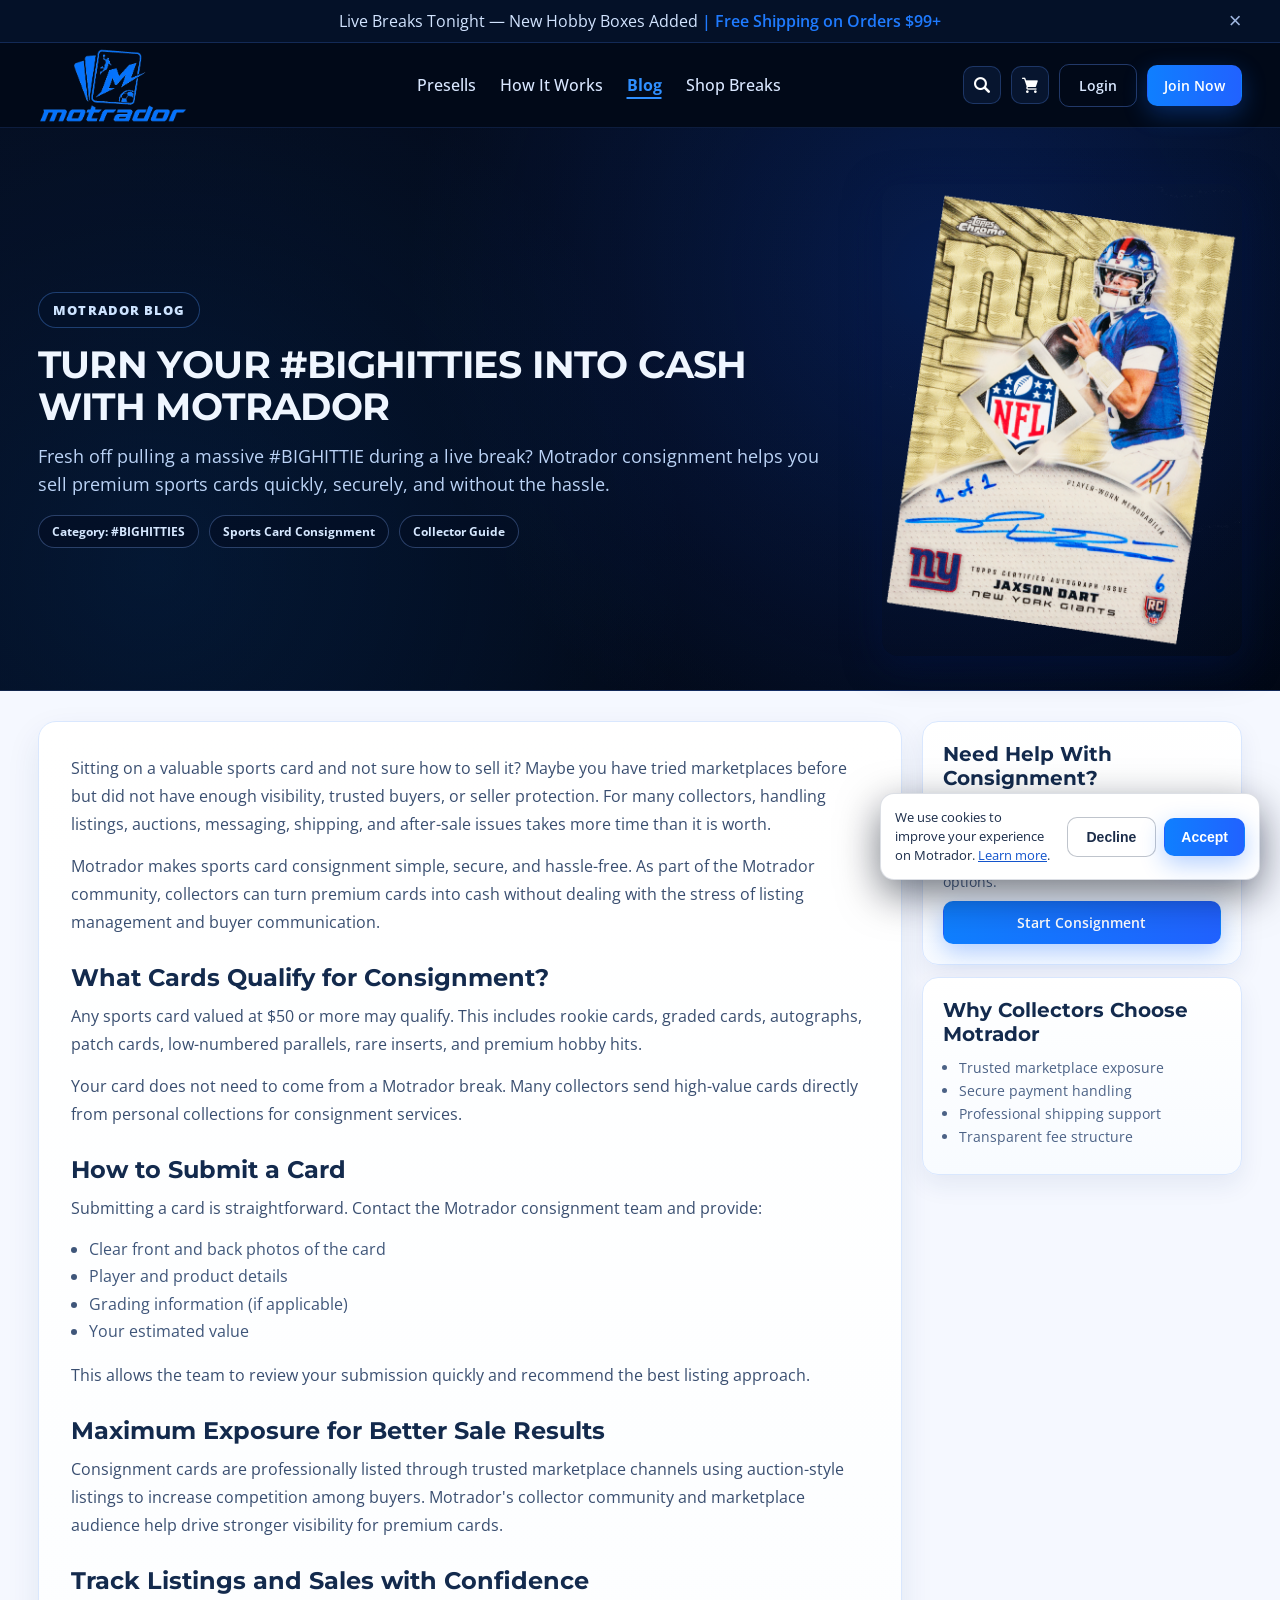
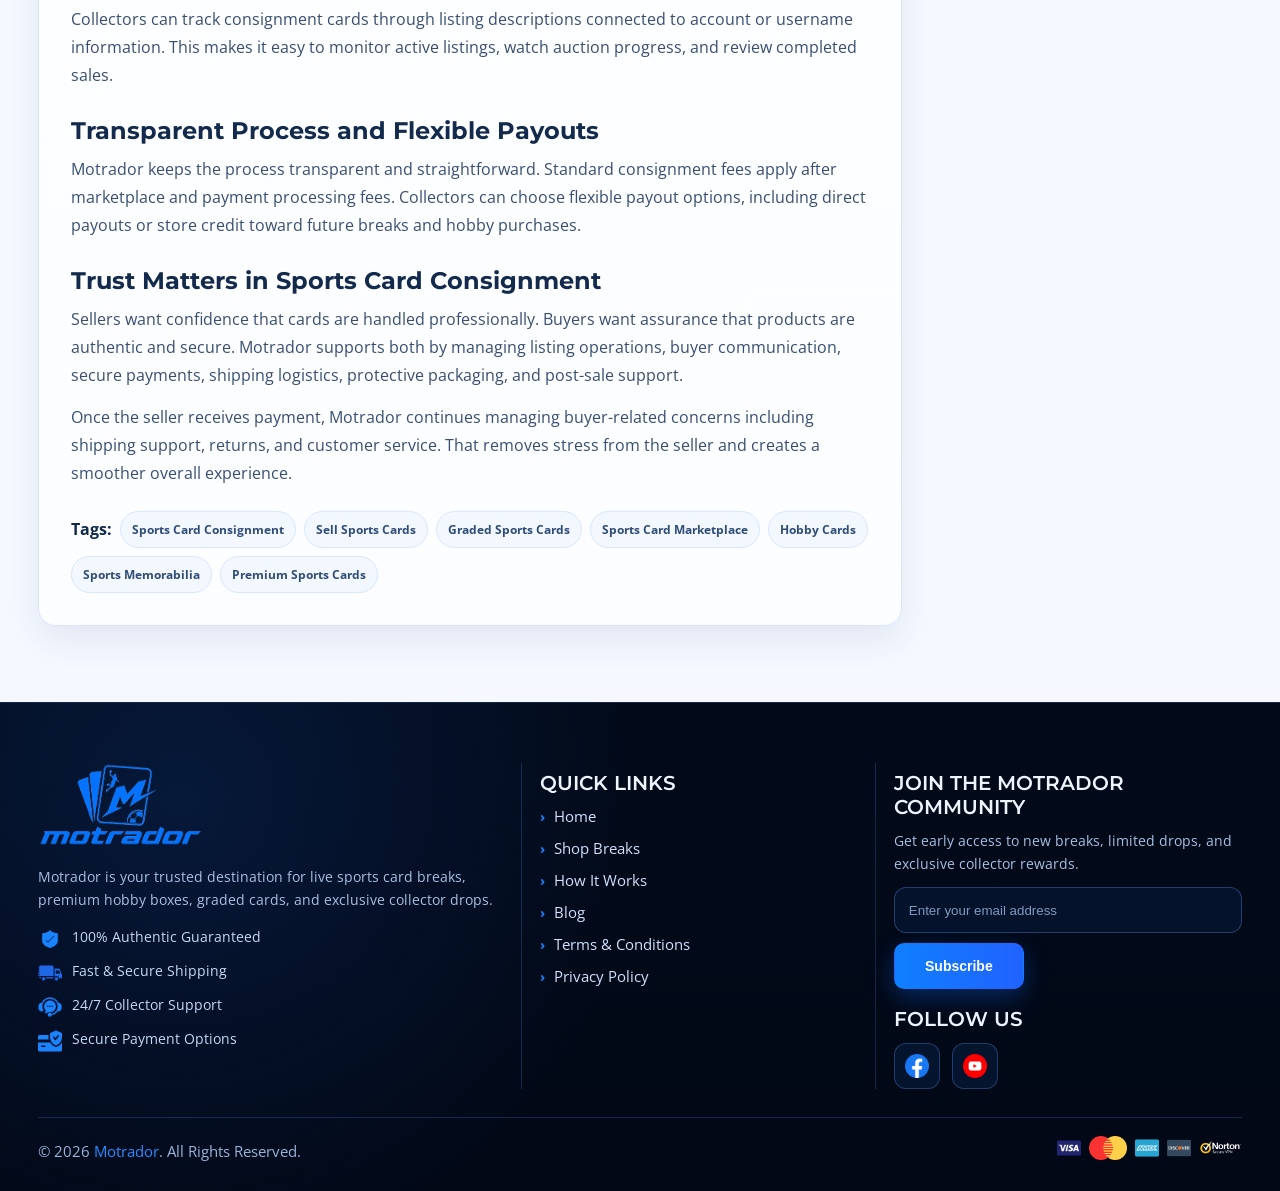
==== blog1.html @ dfcf74f1 "3rd commit" ====
<!DOCTYPE html>
<html lang="en">

<head>
    <meta charset="UTF-8">
    <meta name="viewport" content="width=device-width, initial-scale=1.0">
    <link rel="stylesheet" href="https://unpkg.com/aos@2.3.1/dist/aos.css">
    <link rel="preconnect" href="https://fonts.googleapis.com">
    <link rel="preconnect" href="https://fonts.gstatic.com" crossorigin>
    <link href="https://fonts.googleapis.com/css2?family=Montserrat:ital,wght@0,100..900;1,100..900&display=swap"
        rel="stylesheet">
    <link rel="preconnect" href="https://fonts.googleapis.com">
    <link rel="preconnect" href="https://fonts.gstatic.com" crossorigin>
    <link href="https://fonts.googleapis.com/css2?family=Open+Sans:ital,wght@0,300..800;1,300..800&display=swap"
        rel="stylesheet">
    <link rel="stylesheet" href="./assets/css/styles.css">
    <link rel="stylesheet" href="./assets/css/responsive.css">
    <link rel="shortcut icon" href="./assets/images/favicon.ico" type="image/x-icon">
    <title>TURN YOUR #BIGHITTIES INTO CASH WITH MOTRADOR</title>
</head>

<body>
    <div class="topbar">
        <div class="container topbar-inner">
            <p>
                Live Breaks Tonight — New Hobby Boxes Added
                <span>| Free Shipping on Orders $99+</span>
            </p>
            <button class="topbar-close" aria-label="Close top announcement">&times;</button>
        </div>
    </div>

    <header class="site-header">
        <div class="container header-inner">
            <a class="brand" href="./index.html">
                <img src="./assets/images/logo.png" alt="Motrador logo">
            </a>

            <button class="menu-toggle" aria-label="Toggle menu" aria-expanded="false" aria-controls="headerMenu">
                <img src="./assets/images/menu.png" alt="Menu" class="menu-toggle-icon">
            </button>

            <div class="header-menu" id="headerMenu">
                <nav class="main-nav" id="mainNav">
                    <a href="./presells.html">Presells</a>
                    <a href="./how-it-works.html">How It Works</a>
                   
                    <a href="./blogs.html" class="active">Blog</a>
                    <a href="./shop-breaks.html">Shop Breaks</a>
                </nav>

                <div class="header-actions">
                    <button class="icon-btn header-search-trigger" aria-label="Open search" type="button">
                        <img src="./assets/images/magnifying-glass.png" alt="Search icon" class="search-btn-icon">
                    </button>
                    <button class="icon-btn cart" aria-label="Cart">
                        <img src="./assets/images/grocery-store.png" alt="Cart icon" class="search-btn-icon">
                    </button>
                    <a class="btn btn-outline" href="./login.html">Login</a>
                    <a class="btn btn-primary small" href="./join.html">Join Now</a>
                </div>
            </div>
        </div>
    </header>

    <div class="search-modal" id="searchModal" aria-hidden="true">
        <div class="search-modal-backdrop" data-search-modal-close></div>
        <div class="search-modal-dialog" role="dialog" aria-modal="true" aria-labelledby="searchModalTitle">
            <button class="search-modal-close" type="button" aria-label="Close search" data-search-modal-close>&times;</button>
            <p class="search-modal-kicker">Quick Search</p>
            <h2 id="searchModalTitle">Search Motrador</h2>
            <form class="search-modal-form" id="searchModalForm" role="search">
                <input type="search" id="searchModalInput" class="search-modal-input"
                    placeholder="Search pages, breaks, blogs..." autocomplete="off">
                <button type="submit" class="btn btn-primary">Search</button>
            </form>
            <p class="search-modal-helper">Try: "football", "shop", "blog", "login"</p>
            <div class="search-modal-results-wrap">
                <p class="search-modal-status" id="searchModalStatus">Start typing to see matching results.</p>
                <div class="search-modal-results" id="searchModalResults" aria-live="polite"></div>
            </div>
        </div>
    </div>

    <main class="blog-single-main">
        <section class="blog-single-hero">
            <div class="container">
                <div class="blog-single-hero-card" data-aos="fade-up">
                    <div class="blog-single-hero-text">
                        <p class="blog-single-kicker">Motrador Blog</p>
                        <h1>TURN YOUR #BIGHITTIES INTO CASH WITH MOTRADOR</h1>
                        <p class="blog-single-lead">
                            Fresh off pulling a massive #BIGHITTIE during a live break? Motrador consignment helps you
                            sell premium sports cards quickly, securely, and without the hassle.
                        </p>
                        <div class="blog-single-meta">
                            <span>Category: #BIGHITTIES</span>
                            <span>Sports Card Consignment</span>
                            <span>Collector Guide</span>
                        </div>
                    </div>
                    <div class="blog-single-hero-image">
                        <img src="./assets/images/prix-card-2.png" alt="Turn your #BIGHITTIES into cash with Motrador" loading="lazy">
                    </div>
                </div>
            </div>
        </section>

        <section class="blog-single-content-wrap">
            <div class="container">
                <div class="blog-single-layout">
                    <article class="blog-single-article" data-aos="fade-up" data-aos-delay="60">
                        <p>
                            Sitting on a valuable sports card and not sure how to sell it? Maybe you have tried
                            marketplaces before but did not have enough visibility, trusted buyers, or seller
                            protection. For many collectors, handling listings, auctions, messaging, shipping, and
                            after-sale issues takes more time than it is worth.
                        </p>
                        <p>
                            Motrador makes sports card consignment simple, secure, and hassle-free. As part of the
                            Motrador community, collectors can turn premium cards into cash without dealing with the
                            stress of listing management and buyer communication.
                        </p>

                        <h2>What Cards Qualify for Consignment?</h2>
                        <p>
                            Any sports card valued at $50 or more may qualify. This includes rookie cards, graded
                            cards, autographs, patch cards, low-numbered parallels, rare inserts, and premium hobby
                            hits.
                        </p>
                        <p>
                            Your card does not need to come from a Motrador break. Many collectors send high-value
                            cards directly from personal collections for consignment services.
                        </p>

                        <h2>How to Submit a Card</h2>
                        <p>
                            Submitting a card is straightforward. Contact the Motrador consignment team and provide:
                        </p>
                        <ul>
                            <li>Clear front and back photos of the card</li>
                            <li>Player and product details</li>
                            <li>Grading information (if applicable)</li>
                            <li>Your estimated value</li>
                        </ul>
                        <p>
                            This allows the team to review your submission quickly and recommend the best listing
                            approach.
                        </p>

                        <h2>Maximum Exposure for Better Sale Results</h2>
                        <p>
                            Consignment cards are professionally listed through trusted marketplace channels using
                            auction-style listings to increase competition among buyers. Motrador's collector community
                            and marketplace audience help drive stronger visibility for premium cards.
                        </p>

                        <h2>Track Listings and Sales with Confidence</h2>
                        <p>
                            Collectors can track consignment cards through listing descriptions connected to account or
                            username information. This makes it easy to monitor active listings, watch auction
                            progress, and review completed sales.
                        </p>

                        <h2>Transparent Process and Flexible Payouts</h2>
                        <p>
                            Motrador keeps the process transparent and straightforward. Standard consignment fees apply
                            after marketplace and payment processing fees. Collectors can choose flexible payout
                            options, including direct payouts or store credit toward future breaks and hobby purchases.
                        </p>

                        <h2>Trust Matters in Sports Card Consignment</h2>
                        <p>
                            Sellers want confidence that cards are handled professionally. Buyers want assurance that
                            products are authentic and secure. Motrador supports both by managing listing operations,
                            buyer communication, secure payments, shipping logistics, protective packaging, and
                            post-sale support.
                        </p>
                        <p>
                            Once the seller receives payment, Motrador continues managing buyer-related concerns
                            including shipping support, returns, and customer service. That removes stress from the
                            seller and creates a smoother overall experience.
                        </p>

                        <div class="blog-single-tags">
                            <strong>Tags:</strong>
                            <p>Sports Card Consignment</p>
                            <p>Sell Sports Cards</p>
                            <p>Graded Sports Cards</p>
                            <p>Sports Card Marketplace</p>
                            <p>Hobby Cards</p>
                            <p>Sports Memorabilia</p>
                            <p>Premium Sports Cards</p>
                        </div>
                    </article>

                    <aside class="blog-single-aside" data-aos="fade-up" data-aos-delay="120">
                        <div class="blog-aside-card">
                            <h3>Need Help With Consignment?</h3>
                            <p>
                                Send your card details to the Motrador team and get quick guidance on eligibility,
                                listing strategy, and payout options.
                            </p>
                            <a href="#" class="btn btn-primary">Start Consignment</a>
                        </div>
                        <div class="blog-aside-card">
                            <h3>Why Collectors Choose Motrador</h3>
                            <ul>
                                <li>Trusted marketplace exposure</li>
                                <li>Secure payment handling</li>
                                <li>Professional shipping support</li>
                                <li>Transparent fee structure</li>
                            </ul>
                        </div>
                    </aside>
                </div>
            </div>
        </section>
    </main>

   <footer class="site-footer">
        <div class="container">
            <div class="footer-grid">
                <section class="footer-brand">
                    <img src="./assets/images/logo.png" alt="Motrador logo">

                    <p class="footer-desc">
                        Motrador is your trusted destination for live sports card breaks, premium hobby boxes, graded
                        cards, and exclusive collector drops.
                    </p>
                    <ul class="footer-brand-points">
                        <li><span>🛡️</span>100% Authentic Guaranteed</li>
                        <li><span>🚚</span>Fast &amp; Secure Shipping</li>
                        <li><span>🎧</span>24/7 Collector Support</li>
                        <li><span>🔒</span>Secure Payment Options</li>
                    </ul>
                </section>

                <section class="footer-links">
                    <h4>Quick Links</h4>
                    <ul>
                        <li><a href="./index.html">Home</a></li>
                        <li><a href="./shop-breaks.html">Shop Breaks</a></li>
                        
                        <li><a href="./how-it-works.html">How It Works</a></li>
                        
                        <li><a href="./blogs.html">Blog</a></li>
                        
                        <li><a href="./terms-condition.html">Terms &amp; Conditions</a></li>
                        <li><a href="./privacy-policy.html">Privacy Policy</a></li>
                    </ul>
                </section>

                <section class="footer-newsletter">
                    <h4>JOIN THE MOTRADOR COMMUNITY</h4>
                    <p>Get early access to new breaks, limited drops, and exclusive collector rewards.</p>
                    <form action="./join.html" method="post">
                        <input type="email" placeholder="Enter your email address" aria-label="Email address">
                        <button type="submit" class="btn btn-primary">Subscribe</button>
                    </form>
                    <h4 class="footer-social-title">Follow Us</h4>
                    <div class="footer-logo-list">
                        <a href="#" aria-label="Facebook">
                            <img src="./assets/images/facebook-logo.png" alt="Facebook">
                        </a>
                        <a href="#" aria-label="YouTube">
                            <img src="./assets/images/youtube.png" alt="YouTube">
                        </a>
                    </div>
                </section>
            </div>

            <div class="footer-bottom">
                <p class="footer-copy">&copy; 2026 <a href="./index.html">Motrador</a>. All Rights Reserved.</p>
                <!-- <ul class="footer-bottom-links">
                    <li><a href="#">Authentic Sports Cards</a></li>
                    <li><a href="#">Live Breaks</a></li>
                    <li><a href="#">Hobby Boxes</a></li>
                    <li><a href="#">Collector Community</a></li>
                </ul> -->
                <div class="footer-payments">
                    <a href="#"><img src="./assets/images/visa.png" alt="Visa"></a>
                    <a href="#"><img src="./assets/images/card.png" alt="Mastercard"></a>
                    <a href="#"><img src="./assets/images/amex.png" alt="American Express"></a>
                    <a href="#"><img src="./assets/images/discover.png" alt="Discover"></a>
                    <a href="#"><img src="./assets/images/nortan.png" alt="Norton Secured"></a>
                </div>
            </div>
        </div>
    </footer>

    <script src="https://unpkg.com/aos@2.3.1/dist/aos.js"></script>
    <script src="./assets/js/index.js"></script>
</body>

</html>
---- assets/css/styles.css ----
/* Login page */
.login-page-main {
    background:
        radial-gradient(circle at 18% 22%, rgba(32, 115, 255, 0.14), transparent 42%),
        radial-gradient(circle at 86% 80%, rgba(21, 101, 255, 0.12), transparent 40%),
        linear-gradient(180deg, #010714 0%, #010d20 100%);
}

.login-section {
    padding: 56px 0;
}

.login-card {
    width: min(100%, 520px);
    margin: 0 auto;
    background: linear-gradient(180deg, rgba(8, 24, 56, 0.9), rgba(4, 15, 37, 0.92));
    border: 1px solid rgba(82, 136, 235, 0.34);
    border-radius: 18px;
    padding: 28px;
    box-shadow: 0 18px 40px rgba(7, 26, 61, 0.42);
}

.login-kicker {
    display: inline-flex;
    align-items: center;
    border-radius: 999px;
    border: 1px solid rgba(84, 149, 255, 0.34);
    background: rgba(4, 18, 42, 0.9);
    color: #cde3ff;
    font-size: 12px;
    font-weight: 800;
    letter-spacing: 0.08em;
    text-transform: uppercase;
    padding: 7px 12px;
    margin-bottom: 12px;
}
.login-card h1 {
    font-size: clamp(28px, 3vw, 40px);
    line-height: 1.08;
    margin-bottom: 8px;
}

.login-subtitle {
    color: #afc9f2;
    font-size: 15px;
    line-height: 1.55;
    margin-bottom: 22px;
}

.login-form {
    display: grid;
    gap: 10px;
}

.login-form label {
    font-size: 14px;
    font-weight: 700;
    color: #dbe9ff;
}

.login-form input {
    width: 100%;
    height: 46px;
    border-radius: 10px;
    border: 1px solid rgba(96, 145, 236, 0.35);
    background: rgba(7, 22, 49, 0.8);
    color: #eaf3ff;
    padding: 0 13px;
    outline: none;
    transition: border-color 0.2s ease, box-shadow 0.2s ease;
}

.login-form input::placeholder {
    color: #7f9ac0;
}

.login-form input:focus {
    border-color: #2f8fff;
    box-shadow: 0 0 0 3px rgba(47, 143, 255, 0.18);
}

.field-error {
    min-height: 18px;
    color: #ff7f93;
    font-size: 13px;
    line-height: 1.35;
}

.login-form input.is-invalid {
    border-color: #ff506e;
}

.login-submit {
    width: 100%;
    margin-top: 4px;
}

.join-link-text {
    margin-top: 18px;
    text-align: center;
    color: #b8cff1;
    font-size: 14px;
}

.join-link-text a {
    color: #4aa0ff;
    font-weight: 700;
}

.join-link-text a:hover {
    color: #7abcff;
}

.cookie-banner {
    position: fixed;
    right: 20px;
    bottom: 20px;
    z-index: 1200;
    max-width: 380px;
    width: calc(100% - 24px);
    background: #ffffff;
    border: 1px solid rgba(12, 34, 71, 0.14);
    border-radius: 14px;
    box-shadow: 0 14px 40px rgba(2, 9, 23, 0.55);
    padding: 14px;
    display: flex;
    align-items: center;
    justify-content: space-between;
    gap: 12px;
    transition: opacity 0.2s ease, transform 0.2s ease;
}

.cookie-banner.is-hidden {
    opacity: 0;
    transform: translateY(12px);
    pointer-events: none;
}

.cookie-banner-text {
    margin: 0;
    color: #1b2c49;
    font-size: 13px;
    line-height: 1.45;
}

.cookie-banner-text a {
    color: #1455cc;
    text-decoration: underline;
}

.cookie-banner-text a:hover {
    color: #0d44a6;
}

.cookie-banner .cookie-banner-accept {
    flex-shrink: 0;
    white-space: nowrap;
    cursor: pointer;
    transform: translateY(0);
    transition: transform 0.22s ease, box-shadow 0.22s ease;
}

.cookie-banner-actions {
    display: flex;
    align-items: center;
    gap: 8px;
    flex-shrink: 0;
}

.cookie-banner .cookie-banner-decline {
    border-color: rgba(27, 44, 73, 0.28);
    background: #ffffff;
    color: #1b2c49;
    cursor: pointer;
    transform: translateY(0);
    transition: transform 0.22s ease, box-shadow 0.22s ease, background-color 0.22s ease, border-color 0.22s ease, color 0.22s ease;
}

.cookie-banner .cookie-banner-decline:hover {
    border-color: #1455cc;
    background: #eef4ff;
    color: #103f98;
    transform: translateY(-2px);
    box-shadow: 0 16px 30px rgba(20, 60, 130, 0.16);
}

.cookie-banner .cookie-banner-accept:hover {
    transform: translateY(-2px);
    box-shadow: 0 16px 30px rgba(20, 60, 130, 0.16);
}

.cookie-banner .cookie-banner-accept:active,
.cookie-banner .cookie-banner-decline:active {
    transform: translateY(0);
    box-shadow: 0 10px 18px rgba(20, 60, 130, 0.14);
}

@media (max-width: 640px) {
    .cookie-banner {
        left: 12px;
        right: 12px;
        bottom: 12px;
        max-width: none;
        width: auto;
        flex-direction: column;
        align-items: stretch;
    }

    .cookie-banner-actions {
        width: 100%;
    }

    .cookie-banner .cookie-banner-accept,
    .cookie-banner .cookie-banner-decline {
        width: 100%;
    }
}

/* Join page */
.join-page-main {
    background:
        radial-gradient(circle at 14% 24%, rgba(35, 120, 255, 0.16), transparent 42%),
        radial-gradient(circle at 88% 84%, rgba(21, 101, 255, 0.14), transparent 40%),
        linear-gradient(180deg, #010714 0%, #010d20 100%);
}

.join-section {
    padding: 56px 0;
}

.join-card {
    width: min(100%, 560px);
    margin: 0 auto;
    background: linear-gradient(180deg, rgba(8, 24, 56, 0.9), rgba(4, 15, 37, 0.92));
    border: 1px solid rgba(82, 136, 235, 0.34);
    border-radius: 18px;
    padding: 28px;
    box-shadow: 0 18px 40px rgba(7, 26, 61, 0.42);
}

.join-kicker {
    display: inline-flex;
    align-items: center;
    border-radius: 999px;
    border: 1px solid rgba(84, 149, 255, 0.34);
    background: rgba(4, 18, 42, 0.9);
    color: #cde3ff;
    font-size: 12px;
    font-weight: 800;
    letter-spacing: 0.08em;
    text-transform: uppercase;
    padding: 7px 12px;
    margin-bottom: 12px;
}

.join-card h1 {
    font-size: clamp(28px, 3vw, 40px);
    line-height: 1.08;
    margin-bottom: 8px;
}

.join-subtitle {
    color: #afc9f2;
    font-size: 15px;
    line-height: 1.55;
    margin-bottom: 22px;
}

.join-form {
    display: grid;
    gap: 10px;
}

.join-form label {
    font-size: 14px;
    font-weight: 700;
    color: #dbe9ff;
}

.join-form input {
    width: 100%;
    height: 46px;
    border-radius: 10px;
    border: 1px solid rgba(96, 145, 236, 0.35);
    background: rgba(7, 22, 49, 0.8);
    color: #eaf3ff;
    padding: 0 13px;
    outline: none;
    transition: border-color 0.2s ease, box-shadow 0.2s ease;
}

.join-form input::placeholder {
    color: #7f9ac0;
}

.join-form input:focus {
    border-color: #2f8fff;
    box-shadow: 0 0 0 3px rgba(47, 143, 255, 0.18);
}

.join-form input.is-invalid {
    border-color: #ff506e;
}

.join-submit {
    width: 100%;
    margin-top: 4px;
}

.login-link-text {
    margin-top: 18px;
    text-align: center;
    color: #b8cff1;
    font-size: 14px;
}

.login-link-text a {
    color: #4aa0ff;
    font-weight: 700;
}

.login-link-text a:hover {
    color: #7abcff;
}

* {
    margin: 0;
    padding: 0;
    box-sizing: border-box;
}

body {
    font-family: "Open Sans", sans-serif;
    background: #020917;
    color: #f4f8ff;
}
h1, h2, h3, h4, h5, h6 {
    font-family: "Montserrat", sans-serif;
}
/* Global scrollbar theme */
* {
    scrollbar-width: thin;
    scrollbar-color: #157bff rgba(10, 24, 52, 0.65);
}

*::-webkit-scrollbar {
    width: 8px;
    height: 8px;
}

*::-webkit-scrollbar-track {
    background: rgba(10, 24, 52, 0.65);
}

*::-webkit-scrollbar-thumb {
    background: #157bff;
    border-radius: 999px;
}

*::-webkit-scrollbar-thumb:hover {
    background: #2b8bff;
}

img {
    max-width: 100%;
    height: auto;
}

a {
    color: inherit;
    text-decoration: none;
}

.container {
    width: min(1360px, 94%);
    margin: 0 auto;
}

.topbar {
    background: #041128;
    border-bottom: 1px solid rgba(70, 122, 233, 0.24);
    color: #d2e4ff;
    font-size: 14px;
}

.topbar-inner {
    min-height: 42px;
    display: flex;
    align-items: center;
    justify-content: center;
    position: relative;
    padding: 8px 32px;
}

.topbar p span {
    color: #1f7bff;
    font-weight: 600;
}

.topbar-close {
    position: absolute;
    right: 0;
    top: 50%;
    transform: translateY(-50%);
    border: 0;
    background: transparent;
    color: #9fb6df;
    font-size: 22px;
    cursor: pointer;
}

.site-header {
    position: sticky;
    top: 0;
    z-index: 40;
    background: rgba(2, 10, 26, 0.96);
    backdrop-filter: blur(10px);
    border-bottom: 1px solid rgba(70, 122, 233, 0.18);
}

.header-inner {
    min-height: 84px;
    display: flex;
    align-items: center;
    gap: 28px;
}

.brand {
    display: flex;
    align-items: center;
    min-width: 180px;
}

.brand img {
    height: 75px;
    width: auto;
    display: block;
}

.main-nav {
    display: flex;
    align-items: center;
    gap: 24px;
    flex: 1;
    justify-content: center;
}

.header-menu {
    display: flex;
    align-items: center;
    flex: 1;
    gap: 12px;
}

.main-nav a {
    color: #d9e7ff;
    font-weight: 500;
    font-size: 16px;
    transition: color 0.2s ease;
}

.main-nav a:hover {
    color: #2f8fff;
}

.main-nav a.active {
    color: #2f8fff;
    font-weight: 700;
    text-decoration: underline;
    text-decoration-thickness: 2px;
    text-underline-offset: 6px;
}

.header-actions {
    display: flex;
    align-items: center;
    gap: 10px;
}

.icon-btn {
    width: 38px;
    height: 38px;
    border-radius: 10px;
    border: 1px solid rgba(79, 131, 227, 0.3);
    background: rgba(8, 23, 50, 0.92);
    color: #e7f0ff;
    cursor: pointer;
}

.search-btn-icon {
    width: 16px;
    height: 16px;
    object-fit: contain;
    display: block;
    margin: 0 auto;
}

/* Header search modal */
.search-modal {
    position: fixed;
    inset: 0;
    z-index: 120;
    display: none;
}

.search-modal.is-open {
    display: block;
}

.search-modal-backdrop {
    position: absolute;
    inset: 0;
    background: rgba(1, 9, 22, 0.72);
    backdrop-filter: blur(2px);
}

.search-modal-dialog {
    position: relative;
    z-index: 1;
    width: min(740px, 92%);
    margin: 78px auto 0;
    border: 1px solid rgba(78, 133, 235, 0.34);
    border-radius: 16px;
    padding: 24px;
    background: linear-gradient(180deg, rgba(7, 20, 49, 0.97), rgba(4, 13, 31, 0.97));
    box-shadow: 0 24px 46px rgba(5, 19, 46, 0.6);
}

.search-modal-close {
    position: absolute;
    top: 10px;
    right: 10px;
    width: 34px;
    height: 34px;
    border-radius: 10px;
    border: 1px solid rgba(96, 145, 236, 0.35);
    background: rgba(7, 22, 49, 0.8);
    color: #d3e7ff;
    font-size: 24px;
    line-height: 1;
    cursor: pointer;
}

.search-modal-kicker {
    color: #77b2ff;
    font-size: 12px;
    font-weight: 700;
    letter-spacing: 0.08em;
    text-transform: uppercase;
    margin-bottom: 8px;
}

.search-modal h2 {
    font-size: clamp(24px, 2.3vw, 34px);
    line-height: 1.1;
    margin-bottom: 14px;
}

.search-modal-form {
    display: grid;
    grid-template-columns: 1fr auto;
    gap: 10px;
}

.search-modal-input {
    width: 100%;
    min-height: 46px;
    border-radius: 10px;
    border: 1px solid rgba(96, 145, 236, 0.35);
    background: rgba(7, 22, 49, 0.8);
    color: #eaf3ff;
    padding: 0 14px;
    font-size: 15px;
    outline: none;
}

.search-modal-input:focus {
    border-color: #2f8fff;
    box-shadow: 0 0 0 3px rgba(47, 143, 255, 0.18);
}

.search-modal-input::placeholder {
    color: #88a9d4;
}

.search-modal-helper {
    margin-top: 10px;
    color: #9fbde4;
    font-size: 13px;
}

.search-modal-results-wrap {
    margin-top: 14px;
    border: 1px solid rgba(82, 136, 235, 0.26);
    border-radius: 12px;
    background: rgba(4, 16, 40, 0.68);
    padding: 10px;
}

.search-modal-status {
    color: #b7d1f1;
    font-size: 13px;
    margin-bottom: 8px;
}

.search-modal-results {
    max-height: 320px;
    overflow-y: auto;
    display: grid;
    gap: 8px;
}

.search-result-item {
    display: block;
    border: 1px solid rgba(82, 136, 235, 0.22);
    border-radius: 10px;
    background: rgba(8, 23, 52, 0.75);
    padding: 11px;
    transition: border-color 0.2s ease, transform 0.2s ease, background-color 0.2s ease;
}

.search-result-item:hover {
    border-color: rgba(96, 155, 255, 0.65);
    background: rgba(12, 31, 67, 0.88);
    transform: translateY(-1px);
}

.search-result-title {
    display: block;
    color: #e9f3ff;
    font-size: 14px;
    font-weight: 700;
}

.search-result-meta {
    display: block;
    color: #8fb0db;
    font-size: 12px;
    margin-top: 2px;
}

body.search-modal-open {
    overflow: hidden;
}

.icon-btn.cart {
    position: relative;
}

.icon-btn.cart span {
    position: absolute;
    top: -5px;
    right: -5px;
    width: 18px;
    height: 18px;
    border-radius: 50%;
    display: grid;
    place-items: center;
    background: #0f7fff;
    font-size: 13px;
    font-weight: 700;
}

.btn {
    display: inline-flex;
    align-items: center;
    justify-content: center;
    border-radius: 10px;
    padding: 11px 19px;
    font-size: 14px;
    font-weight: 600;
    border: 1px solid transparent;
    transition: 0.2s ease;
}

.btn-outline {
    border-color: rgba(94, 146, 255, 0.35);
    background: transparent;
    color: #d9e8ff;
}

.btn-outline:hover {
    border-color: #2f8fff;
    color: #ffffff;
}

.btn-primary {
    color: #ffffff;
    background: linear-gradient(90deg, #0f7fff 0%, #2162ff 100%);
    box-shadow: 0 8px 24px rgba(21, 109, 255, 0.32);
}

.btn-primary:hover {
    transform: translateY(-1px);
}

.btn-primary.small {
    padding: 10px 16px;
}

.menu-toggle {
    display: none;
    border: 1px solid rgba(101, 157, 255, 0.34);
    background: rgba(9, 25, 57, 0.9);
    color: #e9f2ff;
    border-radius: 8px;
    padding: 9px 12px;
    font-size: 13px;
}

.menu-toggle-icon {
    width: 18px;
    height: 18px;
    object-fit: contain;
    display: block;
}

.hero {
    position: relative;
    padding: 54px 0 28px;
    background:
        radial-gradient(circle at 74% 36%, rgba(20, 90, 255, 0.23), transparent 55%),
        radial-gradient(circle at 10% 75%, rgba(0, 132, 255, 0.16), transparent 42%),
        linear-gradient(180deg, #020a1a 0%, #010714 100%);
}

.hero::after {
    content: "";
    position: absolute;
    inset: 20px 0 auto;
    height: 420px;
    background: linear-gradient(90deg, rgba(7, 17, 40, 0.62), rgba(3, 9, 22, 0));
    pointer-events: none;
}

.hero-inner {
    position: relative;
    z-index: 1;
    display: grid;
    grid-template-columns: 1.1fr 1fr;
    align-items: center;
    gap: 24px;
}

.live-label {
    display: inline-block;
    padding: 8px 14px;
    border-radius: 999px;
    border: 1px solid rgba(84, 149, 255, 0.34);
    background: rgba(4, 18, 42, 0.9);
    font-size: 13px;
    font-weight: 700;
    letter-spacing: 0.7px;
    color: #cde3ff;
    margin-bottom: 20px;
}

.hero h1 {
    font-size: clamp(34px, 5vw, 70px);
    line-height: 1.02;
    letter-spacing: -0.8px;
    margin-bottom: 20px;
    text-transform: uppercase;
    max-width: 680px;
}

.hero h1 span {
    display: block;
    color: #157bff;
}

.hero-subtitle {
    max-width: 560px;
    color: #bbd3f6;
    font-size: 20px;
    line-height: 1.5;
}

.hero-cta {
    margin-top: 30px;
    display: flex;
    gap: 14px;
}

.btn-dark {
    border-color: rgba(95, 142, 230, 0.38);
    color: #e4efff;
    background: rgba(6, 20, 48, 0.88);
}

.btn-dark:hover {
    border-color: #2c8cff;
}

.trust-features {
    margin-top: 28px;
    display: grid;
    grid-template-columns: repeat(3, minmax(0, 1fr));
    gap: 12px;
    max-width: 760px;
}

.trust-item {
    display: flex;
    align-items: center;
    gap: 10px;
    padding: 12px 14px;
    border: 1px solid rgba(78, 133, 235, 0.26);
    border-radius: 12px;
    background: linear-gradient(180deg, rgba(9, 27, 62, 0.82), rgba(4, 16, 40, 0.82));
}

.trust-icon {
    flex-shrink: 0;
    width: 28px;
    height: 28px;
    border-radius: 50%;
    display: grid;
    place-items: center;
    color: #eaf3ff;
    font-size: 13px;
    font-weight: 700;
    border: 1px solid rgba(89, 150, 255, 0.5);
    background: radial-gradient(circle at 30% 20%, #1b86ff, #0a3e8d);
}

.trust-item h4 {
    font-size: 14px;
    line-height: 1.2;
    color: #ecf4ff;
    font-weight: 700;
    text-align: left;
}

.trust-item p {
    font-size: 13px;
    line-height: 1.2;
    color: #9eb9df;
    margin-top: 2px;
    text-align: left;
}

.hero-media { 
    position: relative;
}

.hero-media::before {
    content: "";
    position: absolute;
    inset: 14% 10% auto;
    height: 70%;
    background: radial-gradient(circle, rgba(21, 112, 255, 0.2), transparent 68%);
    filter: blur(14px);
    z-index: -1;
}

.hero-media img {
    width: 100%;
    max-width: 490px;
    margin-left: auto;
    display: block;
    filter: drop-shadow(0 16px 36px rgba(0, 0, 0, 0.5));
}

.stats {
    padding: 20px 0 42px;
}

.stats-inner {
    border: 1px solid rgba(64, 118, 220, 0.28);
    border-radius: 18px;
    background: linear-gradient(180deg, rgba(7, 20, 49, 0.92), rgba(3, 11, 29, 0.92));
    display: grid;
    grid-template-columns: repeat(4, 1fr);
    overflow: hidden;
}

.stat-card {
    text-align: center;
    padding: 26px 16px;
    border-right: 1px solid rgba(76, 130, 230, 0.22);
}

.stat-card:last-child {
    border-right: 0;
}

.stat-card h3 {
    font-size: clamp(26px, 2.6vw, 42px);
    color: #eff6ff;
    margin-bottom: 6px;
}

.stat-card p {
    color: #8aa3c7;
    font-size: 15px;
}

.trending-breaks {
    background: #f5f8ff;
    color: #0d1627;
    padding: 64px 0 72px;
}

/* Presells page */
.presells-hero {
    background: #f5f8ff;
    color: #0d1627;
    padding: 46px 0 20px;
}

.presells-hero-inner {
    text-align: center;
}

.presells-kicker {
    display: inline-flex;
    align-items: center;
    gap: 8px;
    font-size: 13px;
    font-weight: 800;
    letter-spacing: 0.8px;
    color: #1f67e5;
    text-transform: uppercase;
    margin-bottom: 10px;
}

.presells-kicker-icon {
    width: 18px;
    height: 18px;
    border-radius: 50%;
    display: grid;
    place-items: center;
    border: 1px solid rgba(31, 103, 229, 0.35);
    background: rgba(31, 103, 229, 0.08);
    font-size: 13px;
}

.presells-title {
    font-size: clamp(36px, 5vw, 62px);
    line-height: 1.02;
    letter-spacing: -1px;
    margin-bottom: 10px;
    text-transform: uppercase;
    color: #0d1627;
}

.presells-subtitle {
    max-width: 760px;
    margin: 0 auto;
    color: #4a5a75;
    font-size: 16px;
    line-height: 1.55;
}

.presells-toolbar {
    margin-top: 18px;
    display: grid;
    grid-template-columns: 260px 1fr;
    gap: 12px;
    align-items: center;
}

.presells-field {
    display: flex;
    align-items: center;
    gap: 10px;
    background: #ffffff;
    border: 1px solid #dbe7fb;
    border-radius: 12px;
    padding: 10px 12px;
    box-shadow: 0 10px 22px rgba(21, 52, 102, 0.06);
}

.presells-field-label {
    color: #5a6f91;
    font-weight: 700;
    font-size: 13px;
    white-space: nowrap;
}

.presells-select {
    width: 100%;
    border: 0;
    outline: none;
    background: transparent;
    font-weight: 700;
    color: #1a2a43;
    font-size: 13px;
}

.presells-search {
    display: flex;
    align-items: center;
    gap: 10px;
    background: #ffffff;
    border: 1px solid #dbe7fb;
    border-radius: 12px;
    padding: 10px 12px;
    box-shadow: 0 10px 22px rgba(21, 52, 102, 0.06);
}

.presells-search-icon {
    width: 24px;
    height: 24px;
    display: block;
    border-radius: 10px;
    display: grid;
    place-items: center;
    /* background: #edf3ff; */
    color: #1f67e5;
    font-size: 13px;
    flex-shrink: 0;
}

.presells-search-input {
    width: 100%;
    border: 0;
    outline: none;
    background: transparent;
    font-size: 13px;
    color: #1a2a43;
    font-weight: 600;
}

.presells-search-input::placeholder {
    color: #7b90b2;
    font-weight: 600;
}

.presells-products {
    background: #f5f8ff;
    padding: 16px 0 28px;
    color: #0d1627;
}

.presells-grid {
    display: grid;
    grid-template-columns: repeat(3, minmax(0, 1fr));
    gap: 14px;
}

.presell-card {
    background: #ffffff;
    border: 1px solid #dbe7fb;
    border-radius: 14px;
    overflow: hidden;
    box-shadow: 0 10px 26px rgba(21, 52, 102, 0.08);
    display: flex;
    flex-direction: column;
    min-height: 100%;
    transition: transform 0.22s ease, box-shadow 0.22s ease, border-color 0.22s ease;
}

.presell-card:hover {
    transform: translateY(-2px);
    border-color: rgba(47, 143, 255, 0.35);
    box-shadow: 0 16px 30px rgba(20, 60, 130, 0.12);
}

.presell-media {
    position: relative;
    height: 190px;
    background: #071a3e;
}

.presell-media img {
    width: 100%;
    height: 100%;
    object-fit: cover;
    display: block;
}

.presell-badge {
    position: absolute;
    left: 10px;
    top: 10px;
    z-index: 2;
    border-radius: 999px;
    padding: 6px 10px;
    font-size: 13px;
    font-weight: 800;
    letter-spacing: 0.4px;
    color: #ffffff;
    text-transform: uppercase;
}

.presell-badge.limited {
    background: #1e67eb;
}

.presell-badge.live {
    background: #f23043;
}

.presell-badge.hot {
    background: #0ea95d;
}

.presell-body {
    padding: 14px;
    display: flex;
    flex-direction: column;
    flex: 1;
}

.presell-title {
    font-size: 18px;
    line-height: 1.2;
    margin-bottom: 8px;
    color: #132542;
}

.presell-desc {
    color: #526885;
    font-size: 13px;
    line-height: 1.5;
    margin-bottom: 12px;
    min-height: 60px;
}

.presell-details {
    display: grid;
    gap: 8px;
    margin-bottom: 12px;
}

.presell-detail {
    display: flex;
    align-items: center;
    gap: 10px;
    background: #f4f8ff;
    border: 1px solid #dce7fa;
    border-radius: 10px;
    padding: 9px 10px;
}

.presell-detail-icon {
    width: 26px;
    height: 26px;
    border-radius: 8px;
    display: grid;
    place-items: center;
    background: #e5efff;
    color: #1968e7;
    font-weight: 900;
    font-size: 13px;
    flex-shrink: 0;
}

/* When used as an image element, render icon cleanly */
img.presell-detail-icon {
    display: block;
    object-fit: contain;
    padding: 3px;
}

.presell-detail-text {
    color: #1a2a43;
    font-weight: 700;
    font-size: 13px;
}

.presell-actions {
    display: grid;
    grid-template-columns: 1fr;
    gap: 10px;
    margin-top: auto;
}

.presell-btn {
    width: 100%;
    min-height: 42px;
    padding: 10px 14px;
    border-radius: 10px;
    font-weight: 700;
    letter-spacing: 0.02em;
}

.presell-card.is-hidden {
    display: none !important;
}

.presells-empty {
    grid-column: 1 / -1;
    text-align: center;
    padding: 48px 0;
    color: #6b7280;
    font-size: 1rem;
}

/* Make Presells outline buttons look dark (View Details) */
.presell-card .btn.btn-outline.presell-btn {
    color: #0d1627;
    border-color: rgba(13, 22, 39, 0.55);
    background: rgba(255, 255, 255, 0.55);
}

.presell-card .btn.btn-outline.presell-btn:hover {
    color: #0d1627;
    border-color: rgba(13, 22, 39, 0.75);
    background: rgba(255, 255, 255, 0.75);
    box-shadow: 0 10px 22px rgba(7, 31, 84, 0.12);
}

/* Modern hover effects for Presells buttons (cards + bottom CTA) */
.presell-card .btn,
.presells-cta-card .btn,
.shop-break-card .btn {
    position: relative;
    overflow: hidden;
    isolation: isolate;
    transform: translateY(0);
    transition:
        transform 0.22s ease,
        box-shadow 0.22s ease,
        filter 0.22s ease,
        background-color 0.22s ease,
        border-color 0.22s ease,
        color 0.22s ease;
}

.presell-card .btn::before,
.presells-cta-card .btn::before,
.shop-break-card .btn::before {
    content: "";
    position: absolute;
    inset: -2px;
    background: linear-gradient(
        120deg,
        rgba(255, 255, 255, 0) 30%,
        rgba(255, 255, 255, 0.38) 48%,
        rgba(255, 255, 255, 0) 66%
    );
    transform: translateX(-120%);
    transition: transform 0.55s ease;
    z-index: -1;
}

.presell-card .btn:hover,
.presells-cta-card .btn:hover,
.shop-break-card .btn:hover {
    transform: translateY(-2px);
    box-shadow: 0 16px 30px rgba(20, 60, 130, 0.16);
    filter: saturate(1.08);
}

.presell-card .btn:hover::before,
.presells-cta-card .btn:hover::before,
.shop-break-card .btn:hover::before {
    transform: translateX(120%);
}

.presell-card .btn:active,
.presells-cta-card .btn:active,
.shop-break-card .btn:active {
    transform: translateY(0);
    box-shadow: 0 10px 18px rgba(20, 60, 130, 0.14);
}

.presell-card .btn:focus-visible,
.presells-cta-card .btn:focus-visible,
.shop-break-card .btn:focus-visible {
    outline: 2px solid rgba(21, 123, 255, 0.85);
    outline-offset: 3px;
}

/* Slightly stronger glow for primary buttons */
.presell-card .btn.btn-primary.presell-btn:hover,
.presells-cta-actions .btn.btn-primary:hover {
    box-shadow: 0 18px 36px rgba(15, 127, 255, 0.28);
}

/* Slightly stronger hover for dark outline buttons */
.presells-cta-card .btn.btn-dark:hover {
    box-shadow: 0 18px 36px rgba(7, 31, 84, 0.34);
}

.presells-why {
    background: #f5f8ff;
    padding: 8px 0 28px;
    color: #0d1627;
}

.presells-why-title {
    text-align: center;
    font-size: 20px;
    letter-spacing: 0.5px;
    color: #132542;
    margin-bottom: 12px;
    text-transform: uppercase;
    margin-top: 10px;
    margin-bottom: 15px;
}

.presells-why-grid {
    display: grid;
    grid-template-columns: repeat(5, minmax(0, 1fr));
    gap: 10px;
    background: #ffffff;
    border: 1px solid #dbe7fb;
    border-radius: 14px;
    padding: 12px;
    box-shadow: 0 10px 22px rgba(21, 52, 102, 0.06);
}

.presells-why-item {
    display: flex;
    flex-direction: column;
    gap: 8px;
    align-items: center;
    justify-content: center;
    text-align: center;
    padding: 10px 8px;
    border-radius: 12px;
    background: #f7fbff;
    border: 1px solid #e3eeff;
    color: #203a61;
    font-weight: 700;
    font-size: 13px;
    line-height: 1.3;
}

.presells-why-icon {
    width: 50px;
    height: 50px;
    border-radius: 12px;
    display: block;
    object-fit: contain;
    padding: 6px;
    /* background: linear-gradient(180deg, #1e76ff, #0d59d5); */
    /* box-shadow: 0 10px 18px rgba(30, 118, 255, 0.22); */
}

.presells-cta {
    background: #f5f8ff;
    padding: 0 0 56px;
    color: #0d1627;
}

.presells-cta-card {
    border-radius: 18px;
    border: 1px solid rgba(80, 133, 229, 0.34);
    background:
        radial-gradient(circle at 18% 30%, rgba(41, 126, 255, 0.28), transparent 55%),
        linear-gradient(120deg, #031126 0%, #061b44 52%, #041330 100%);
    color: #f2f6ff;
    overflow: hidden;
    display: grid;
    grid-template-columns: 1.05fr 0.95fr;
    align-items: center;
    min-height: 240px;
    box-shadow: 0 14px 30px rgba(8, 22, 58, 0.35);
}

.presells-cta-content {
    padding: 28px 28px;
}

.presells-cta-content h2 {
    font-size: clamp(22px, 2.3vw, 34px);
    line-height: 1.08;
    letter-spacing: -0.4px;
    margin-bottom: 10px;
    text-transform: uppercase;
}

.presells-cta-content p {
    color: #c4daf9;
    font-size: 16px;
    line-height: 1.45;
    max-width: 520px;
    margin-bottom: 18px;
}

.presells-cta-actions {
    display: flex;
    gap: 10px;
    flex-wrap: wrap;
}

.presells-cta-media {
    padding: 10px 18px 0 0;
    height: 100%;
    display: flex;
    align-items: flex-end;
    justify-content: flex-end;
}

.presells-cta-media img {
    width: 100%;
    max-width: 520px;
    height: 100%;
    object-fit: contain;
    object-position: right bottom;
    opacity: 0.98;
    filter: drop-shadow(0 18px 26px rgba(4, 12, 30, 0.65));
}

/* How it works (how-it-works.html) */
.visually-hidden {
    position: absolute;
    width: 1px;
    height: 1px;
    padding: 0;
    margin: -1px;
    overflow: hidden;
    clip: rect(0, 0, 0, 0);
    white-space: nowrap;
    border: 0;
}

.hiw-main {
    background: #f5f8ff;
    color: #0d1627;
    overflow-x: clip;
    width: 100%;
}

.hiw-main p,
.hiw-main li,
.hiw-main .hiw-lead,
.hiw-main .hiw-join-lead,
.hiw-main .hiw-type-desc,
.hiw-main .hiw-panel-copy,
.hiw-main .hiw-trust-label,
.hiw-main .hiw-card-body {
    overflow-wrap: break-word;
}

.hiw-main .hiw-ship-head h3 {
    min-width: 0;
}

.hiw-hero {
    padding: clamp(32px, 5vw, 56px) 0 clamp(24px, 4vw, 40px);
    background: #ffffff;
    border-bottom: 1px solid #e3eeff;
}

.hiw-hero-inner {
    text-align: center;
    max-width: 900px;
    margin: 0 auto;
}

.hiw-kicker {
    font-size: clamp(11px, 1.8vw, 13px);
    font-weight: 800;
    letter-spacing: 0.12em;
    text-transform: uppercase;
    color: #1f67e5;
    margin-bottom: clamp(8px, 1.5vw, 14px);
}

.hiw-title {
    font-family: "Montserrat", sans-serif;
    font-size: clamp(28px, 4.2vw, 48px);
    line-height: 1.05;
    font-weight: 800;
    text-transform: uppercase;
    letter-spacing: -0.02em;
    color: #0d1627;
    margin-bottom: clamp(10px, 2vw, 16px);
}

.hiw-lead {
    font-size: clamp(15px, 1.9vw, 18px);
    line-height: 1.6;
    color: #4a5a75;
    max-width: 640px;
    margin: 0 auto;
}

.hiw-fundamentals {
    padding: clamp(28px, 4vw, 48px) 0 clamp(20px, 3vw, 36px);
}

.hiw-card-grid,
.hiw-types-grid,
.hiw-split-grid,
.hiw-ship-grid,
.hiw-trust-grid {
    min-width: 0;
}

.hiw-card,
.hiw-type,
.hiw-panel,
.hiw-ship-col {
    min-width: 0;
}

.hiw-card-grid {
    display: grid;
    grid-template-columns: repeat(4, minmax(0, 1fr));
    gap: clamp(14px, 2vw, 22px);
}

.hiw-card {
    background: #ffffff;
    border: 1px solid #dbe7fb;
    border-radius: 14px;
    padding: clamp(16px, 2.2vw, 22px);
    box-shadow: 0 10px 26px rgba(21, 52, 102, 0.06);
    display: flex;
    flex-direction: column;
    gap: 12px;
    min-height: 100%;
}

.hiw-card-icon-wrap {
    width: 52px;
    height: 52px;
    border-radius: 12px;
    background: rgba(31, 103, 229, 0.08);
    border: 1px solid rgba(31, 103, 229, 0.2);
    display: grid;
    place-items: center;
    flex-shrink: 0;
}

.hiw-card-icon {
    width: 28px;
    height: 28px;
    object-fit: contain;
    display: block;
}

.hiw-card-title {
    font-family: "Montserrat", sans-serif;
    font-size: clamp(14px, 1.5vw, 17px);
    font-weight: 800;
    text-transform: uppercase;
    letter-spacing: 0.04em;
    color: #1f67e5;
    line-height: 1.25;
}

.hiw-card-body {
    font-size: clamp(13px, 1.35vw, 15px);
    line-height: 1.55;
    color: #2c3a52;
}

.hiw-card-body p + p,
.hiw-card-body p + ul,
.hiw-card-body ul + p {
    margin-top: 10px;
}

.hiw-checklist {
    list-style: none;
    margin: 8px 0 0;
    padding: 0;
}

.hiw-checklist li {
    position: relative;
    padding-left: 22px;
    margin-bottom: 6px;
    font-weight: 600;
    color: #1a2a43;
    line-height: 20px;
}

.hiw-checklist li::before {
    content: "";
    position: absolute;
    left: 0;
    top: 0.45em;
    width: 7px;
    height: 7px;
    border-radius: 50%;
    background: #1f67e5;
    box-shadow: 0 0 0 2px rgba(31, 103, 229, 0.2);
}

.hiw-checklist--two {
    display: grid;
    grid-template-columns: repeat(2, minmax(0, 1fr));
    gap: 4px 16px;
}

.hiw-numlist {
    list-style: none;
    counter-reset: hiwstep;
    margin: 10px 0 0;
    padding: 0;
}

.hiw-numlist > li {
    counter-increment: hiwstep;
    position: relative;
    padding-left: 36px;
    margin-bottom: 10px;
    min-height: 28px;
    display: flex;
    align-items: center;
    font-weight: 600;
    color: #1a2a43;
}

.hiw-numlist > li::before {
    content: counter(hiwstep);
    position: absolute;
    left: 0;
    top: 50%;
    transform: translateY(-50%);
    width: 22px;
    height: 22px;
    border-radius: 50%;
    background: #1f67e5;
    color: #fff;
    font-size: 12px;
    font-weight: 800;
    display: grid;
    place-items: center;
    font-family: "Montserrat", sans-serif;
}

.hiw-numlist-label {
    font-size: clamp(13px, 1.35vw, 15px);
    line-height: normal;
}

.hiw-types {
    padding: clamp(24px, 3.5vw, 44px) 0 clamp(32px, 4vw, 52px);
}

.hiw-section-title {
    font-family: "Montserrat", sans-serif;
    text-align: center;
    font-size: clamp(22px, 2.8vw, 34px);
    font-weight: 800;
    text-transform: uppercase;
    letter-spacing: 0.06em;
    color: #0d1627;
    margin-bottom: clamp(20px, 3vw, 32px);
}

.hiw-types-grid {
    display: grid;
    grid-template-columns: repeat(6, minmax(0, 1fr));
    gap: clamp(12px, 1.8vw, 18px);
}

.hiw-type {
    background: #ffffff;
    border: 1px solid #dbe7fb;
    border-radius: 14px;
    padding: clamp(14px, 2vw, 20px);
    text-align: center;
    box-shadow: 0 8px 22px rgba(21, 52, 102, 0.05);
    display: flex;
    flex-direction: column;
    align-items: center;
    gap: 10px;
    min-height: 100%;
}

.hiw-type-icon {
    width: 56px;
    height: 56px;
    border-radius: 14px;
    /* background: rgba(31, 103, 229, 0.1); */
    /* border: 1px solid rgba(31, 103, 229, 0.22); */
    display: grid;
    place-items: center;
    overflow: hidden;
    margin-bottom: 10px;
}

.hiw-type-icon img {
    width: 100%;
    height: 100%;
    object-fit: contain;
    display: block;
    padding: 6px;
}

.hiw-type-title {
    font-family: "Montserrat", sans-serif;
    font-size: clamp(13px, 1.35vw, 15px);
    font-weight: 800;
    color: #0d1627;
    line-height: 1.25;
}

.hiw-type-desc {
    font-size: clamp(12px, 1.25vw, 14px);
    line-height: 1.5;
    color: #4a5a75;
    flex: 1;
}

.hiw-example {
    margin-top: auto;
    width: 100%;
    text-align: left;
    padding: 10px 12px;
    border-radius: 10px;
    background: #e8f2ff;
    border: 1px solid #c8dcf8;
    font-size: clamp(12px, 1.2vw, 13px);
    color: #203a61;
}

.hiw-example strong {
    display: block;
    font-size: 11px;
    text-transform: uppercase;
    letter-spacing: 0.08em;
    color: #1f67e5;
    margin-bottom: 4px;
}

.hiw-example p {
    margin: 0;
    line-height: 1.45;
}

.hiw-split {
    padding: 0 0 clamp(28px, 4vw, 48px);
}

.hiw-split-grid {
    display: grid;
    grid-template-columns: repeat(2, minmax(0, 1fr));
    gap: clamp(16px, 2.2vw, 24px);
}

.hiw-panel {
    background: #ffffff;
    border: 1px solid #dbe7fb;
    border-radius: 16px;
    overflow: hidden;
    display: grid;
    grid-template-columns: minmax(0, 1fr) minmax(0, 1.15fr);
    align-items: stretch;
    min-height: 0;
    box-shadow: 0 12px 28px rgba(21, 52, 102, 0.07);
}

.hiw-panel-media {
    background: #071a3e;
    min-height: 200px;
    display: flex;
    align-items: center;
    justify-content: center;
    padding: 16px;
}

.hiw-panel-media img {
    max-width: 100%;
    max-height: 220px;
    width: auto;
    height: auto;
    object-fit: contain;
    filter: drop-shadow(0 12px 20px rgba(0, 0, 0, 0.35));
}

.hiw-panel-media--icon {
    background: linear-gradient(160deg, #0a1f4a 0%, #06132f 100%);
}

.hiw-panel-media--icon img {
    max-height: 140px;
    opacity: 0.95;
}

.hiw-panel-copy {
    padding: clamp(18px, 2.5vw, 26px);
    font-size: clamp(13px, 1.4vw, 15px);
    line-height: 1.55;
    color: #2c3a52;
}

.hiw-panel-title {
    font-family: "Montserrat", sans-serif;
    font-size: clamp(16px, 1.8vw, 20px);
    font-weight: 800;
    text-transform: uppercase;
    letter-spacing: 0.04em;
    color: #0d1627;
    margin-bottom: 12px;
}

.hiw-panel-copy p {
    margin-bottom: 10px;
}

.hiw-shipping {
    padding: clamp(8px, 2vw, 20px) 0 clamp(36px, 5vw, 56px);
}

.hiw-ship-grid {
    display: grid;
    grid-template-columns: repeat(3, minmax(0, 1fr));
    gap: clamp(16px, 2.2vw, 24px);
}

.hiw-ship-col {
    background: #ffffff;
    border: 1px solid #dbe7fb;
    border-radius: 14px;
    padding: clamp(18px, 2.4vw, 24px);
    box-shadow: 0 10px 24px rgba(21, 52, 102, 0.06);
}

.hiw-ship-head {
    display: flex;
    align-items: center;
    gap: 12px;
    margin-bottom: 14px;
}

.hiw-ship-head h3 {
    font-family: "Montserrat", sans-serif;
    font-size: clamp(15px, 1.6vw, 18px);
    font-weight: 800;
    text-transform: uppercase;
    letter-spacing: 0.03em;
    color: #0d1627;
}

.hiw-ship-iconimg {
    width: 40px;
    height: 40px;
    /* border-radius: 12px; */
    object-fit: cover;
    /* border: 1px solid #dbe7fb; */
    flex-shrink: 0;
}

.hiw-ship-col > p,
.hiw-ship-foot {
    font-size: clamp(13px, 1.35vw, 15px);
    line-height: 1.55;
    color: #2c3a52;
}

.hiw-ship-intro {
    font-weight: 600;
    margin-bottom: 8px;
}

.hiw-ship-photo {
    margin-top: 14px;
    border-radius: 12px;
    overflow: hidden;
    border: 1px solid #e3eeff;
    background: #f7fbff;
    padding: clamp(12px, 2.2vw, 25px);
}

.hiw-ship-photo img {
    display: block;
    width: 100%;
    height: auto;
    max-height: 160px;
    object-fit: contain;
    margin: 0 auto;
}

.hiw-ship-foot {
    margin-top: 12px;
    margin-bottom: 0;
}

.hiw-content-wrap {
    display: grid;
    grid-template-columns: minmax(0, 1fr) minmax(100px, min(40%, 200px));
    gap: clamp(14px, 2.4vw, 22px);
    align-items: start;
}

.hiw-content-wrap .hiw-ship-photo {
    margin-top: 0;
}

.hiw-trust {
    background: #f5f8ff;
    color: #0d1627;
    padding: clamp(28px, 4vw, 52px) 0 clamp(36px, 5vw, 64px);
    border-top: 1px solid rgba(31, 103, 229, 0.1);
}

.hiw-trust-heading {
    font-family: "Montserrat", sans-serif;
    text-align: center;
    font-size: clamp(20px, 2.4vw, 30px);
    font-weight: 800;
    letter-spacing: -0.02em;
    text-transform: uppercase;
    color: #0d1627;
    margin: 0 0 clamp(18px, 2.5vw, 26px);
}

.hiw-trust-panel {
    background: #ffffff;
    border: 1px solid #dbe7fb;
    border-radius: 18px;
    padding: clamp(16px, 2.2vw, 22px);
    box-shadow: 0 14px 36px rgba(21, 52, 102, 0.07);
}

.hiw-trust-grid {
    list-style: none;
    margin: 0;
    padding: 0;
    display: grid;
    grid-template-columns: repeat(3, minmax(0, 1fr));
    gap: clamp(10px, 1.4vw, 14px);
}

.hiw-trust-item {
    display: flex;
    flex-direction: row;
    align-items: center;
    gap: 14px;
    padding: clamp(12px, 1.6vw, 16px) clamp(14px, 1.8vw, 18px);
    text-align: left;
    background: linear-gradient(180deg, #fbfdff 0%, #f4f9ff 100%);
    border: 1px solid #e3eeff;
    border-radius: 14px;
    transition:
        border-color 0.2s ease,
        box-shadow 0.2s ease,
        transform 0.2s ease;
}

.hiw-trust-item:hover {
    border-color: rgba(31, 103, 229, 0.35);
    box-shadow: 0 8px 20px rgba(31, 103, 229, 0.1);
    transform: translateY(-1px);
}

.hiw-trust-icon-wrap {
    flex-shrink: 0;
    width: 48px;
    height: 48px;
    border-radius: 12px;
    display: grid;
    place-items: center;
    background: linear-gradient(145deg, rgba(31, 103, 229, 0.12) 0%, rgba(31, 103, 229, 0.06) 100%);
    border: 1px solid rgba(31, 103, 229, 0.18);
}

.hiw-trust-icon {
    width: 26px;
    height: 26px;
    object-fit: contain;
    display: block;
}

.hiw-trust-icon--photo {
    width: 28px;
    height: 28px;
    object-fit: contain;
    padding: 0;
}

.hiw-trust-label {
    font-size: clamp(13px, 1.25vw, 15px);
    font-weight: 700;
    line-height: 1.35;
    color: #1a2a43;
    letter-spacing: 0.01em;
    min-width: 0;
    flex: 1;
}

.hiw-cta {
    background: #f5f8ff;
    padding: clamp(20px, 3.5vw, 48px) 0 clamp(40px, 5vw, 64px);
}

/* Join CTA — light card, matches HIW page (replaces old presells-style block) */
.hiw-join-wrap {
    background: linear-gradient(180deg, #e8f0ff 0%, #f5f8ff 45%, #f5f8ff 100%);
    border-top: 1px solid rgba(31, 103, 229, 0.12);
}

.hiw-join-card {
    display: grid;
    grid-template-columns: minmax(0, 1.12fr) minmax(220px, 0.78fr);
    align-items: stretch;
    gap: 0;
    min-width: 0;
    background: #ffffff;
    border: 1px solid #dbe7fb;
    border-radius: 20px;
    overflow: hidden;
    box-shadow:
        0 4px 0 rgba(255, 255, 255, 0.75) inset,
        0 24px 48px rgba(21, 52, 102, 0.1);
}

.hiw-join-body {
    padding: clamp(26px, 4vw, 44px) clamp(22px, 3vw, 40px);
    display: flex;
    flex-direction: column;
    justify-content: center;
    gap: clamp(12px, 2vw, 16px);
    min-width: 0;
}

.hiw-join-body h2 {
    font-family: "Montserrat", sans-serif;
    font-size: clamp(22px, 2.8vw, 34px);
    font-weight: 800;
    line-height: 1.12;
    letter-spacing: -0.02em;
    text-transform: uppercase;
    color: #0d1627;
    margin: 0;
}

.hiw-join-lead {
    margin: 0;
    font-size: clamp(14px, 1.45vw, 17px);
    line-height: 1.55;
    color: #4a5a75;
    max-width: 34em;
}

.hiw-join-actions {
    display: flex;
    flex-wrap: wrap;
    align-items: center;
    gap: 12px;
    margin-top: 6px;
}

.hiw-join-btn-primary {
    display: inline-flex;
    align-items: center;
    justify-content: center;
    gap: 10px;
}

.hiw-join-arrow {
    font-size: 1.1em;
    line-height: 1;
}

.hiw-join-btn-secondary {
    display: inline-flex;
    align-items: center;
    justify-content: center;
    text-decoration: none;
    border: 1px solid rgba(19, 37, 66, 0.22);
    background: #f7fbff;
    color: #132542;
    border-radius: 10px;
    padding: 11px 19px;
    font-size: 14px;
    font-weight: 600;
    transition:
        border-color 0.2s ease,
        background-color 0.2s ease,
        color 0.2s ease,
        transform 0.2s ease;
}

.hiw-join-btn-secondary:hover {
    border-color: #1f67e5;
    background: #ffffff;
    color: #0f4ec4;
    transform: translateY(-1px);
}

.hiw-join-visual {
    position: relative;
    min-height: 220px;
    background:
        radial-gradient(ellipse 90% 80% at 70% 40%, rgba(31, 103, 229, 0.14), transparent 65%),
        linear-gradient(145deg, #f0f6ff 0%, #e4edff 100%);
    border-left: 1px solid #e3eeff;
    display: flex;
    align-items: center;
    justify-content: center;
    padding: clamp(20px, 3vw, 32px);
}

.hiw-join-visual img {
    width: auto;
    max-width: min(100%, 280px);
    height: auto;
    max-height: min(320px, 52vw);
    object-fit: contain;
    border-radius: 14px;
    box-shadow:
        0 20px 40px rgba(13, 34, 78, 0.18),
        0 0 0 1px rgba(255, 255, 255, 0.65) inset;
}

.section-label {
    position: relative;
    width: fit-content;
    margin: 0 auto 10px;
    padding: 0 56px;
    color: #1f67e5;
    font-size: 13px;
    font-weight: 700;
    letter-spacing: 0.8px;
    text-align: center;
}

.section-label::before,
.section-label::after {
    content: "";
    position: absolute;
    top: 50%;
    width: 42px;
    height: 1px;
    background: linear-gradient(90deg, rgba(31, 103, 229, 0.15), rgba(31, 103, 229, 0.8));
    transform: translateY(-50%);
}

.section-label::before {
    left: 0;
}

.section-label::after {
    right: 0;
    transform: translateY(-50%) scaleX(-1);
}

.section-title {
    text-align: center;
    font-size: clamp(26px, 2.7vw, 42px);
    line-height: 1.1;
    margin-bottom: 12px;
}

.section-subtitle {
    text-align: center;
    max-width: 740px;
    margin: 0 auto;
    color: #4a5a75;
    font-size: 18px;
    line-height: 1.5;
}

.category-filters {
    margin-top: 30px;
    display: flex;
    justify-content: center;
    flex-wrap: wrap;
    gap: 10px;
}

.filter-pill {
    display: inline-flex;
    align-items: center;
    gap: 7px;
    border: 1px solid #d7e3fb;
    background: #edf3ff;
    color: #344867;
    font-weight: 600;
    border-radius: 999px;
    padding: 10px 16px;
    cursor: pointer;
    transition:
        color 0.2s ease,
        background-color 0.2s ease,
        border-color 0.2s ease,
        box-shadow 0.2s ease,
        transform 0.2s ease;
}

.filter-pill:hover {
    transform: translateY(-2px);
    box-shadow: 0 6px 18px rgba(15, 102, 232, 0.14);
}

.filter-pill:hover:not(.active) {
    color: #0f66e8;
    border-color: #b7d1ff;
    background: #e3eeff;
}

.filter-pill.active {
    color: #0f66e8;
    border-color: #b7d1ff;
    background: #e3eeff;
}

.filter-pill.active:hover {
    background: #d6e6ff;
    border-color: #9bbfff;
    box-shadow: 0 8px 22px rgba(15, 102, 232, 0.2);
}

.filter-pill:focus-visible {
    outline: 2px solid #0f66e8;
    outline-offset: 3px;
}

.filter-pill:active {
    transform: translateY(0);
    box-shadow: 0 2px 8px rgba(15, 102, 232, 0.12);
}

.pill-icon {
    font-size: 14px;
    line-height: 1;
}

.breaks-grid {
    margin-top: 28px;
    display: grid;
    grid-template-columns: repeat(3, minmax(0, 1fr));
    gap: 16px;
}

.break-card {
    background: #ffffff;
    border: 1px solid #dfe8f8;
    border-radius: 14px;
    overflow: hidden;
    box-shadow: 0 8px 28px rgba(16, 37, 75, 0.08);
    display: flex;
    flex-direction: column;
}

.break-card.is-hidden {
    display: none !important;
}

.card-media {
    position: relative;
    height: 230px;
    background: #061127;
}

.card-media img {
    width: 100%;
    height: 100%;
    object-fit: cover;
    opacity: 0.78;
}

.status-badge,
.sport-badge {
    position: absolute;
    z-index: 1;
    border-radius: 999px;
    font-size: 13px;
    font-weight: 700;
    letter-spacing: 0.3px;
    padding: 6px 10px;
}

.status-badge {
    left: 10px;
    top: 10px;
    color: #ffffff;
}

.status-badge.featured {
    background: #1e67eb;
}

.status-badge.live {
    background: #f23043;
}

.status-badge.soon {
    background: #0ea95d;
}

.sport-badge {
    right: 10px;
    top: 10px;
    color: #e7efff;
    background: rgba(4, 15, 36, 0.75);
    border: 1px solid rgba(117, 156, 228, 0.35);
}

.card-body {
    padding: 14px;
    display: flex;
    flex-direction: column;
    flex: 1;
}

.card-body h3 {
    font-size: 19px;
    line-height: 1.2;
    margin-bottom: 10px;
}

.card-meta {
    display: grid;
    grid-template-columns: repeat(3, minmax(0, 1fr));
    gap: 8px;
    margin-bottom: 14px;
}

.meta-item {
    display: flex;
    align-items: center;
    gap: 8px;
    background: #f4f8ff;
    border: 1px solid #dce7fa;
    border-radius: 10px;
    padding: 9px 8px;
}

.meta-icon {
    width: 24px;
    height: 24px;
    border-radius: 7px;
    display: grid;
    place-items: center;
    background: #e5efff;
    color: #1968e7;
    font-size: 13px;
    font-weight: 700;
    flex-shrink: 0;
}

.meta-text small {
    display: block;
    color: #6b7e9d;
    font-size: 13px;
    line-height: 1.1;
}

.meta-text strong {
    display: block;
    color: #1a2a43;
    font-size: 13px;
    line-height: 1.2;
    margin-top: 2px;
}

.btn.wide {
    position: relative;
    overflow: hidden;
    width: 100%;
    text-align: center;
    margin-top: auto;
    transform: translateY(0);
    transition: transform 0.28s ease, box-shadow 0.28s ease, filter 0.28s ease;
}

.btn.wide::before {
    content: "";
    position: absolute;
    top: 0;
    left: -130%;
    width: 120%;
    height: 100%;
    background: linear-gradient(
        110deg,
        rgba(255, 255, 255, 0) 15%,
        rgba(255, 255, 255, 0.32) 48%,
        rgba(255, 255, 255, 0) 85%
    );
    transform: skewX(-20deg);
    transition: left 0.5s ease;
}

.break-card .btn.wide:hover {
    transform: translateY(-2px);
    box-shadow: 0 12px 24px rgba(18, 88, 214, 0.34);
    filter: saturate(1.08);
}

.break-card .btn.wide:hover::before {
    left: 120%;
}

.break-card .btn.wide:active {
    transform: translateY(0);
    box-shadow: 0 5px 12px rgba(18, 88, 214, 0.28);
}

.feature-strip {
    margin-top: 14px;
    padding: 6px;
    border-radius: 16px;
    background: linear-gradient(180deg, #e7efff, #edf4ff);
    display: grid;
    grid-template-columns: repeat(4, minmax(0, 1fr));
    gap: 8px;
}

.feature-item {
    display: flex;
    align-items: flex-start;
    gap: 12px;
    padding: 16px 14px;
    background: #ffffff;
    border: 1px solid #d9e6fb;
    border-radius: 12px;
    box-shadow: 0 6px 16px rgba(21, 52, 102, 0.07);
}

.feature-icon {
    width: 34px;
    height: 34px;
    border-radius: 10px;
    display: grid;
    place-items: center;
    flex-shrink: 0;
    background: linear-gradient(180deg, #1e76ff, #0d59d5);
    color: #eef4ff;
    font-size: 15px;
    font-weight: 700;
    box-shadow: 0 8px 16px rgba(30, 118, 255, 0.28);
}

.feature-item h4 {
    font-size: 14px;
    line-height: 1.2;
    color: #1c2d4a;
    margin-bottom: 5px;
}

.feature-item p {
    color: #627492;
    font-size: 13px;
    line-height: 1.4;
}

.breaks-cta {
    margin-top: 20px;
    position: relative;
    border-radius: 18px;
    overflow: hidden;
    border: 1px solid rgba(80, 133, 229, 0.34);
    background:
        radial-gradient(circle at 18% 20%, rgba(41, 126, 255, 0.3), transparent 55%),
        linear-gradient(120deg, #031126 0%, #061b44 52%, #041330 100%);
    color: #f2f6ff;
    display: grid;
    grid-template-columns: 1.05fr 0.95fr;
    align-items: center;
    min-height: 220px;
    box-shadow: 0 14px 30px rgba(8, 22, 58, 0.35);
}

.breaks-cta::after {
    content: "";
    position: absolute;
    right: 48%;
    top: 14%;
    width: 1px;
    height: 72%;
    background: linear-gradient(180deg, transparent, rgba(131, 174, 255, 0.5), transparent);
}

.breaks-cta-content {
    position: relative;
    z-index: 1;
    padding: 32px;
}
.breaks-cta {
    padding: 50px 0;
}

.breaks-cta-content h3 {
    font-size: clamp(22px, 2.1vw, 34px);
    line-height: 1.08;
    letter-spacing: -0.4px;
    margin-bottom: 12px;
    max-width: 560px;
}

.breaks-cta-content p {
    color: #c4daf9;
    font-size: 16px;
    line-height: 1.45;
    max-width: 500px;
    margin-bottom: 20px;
}

.breaks-cta-content .btn {
    position: relative;
    isolation: isolate;
    padding-inline: 22px;
    background-size: 170% 170%;
    background-position: 0% 50%;
    box-shadow: 0 10px 20px rgba(22, 108, 255, 0.3);
    transition: transform 0.25s ease, box-shadow 0.25s ease, background-position 0.35s ease;
}

.breaks-cta-content .btn::after {
    content: "";
    position: absolute;
    inset: -3px;
    border-radius: inherit;
    border: 1px solid rgba(131, 183, 255, 0.58);
    opacity: 0;
    transform: scale(0.96);
    transition: opacity 0.28s ease, transform 0.28s ease;
    z-index: -1;
}

.breaks-cta-content .btn:hover {
    background-position: 100% 50%;
    transform: translateY(-2px) scale(1.02);
    box-shadow:
        0 12px 24px rgba(22, 108, 255, 0.36),
        0 0 0 6px rgba(38, 132, 255, 0.14);
}

.breaks-cta-content .btn:hover::after {
    opacity: 1;
    transform: scale(1);
}

.breaks-cta-content .btn:active {
    transform: translateY(0) scale(0.99);
}

.breaks-cta img {
    position: relative;
    z-index: 1;
    width: 100%;
    height: 100%;
    object-fit: contain;
    object-position: right center;
    padding: 0;
    opacity: 0.97;
    filter: drop-shadow(0 18px 26px rgba(4, 12, 30, 0.65));
    max-width: 500px;
    width: 100%;
    margin: 0 auto;
}

.why-collect {
    padding: 64px 0 80px;
    background:
        radial-gradient(circle at 15% 18%, rgba(32, 115, 255, 0.18), transparent 38%),
        radial-gradient(circle at 82% 84%, rgba(21, 101, 255, 0.16), transparent 36%),
        linear-gradient(180deg, #010714 0%, #010d20 100%);
}

.why-collect .section-label {
    color: #2d86ff;
}

.why-collect .section-label::before,
.why-collect .section-label::after {
    background: linear-gradient(90deg, rgba(45, 134, 255, 0.15), rgba(45, 134, 255, 0.95));
}

.why-title {
    text-align: center;
    font-size: clamp(28px, 3vw, 50px);
    line-height: 1.08;
    text-transform: uppercase;
    margin-bottom: 12px;
}

.why-subtitle {
    text-align: center;
    max-width: 840px;
    margin: 0 auto;
    color: #afc9f2;
    font-size: 18px;
    line-height: 1.55;
}

.why-grid {
    margin-top: 28px;
    display: grid;
    grid-template-columns: repeat(3, minmax(0, 1fr));
    gap: 10px;
}

.why-card {
    border: 1px solid rgba(82, 136, 235, 0.28);
    border-radius: 14px;
    padding: 20px 16px;
    background: linear-gradient(180deg, rgba(9, 25, 56, 0.75), rgba(4, 15, 37, 0.75));
    min-height: 205px;
    transition: transform 0.22s ease, border-color 0.22s ease, box-shadow 0.22s ease;
}

.why-card:hover {
    transform: translateY(-2px);
    border-color: rgba(80, 148, 255, 0.48);
    box-shadow: 0 10px 24px rgba(8, 30, 74, 0.35);
}

.why-icon {
    width: 46px;
    height: 46px;
    border-radius: 12px;
    display: grid;
    place-items: center;
    margin-bottom: 12px;
    font-size: 20px;
    background: linear-gradient(180deg, rgba(22, 114, 255, 0.25), rgba(8, 44, 109, 0.32));
    border: 1px solid rgba(101, 158, 255, 0.48);
}

.why-card h3 {
    font-size: 22px;
    letter-spacing: 0.2px;
    margin-bottom: 8px;
}

.why-card p {
    color: #9eb9e1;
    line-height: 1.45;
    font-size: 14px;
}

.why-cta {
    margin-top: 16px;
    border: 1px solid rgba(82, 136, 235, 0.35);
    border-radius: 16px;
    overflow: hidden;
    background: linear-gradient(90deg, rgba(3, 18, 45, 0.95), rgba(4, 30, 75, 0.95));
    display: grid;
    grid-template-columns: 1fr 0.95fr;
    align-items: center;
}

.why-cta-content {
    padding: 24px;
}

.why-cta-content h3 {
    font-size: clamp(24px, 2.4vw, 38px);
    line-height: 1.06;
    margin-bottom: 10px;
    text-transform: uppercase;
}

.why-cta-content h3 span {
    color: #1a84ff;
}

.why-cta-content p {
    color: #b8d0f3;
    max-width: 580px;
    margin-bottom: 18px;
}

.why-cta-actions {
    display: flex;
    gap: 10px;
    flex-wrap: wrap;
}

.why-cta-actions .btn {
    position: relative;
    overflow: hidden;
    transform: translateY(0);
    transition: transform 0.25s ease, box-shadow 0.25s ease, border-color 0.25s ease;
}

.why-cta-actions .btn::before {
    content: "";
    position: absolute;
    inset: 0;
    background: radial-gradient(circle at 10% 50%, rgba(255, 255, 255, 0.25), transparent 55%);
    opacity: 0;
    transition: opacity 0.28s ease;
}

.why-cta-actions .btn:hover {
    transform: translateY(-2px);
}

.why-cta-actions .btn-primary:hover {
    box-shadow: 0 12px 24px rgba(18, 102, 255, 0.38);
}

.why-cta-actions .btn-dark:hover {
    border-color: rgba(88, 148, 255, 0.7);
    box-shadow: 0 10px 20px rgba(5, 27, 69, 0.48);
}

.why-cta-actions .btn:hover::before {
    opacity: 1;
}

.why-cta-actions .btn:active {
    transform: translateY(0);
}

.why-cta img {
    width: 100%;
    height: 100%;
    object-fit: cover;
    object-position: center;
}

.trusted-collectors {
    background: #f5f8ff;
    color: #101a2f;
    padding: 66px 0 74px;
}

.trusted-collectors .section-label {
    margin-bottom: 24px;
}

.trusted-row {
    display: grid;
    grid-template-columns: 1fr 1fr;
    gap: 20px;
    align-items: center;
    margin-bottom: 18px;
}

.trusted-row.second {
    margin-top: 8px;
}

.trusted-content h2 {
    font-size: clamp(28px, 3vw, 46px);
    line-height: 1.04;
    margin-bottom: 12px;
    max-width: 560px;
}

.trusted-content p {
    color: #4f607d;
    font-size: 17px;
    line-height: 1.5;
    max-width: 600px;
    margin-bottom: 16px;
}

.trusted-features {
    display: grid;
    grid-template-columns: repeat(2, minmax(0, 1fr));
    gap: 10px;
    margin-bottom: 18px;
}

.trusted-feature {
    display: flex;
    align-items: center;
    gap: 8px;
    padding: 10px 11px;
    border-radius: 10px;
    background: #edf3ff;
    border: 1px solid #d9e6fb;
    font-weight: 600;
    color: #223858;
    font-size: 14px;
}

.trusted-feature span {
    color: #1474ff;
    font-weight: 800;
}

.trusted-media {
    border-radius: 16px;
    border: 1px solid #dbe7fb;
    background: #f0f5ff;
    overflow: hidden;
}

.trusted-media.logos {
    padding: 16px;
}

.trusted-logo-grid {
    display: grid;
    grid-template-columns: repeat(4, minmax(0, 1fr));
    align-items: center;
    gap: 14px;
    margin-bottom: 16px;
}

.trusted-logo-grid img {
    max-height: 30px;
    width: auto;
    margin: 0 auto;
    display: block;
}

.trusted-card-showcase {
    display: grid;
    grid-template-columns: 1fr 1fr;
    gap: 10px;
}

.trusted-card-showcase img {
    width: 100%;
    height: 200px;
    object-fit: contain;
    background: #ffffff;
    border: 1px solid #dce8fb;
    border-radius: 12px;
    padding: 8px;
}

.trusted-media.cards {
    padding: 14px;
    display: grid;
    grid-template-columns: 1fr 1fr;
    gap: 10px;
}

.trusted-media.cards img {
    width: 100%;
    height: 280px;
    object-fit: contain;
    border-radius: 12px;
    border: 1px solid #dce8fb;
}

.trusted-stats {
    margin-top: 14px;
    border-radius: 14px;
    overflow: hidden;
    border: 1px solid rgba(72, 126, 224, 0.26);
    background: linear-gradient(180deg, #061736, #041124);
    display: grid;
    grid-template-columns: repeat(4, minmax(0, 1fr));
}

.trusted-stats article {
    text-align: center;
    padding: 20px 12px;
    border-right: 1px solid rgba(103, 150, 235, 0.2);
}

.trusted-stats article:last-child {
    border-right: 0;
}

.trusted-stats h3 {
    color: #f3f8ff;
    font-size: clamp(22px, 2vw, 32px);
    margin-bottom: 4px;
}

.trusted-stats p {
    color: #95afd6;
    font-size: 14px;
}

.trusted-bottom-cta {
    margin-top: 14px;
    border-radius: 14px;
    border: 1px solid rgba(73, 127, 225, 0.26);
    background: linear-gradient(90deg, #041738, #061a3f);
    color: #f1f7ff;
    display: flex;
    align-items: center;
    justify-content: space-between;
    gap: 16px;
    padding: 18px 20px;
}

.trusted-bottom-cta h3 {
    font-size: clamp(22px, 2vw, 30px);
    margin-bottom: 7px;
}

.trusted-bottom-cta p {
    color: #b7cff0;
    max-width: 660px;
}

.trusted-bottom-actions {
    display: flex;
    align-items: center;
    gap: 10px;
    flex-shrink: 0;
}

/* Trusted collectors redesign overrides */
.trusted-collectors {
    padding: 76px 0 84px;
    background:
        radial-gradient(circle at 12% 20%, rgba(35, 112, 255, 0.12), transparent 38%),
        radial-gradient(circle at 90% 82%, rgba(26, 132, 255, 0.1), transparent 34%),
        linear-gradient(180deg, #f7faff 0%, #eef4ff 100%);
}

.trusted-collectors .section-label {
    margin-bottom: 18px;
}

.trusted-row {
    margin-bottom: 22px;
    gap: 24px;
}

.trusted-content {
    background: rgba(255, 255, 255, 0.68);
    border: 1px solid rgba(146, 184, 244, 0.42);
    border-radius: 18px;
    padding: 24px;
    box-shadow: 0 12px 28px rgba(30, 60, 120, 0.08);
}

.trusted-content h2 {
    font-size: clamp(26px, 2.8vw, 32px);
    line-height: 1.06;
    margin-bottom: 10px;
}

.trusted-content p {
    font-size: 16px;
    line-height: 1.55;
    color: #4c6184;
}

.trusted-features {
    gap: 12px;
}

.trusted-feature {
    padding: 11px 12px;
    border-radius: 11px;
    background: #ffffff;
    border: 1px solid #d8e7ff;
    transition: transform 0.2s ease, box-shadow 0.2s ease;
}

.trusted-feature:hover {
    transform: translateY(-1px);
    box-shadow: 0 8px 16px rgba(26, 86, 188, 0.1);
}

.trusted-media {
    border-radius: 18px;
    border: 1px solid #d7e6ff;
    background: linear-gradient(180deg, #f5f9ff, #edf3ff);
    box-shadow: 0 12px 28px rgba(28, 56, 112, 0.1);
}

.trusted-logo-grid {
    gap: 12px;
}

.trusted-logo-grid img {
    max-height: 27px;
    filter: saturate(1.02) contrast(1.05);
}

.trusted-card-showcase img {
    height: 230px;
    border-radius: 14px;
}

.trusted-media.cards {
    gap: 12px;
}

.trusted-media.cards img {
    height: 300px;
    border-radius: 14px;
    object-fit: contain;
}

.trusted-stats {
    margin-top: 18px;
    border-radius: 16px;
    border: 1px solid rgba(72, 126, 224, 0.22);
    background: linear-gradient(180deg, #061a3d, #041230);
    box-shadow: 0 14px 26px rgba(9, 23, 55, 0.32);
}

.trusted-stats article {
    padding: 22px 12px;
}

.trusted-stats h3 {
    font-size: clamp(22px, 2.1vw, 31px);
}

.trusted-bottom-cta {
    margin-top: 18px;
    border-radius: 16px;
    border: 1px solid rgba(73, 127, 225, 0.32);
    background:
        radial-gradient(circle at 84% 18%, rgba(38, 132, 255, 0.2), transparent 34%),
        linear-gradient(92deg, #041735, #06224f);
    box-shadow: 0 12px 24px rgba(9, 23, 56, 0.3);
    padding: 22px 24px;
}

.trusted-bottom-cta h3 {
    font-size: clamp(21px, 1.8vw, 28px);
}

.trusted-bottom-cta p {
    font-size: 15px;
}

.trusted-bottom-actions .btn {
    min-width: 150px;
}

/* Grouped layout: buy section + community section */
.trusted-buy-section,
.trusted-community-section {
    border-radius: 18px;
    padding: 18px;
    margin-bottom: 16px;
    border: 1px solid rgba(142, 178, 238, 0.42);
}

.trusted-buy-section {
    background: linear-gradient(140deg, rgba(255, 255, 255, 0.82), rgba(240, 247, 255, 0.9));
}

.trusted-community-section {
    background: linear-gradient(135deg, rgba(236, 245, 255, 0.88), rgba(227, 239, 255, 0.9));
}

.trusted-buy-section .trusted-row,
.trusted-community-section .trusted-row {
    margin-bottom: 0;
    align-items: stretch;
}

.trusted-community-section .trusted-stats {
    margin-top: 14px;
}

.trusted-community-section .trusted-row > .trusted-media.cards,
.trusted-community-section .trusted-row > .trusted-content {
    height: 100%;
}

/* Fresh redesign: trusted-buy-section */
.trusted-buy-section {
    padding: 24px;
    border-radius: 20px;
    border: 1px solid #d8e7ff;
    background: linear-gradient(180deg, #ffffff 0%, #f3f8ff 100%);
    box-shadow: 0 14px 30px rgba(21, 53, 109, 0.1);
}

.buy-intro {
    margin-bottom: 14px;
}

.buy-intro h2 {
    font-size: clamp(26px, 2.8vw, 40px);
    line-height: 1.06;
    color: #11284b;
    margin-bottom: 10px;
}

.buy-intro p {
    max-width: 860px;
    color: #526885;
    font-size: 16px;
    line-height: 1.52;
}

.buy-platform-layout {
    display: grid;
    grid-template-columns: 1.1fr 1fr 1fr;
    gap: 12px;
}

.platform-card {
    background: #ffffff;
    border: 1px solid #d5e4fb;
    border-radius: 14px;
    padding: 14px;
}

.platform-card h4 {
    color: #173157;
    font-size: 15px;
    margin-bottom: 10px;
}

.platform-card.primary {
    background: linear-gradient(180deg, #ffffff, #f5f9ff);
    border-color: #d7e7ff;
}

.platform-card.primary h4 {
    color: #173157;
}

.platform-logos {
    display: grid;
    grid-template-columns: repeat(2, minmax(0, 1fr));
    gap: 10px;
    margin-bottom: 12px;
}

.platform-logos a {
    display: grid;
    place-items: center;
    min-height: 58px;
    border-radius: 10px;
    border: 1px solid #d9e8ff;
    background: #f7fbff;
}

.platform-logos img {
    max-width: 82%;
    max-height: 24px;
    object-fit: contain;
}

.platform-card-image {
    border: 1px solid #dbe8fd;
    border-radius: 12px;
    background: linear-gradient(180deg, #f8fbff, #edf4ff);
    padding: 12px;
}

.platform-card-image img {
    width: 100%;
    height: 220px;
    object-fit: contain;
}

.platform-card.points ul {
    list-style: none;
    display: grid;
    gap: 9px;
}

.platform-card.points li {
    position: relative;
    padding-left: 16px;
    color: #4e6688;
    font-size: 14px;
    line-height: 1.4;
}

.platform-card.points li::before {
    content: "•";
    position: absolute;
    left: 0;
    color: #1a7fff;
    font-weight: 700;
}

.buy-trust-strip {
    margin-top: 12px;
    display: grid;
    grid-template-columns: repeat(4, minmax(0, 1fr));
    gap: 8px;
}

.buy-trust-strip div {
    text-align: center;
    padding: 9px 10px;
    border-radius: 999px;
    border: 1px solid #d8e7ff;
    background: #f7fbff;
    color: #2f4b70;
    font-size: 13px;
    font-weight: 600;
}

/* Review slider inside trusted-media cards */
.trusted-media.cards {
    display: block;
    padding: 16px;
}

.review-slider {
    width: 100%;
    overflow: hidden;
}

.review-track {
    display: flex;
    gap: 12px;
    transition: transform 0.45s ease;
    will-change: transform;
}

.review-card {
    flex: 0 0 calc(100% - 12px);
    background: #ffffff;
    border: 1px solid #dce8fb;
    border-radius: 14px;
    padding: 14px;
}

.review-head {
    display: flex;
    align-items: flex-start;
    justify-content: space-between;
    gap: 12px;
    margin-bottom: 10px;
}

.review-head h4 {
    font-size: 15px;
    color: #1b2f4f;
    margin-bottom: 2px;
}

.review-head p {
    font-size: 13px;
    color: #6d82a4;
}

.review-rating {
    color: #ffb628;
    font-size: 13px;
    letter-spacing: 1px;
    flex-shrink: 0;
}

.review-text {
    color: #4e6487;
    font-size: 14px;
    line-height: 1.45;
    min-height: 62px;
    margin-bottom: 12px;
}

.review-card-image {
    border: 1px solid #dce8fb;
    border-radius: 12px;
    background: #f4f8ff;
    padding: 10px;
}

.review-card-image img {
    width: 100%;
    height: 230px;
    object-fit: contain;
    display: block;
}

.review-dots {
    display: flex;
    justify-content: center;
    gap: 8px;
    margin-top: 10px;
}

.review-dot {
    width: 10px;
    height: 10px;
    border-radius: 50%;
    border: 0;
    background: #b9ccef;
    cursor: pointer;
    transition: transform 0.2s ease, background-color 0.2s ease;
}

.review-dot.active {
    background: #1a78ff;
    transform: scale(1.15);
}

/* Modern hover interactions for all trusted-collectors buttons */
.trusted-collectors .btn {
    position: relative;
    overflow: hidden;
    isolation: isolate;
    transform: translateY(0) scale(1);
    transition: transform 0.26s ease, box-shadow 0.26s ease, filter 0.26s ease;
}

.trusted-collectors .btn::before {
    content: "";
    position: absolute;
    top: 0;
    left: -140%;
    width: 120%;
    height: 100%;
    background: linear-gradient(
        110deg,
        rgba(255, 255, 255, 0) 15%,
        rgba(255, 255, 255, 0.32) 50%,
        rgba(255, 255, 255, 0) 85%
    );
    transform: skewX(-20deg);
    transition: left 0.52s ease;
    z-index: -1;
}

.trusted-collectors .btn::after {
    content: "";
    position: absolute;
    inset: -3px;
    border-radius: inherit;
    border: 1px solid rgba(124, 176, 255, 0.54);
    opacity: 0;
    transform: scale(0.96);
    transition: opacity 0.28s ease, transform 0.28s ease;
    z-index: -2;
}

.trusted-collectors .btn:hover {
    transform: translateY(-2px) scale(1.01);
    filter: saturate(1.08);
}

.trusted-collectors .btn:hover::before {
    left: 130%;
}

.trusted-collectors .btn:hover::after {
    opacity: 1;
    transform: scale(1);
}

.trusted-collectors .btn:active {
    transform: translateY(0) scale(0.99);
}

.trusted-collectors .btn-primary:hover {
    box-shadow: 0 12px 24px rgba(20, 103, 255, 0.36);
}

.trusted-collectors .btn-dark:hover {
    border-color: rgba(108, 164, 255, 0.72);
    box-shadow: 0 10px 22px rgba(6, 30, 79, 0.5);
}

/* Footer */
.site-footer {
    background:
        radial-gradient(circle at 14% 20%, rgba(30, 114, 255, 0.14), transparent 40%),
        linear-gradient(180deg, #020a19, #020816);
    border-top: 1px solid rgba(80, 132, 229, 0.25);
    padding: 60px 0 26px;
}

.footer-grid {
    display: grid;
    grid-template-columns: minmax(280px, 1.25fr) minmax(220px, 0.9fr) minmax(260px, 1fr);
    gap: 24px;
    align-items: stretch;
}

.site-footer h4 {
    color: #eef5ff;
    font-size: 18px;
    font-weight: 600;
    margin-bottom: 10px;
}

.footer-brand img {
    width: 164px;
    height: auto;
    margin-bottom: 14px;
}

.footer-brand h3 {
    font-size: 32px;
    letter-spacing: 1px;
    margin-bottom: 2px;
}
h4.footer-social-title {
    margin-top: 18px;
    font-size: 16px;
}
.footer-tag {
    color: #2d8cff;
    text-transform: uppercase;
    font-size: 13px;
    letter-spacing: 0.9px;
    margin-bottom: 10px;
}

.footer-desc,
.footer-social p,
.footer-newsletter p {
    color: #a8c0e2;
    line-height: 1.65;
    font-size: 14px;
    max-width: 58ch;
}

.footer-brand-points {
    list-style: none;
    margin-top: 16px;
    display: grid;
    gap: 10px;
}

.footer-brand-points li {
    display: flex;
    align-items: flex-start;
    gap: 10px;
    color: #c6d9f5;
    font-size: 14px;
    line-height: 1.4;
}

.footer-brand-points li span {
    width: 24px;
    height: 24px;
    border-radius: 0;
    display: grid;
    place-items: center;
    background: transparent center/contain no-repeat;
    border: 0;
    color: transparent;
    font-size: 0;
    flex-shrink: 0;
}

.footer-brand-points li:nth-child(1) span {
    background-image: url("../images/secure.png");
}

.footer-brand-points li:nth-child(2) span {
    background-image: url("../images/fast-delivery.png");
}

.footer-brand-points li:nth-child(3) span {
    background-image: url("../images/customer-service.png");
}

.footer-brand-points li:nth-child(4) span {
    background-image: url("../images/credit-card.png");
}

.footer-links h4,
.footer-social h4,
.footer-newsletter h4 {
    font-size: 20px;
    font-weight: 600;
    text-transform: uppercase;
}

.footer-links,
.footer-social,
.footer-newsletter,
.footer-social-logos {
    padding: 8px 0 0 18px;
    border-left: 1px solid rgba(84, 138, 231, 0.24);
}

.footer-social-logos h4 {
    font-size: 20px;
    font-weight: 600;
    text-transform: uppercase;
}

.footer-logo-list {
    margin-top: 12px;
    display: flex;
    align-items: center;
    gap: 12px;
    flex-wrap: wrap;
}

.footer-logo-list a {
    display: flex;
    align-items: center;
    justify-content: center;
    width: 46px;
    height: 46px;
    border-radius: 12px;
    border: 1px solid rgba(95, 146, 241, 0.32);
    background: rgba(7, 25, 54, 0.76);
    transition: transform 0.2s ease, border-color 0.2s ease, box-shadow 0.2s ease, background-color 0.2s ease;
}

.footer-logo-list a:hover {
    transform: translateY(-2px);
    border-color: rgba(112, 167, 255, 0.55);
    background: rgba(10, 36, 78, 0.9);
    box-shadow: 0 8px 16px rgba(7, 36, 91, 0.36);
}

.footer-logo-list a:focus-visible {
    outline: 2px solid #6db1ff;
    outline-offset: 2px;
}

.footer-logo-list img {
    width: 24px;
    height: 24px;
    object-fit: contain;
}

.footer-links ul {
    list-style: none;
    display: grid;
    gap: 10px;
}

.footer-links li {
    position: relative;
    padding-left: 14px;
    transition: transform 0.2s ease;
}

.footer-links li::before {
    content: "›";
    position: absolute;
    left: 0;
    top: 50%;
    transform: translateY(-50%);
    color: #1a84ff;
    font-size: 14px;
    font-weight: 700;
    transition: transform 0.2s ease, color 0.2s ease;
}

.footer-links a {
    color: #d2e2fc;
    font-size: 15px;
    line-height: 1.35;
    transition: color 0.2s ease;
}

.footer-links li:hover {
    transform: translateX(3px);
}

.footer-links li:hover::before {
    transform: translateY(-50%) translateX(2px);
    color: #54a6ff;
}

.footer-links a:hover {
    color: #2a8dff;
}

.footer-social .btn {
    margin-top: 12px;
    width: 100%;
}

.footer-newsletter form {
    margin-top: 12px;
    display: flex;
    flex-wrap: wrap;
    align-items: center;
    gap: 10px;
}

.newsletter-error {
    width: 100%;
    font-size: 12px;
    color: #ff6b6b;
    margin-top: -4px;
}

.footer-newsletter input.input-error {
    border-color: #ff6b6b;
    outline-color: #ff6b6b;
}

.footer-newsletter input {
    width: 100%;
    flex: 1 1 auto;
    min-width: 0;
    height: 46px;
    border-radius: 12px;
    border: 1px solid rgba(96, 145, 236, 0.35);
    background: rgba(7, 22, 49, 0.8);
    color: #eaf3ff;
    padding: 0 14px;
    outline: none;
    transition: border-color 0.2s ease, box-shadow 0.2s ease;
}

.footer-newsletter input:focus {
    border-color: rgba(118, 170, 255, 0.9);
    box-shadow: 0 0 0 3px rgba(76, 141, 255, 0.2);
}

.footer-newsletter input::placeholder {
    color: #7f9ac0;
}

.footer-newsletter button {
    width: auto;
    flex: 0 0 auto;
    min-width: 130px;
    min-height: 46px;
    padding-inline: 18px;
}

.footer-bottom {
    margin-top: 28px;
    padding-top: 18px;
    border-top: 1px solid rgba(82, 133, 229, 0.25);
    display: flex;
    align-items: center;
    justify-content: space-between;
    gap: 16px;
    flex-wrap: wrap;
}

.footer-bottom > * {
    min-width: 0;
}

.footer-copy {
    color: #9ab3d8;
    font-size: 15px;
    white-space: normal;
}

.footer-copy a {
    color: #2a8dff;
}

.footer-bottom-links {
    list-style: none;
    display: flex;
    align-items: center;
    justify-content: center;
    gap: 0;
    flex-wrap: wrap;
}

.footer-bottom-links li {
    position: relative;
    padding: 0 16px;
}

.footer-bottom-links li + li::before {
    content: "";
    position: absolute;
    left: 0;
    top: 50%;
    transform: translateY(-50%);
    width: 1px;
    height: 14px;
    background: rgba(120, 156, 212, 0.45);
}

.footer-bottom-links a {
    color: #b5c9e9;
    font-size: 15px;
}

.footer-payments {
    display: flex;
    align-items: center;
    gap: 8px;
    flex-shrink: 0;
    flex-wrap: wrap;
}

.footer-payments img {
    height: 24px;
    width: auto;
    object-fit: contain;
}

@media (max-width: 1100px) {
    .footer-grid {
        grid-template-columns: repeat(2, minmax(250px, 1fr));
        gap: 22px;
    }

    .footer-newsletter {
        grid-column: 1 / -1;
    }

    .footer-links,
    .footer-newsletter {
        border-left: 0;
        border-top: 1px solid rgba(84, 138, 231, 0.24);
        padding: 18px 0 0;
    }

    .footer-desc,
    .footer-newsletter p {
        max-width: 100%;
    }
}

@media (max-width: 900px) {
    .footer-grid {
        grid-template-columns: 1fr;
        gap: 18px;
    }

    .footer-links,
    .footer-newsletter {
        border-left: 0;
        border-top: 1px solid rgba(84, 138, 231, 0.24);
        padding: 16px 0 0;
    }

    .footer-bottom {
        justify-content: center;
        text-align: center;
    }

    .footer-copy {
        width: 100%;
    }

    .footer-payments {
        justify-content: center;
    }
}

@media (max-width: 767px) {
    .site-footer {
        padding: 48px 0 24px;
    }

    .footer-grid {
        grid-template-columns: 1fr;
        gap: 18px;
    }

    .footer-brand,
    .footer-links,
    .footer-newsletter {
        border: 1px solid rgba(84, 138, 231, 0.2);
        border-radius: 14px;
        background: rgba(6, 20, 45, 0.55);
        padding: 16px;
    }

    .footer-brand {
        border-left: 1px solid rgba(84, 138, 231, 0.2);
    }

    .footer-links,
    .footer-newsletter {
        border-left: 1px solid rgba(84, 138, 231, 0.2);
        border-top: 1px solid rgba(84, 138, 231, 0.2);
    }

    .footer-links ul {
        gap: 12px;
    }

    .footer-newsletter form {
        flex-wrap: wrap;
    }

    .footer-newsletter button {
        width: 100%;
    }
}

@media (max-width: 480px) {
    .footer-brand img {
        width: 150px;
    }

    .footer-brand-points li {
        font-size: 13px;
    }

    .footer-brand-points li span {
        width: 22px;
        height: 22px;
    }

    .footer-logo-list a {
        width: 42px;
        height: 42px;
    }

    .footer-links a {
        font-size: 14px;
    }

    .footer-copy {
        font-size: 14px;
    }
}

/* Premium hover system: header + banner + footer buttons */
.site-header .btn,
.hero .btn,
.site-footer .btn,
.terms-cta-actions .btn {
    position: relative;
    overflow: hidden;
    isolation: isolate;
    transform: translateY(0) scale(1);
    transition: transform 0.26s ease, box-shadow 0.26s ease, filter 0.26s ease, border-color 0.26s ease;
}

.site-header .btn::before,
.hero .btn::before,
.site-footer .btn::before,
.terms-cta-actions .btn::before {
    content: "";
    position: absolute;
    top: 0;
    left: -140%;
    width: 120%;
    height: 100%;
    background: linear-gradient(
        110deg,
        rgba(255, 255, 255, 0) 16%,
        rgba(255, 255, 255, 0.35) 50%,
        rgba(255, 255, 255, 0) 84%
    );
    transform: skewX(-20deg);
    transition: left 0.52s ease;
    z-index: -1;
}

.site-header .btn::after,
.hero .btn::after,
.site-footer .btn::after,
.terms-cta-actions .btn::after {
    content: "";
    position: absolute;
    inset: -3px;
    border-radius: inherit;
    border: 1px solid rgba(126, 181, 255, 0.54);
    opacity: 0;
    transform: scale(0.96);
    transition: opacity 0.28s ease, transform 0.28s ease;
    z-index: -2;
}

.site-header .btn:hover,
.hero .btn:hover,
.site-footer .btn:hover,
.terms-cta-actions .btn:hover {
    transform: translateY(-2px) scale(1.01);
    filter: saturate(1.08);
}

.site-header .btn:hover::before,
.hero .btn:hover::before,
.site-footer .btn:hover::before,
.terms-cta-actions .btn:hover::before {
    left: 130%;
}

.site-header .btn:hover::after,
.hero .btn:hover::after,
.site-footer .btn:hover::after,
.terms-cta-actions .btn:hover::after {
    opacity: 1;
    transform: scale(1);
}

.site-header .btn:active,
.hero .btn:active,
.site-footer .btn:active,
.terms-cta-actions .btn:active {
    transform: translateY(0) scale(0.99);
}

.site-header .btn-primary:hover,
.hero .btn-primary:hover,
.site-footer .btn-primary:hover,
.terms-cta-actions .btn-primary:hover {
    box-shadow: 0 12px 24px rgba(22, 107, 255, 0.38);
}

.site-header .btn-outline:hover,
.hero .btn-dark:hover,
.site-footer .btn-dark:hover,
.terms-cta-actions .btn-dark:hover,
.terms-cta-actions .btn-outline:hover {
    border-color: rgba(98, 156, 255, 0.72);
    box-shadow: 0 10px 22px rgba(7, 31, 84, 0.46);
}

.site-header .icon-btn {
    transition: transform 0.24s ease, box-shadow 0.24s ease, border-color 0.24s ease, background-color 0.24s ease;
}

.site-header .icon-btn:hover {
    transform: translateY(-2px);
    border-color: rgba(101, 157, 255, 0.65);
    background: rgba(13, 33, 72, 0.95);
    box-shadow: 0 10px 18px rgba(12, 42, 98, 0.4);
}

.site-header .icon-btn:active {
    transform: translateY(0);
}

/* Shop Breaks page */
.shop-breaks-page {
    padding: 72px 0 88px;
    background: linear-gradient(180deg, #f7f9ff 0%, #eef3ff 100%);
}

.shop-breaks-title {
    margin: 0 0 22px;
    text-align: center;
    font-family: "Montserrat", sans-serif;
    font-size: clamp(30px, 4.3vw, 50px);
    font-weight: 800;
    letter-spacing: 0.06em;
    color: #0f1d3a;
}

.shop-breaks-toolbar {
    display: flex;
    align-items: center;
    justify-content: space-between;
    gap: 18px;
    margin-bottom: 26px;
    flex-wrap: wrap;
    padding: 0 2px;
    background: transparent;
    border: 0;
    border-radius: 0;
    box-shadow: none;
}

.shop-breaks-field {
    display: flex;
    align-items: center;
    gap: 10px;
    color: #1f3768;
    font-size: 12px;
    font-weight: 700;
}

.shop-breaks-field select {
    min-width: 240px;
    height: 40px;
    border: 1px solid #cad9fb;
    border-radius: 10px;
    background: #ffffff;
    color: #183061;
    font-size: 12px;
    font-weight: 600;
    padding: 0 12px;
    outline: none;
    box-shadow: 0 4px 12px rgba(23, 62, 133, 0.08);
    transition: border-color 0.2s ease, box-shadow 0.2s ease;
}

.shop-breaks-field select:focus {
    border-color: #86adf6;
    box-shadow: 0 0 0 3px rgba(82, 133, 236, 0.18);
}

.shop-breaks-grid {
    display: grid;
    grid-template-columns: repeat(4, minmax(220px, 1fr));
    gap: 18px;
}

.shop-break-card.is-hidden {
    display: none !important;
}

.shop-breaks-empty {
    text-align: center;
    color: #445f95;
    font-size: 14px;
    font-weight: 600;
    margin: 24px 0;
}

.shop-break-card {
    background: #fff;
    border: 1px solid #dce6fb;
    border-radius: 16px;
    padding: 10px;
    display: flex;
    flex-direction: column;
    align-items: stretch;
    box-shadow: 0 14px 34px rgba(18, 53, 123, 0.08);
    transition: transform 0.24s ease, box-shadow 0.24s ease, border-color 0.24s ease;
}

.shop-break-card:hover {
    transform: translateY(-5px);
    border-color: #b8cdf8;
    box-shadow: 0 18px 36px rgba(15, 49, 116, 0.14);
}

.shop-break-card img {
    width: 100%;
    height: 168px;
    object-fit: cover;
    border-radius: 12px;
    border: 1px solid #e3ebf9;
}

.shop-break-card h3 {
    margin: 12px 0 8px;
    text-align: center;
    font-family: "Montserrat", sans-serif;
    font-size: 15px;
    line-height: 1.3;
    text-transform: uppercase;
    color: #10264f;
    min-height: 48px;
    max-width: 290px;
    margin: 0 auto;
    margin-top: 17px;
}

.shop-break-meta {
    margin: 0 0 10px;
    text-align: center;
    font-size: 11px;
    font-weight: 600;
    color: #445f95;
    min-height: 30px;
}

.shop-break-price {
    margin: 0 0 12px;
    text-align: center;
    font-family: "Montserrat", sans-serif;
    font-size: 22px;
    font-weight: 800;
    color: #2b57a7;
}

.shop-break-actions {
    margin-top: auto;
    display: grid;
    grid-template-columns: 1fr 1fr;
    gap: 8px;
}

.shop-break-actions .btn {
    width: 100%;
    min-height: 38px;
    border-radius: 10px;
    font-size: 12px;
    font-weight: 700;
    text-transform: uppercase;
    letter-spacing: 0.04em;
}

.shop-break-actions .btn.btn-outline {
    color: #0d1627;
    border-color: rgba(13, 22, 39, 0.55);
    background: rgba(255, 255, 255, 0.55);
}

.shop-break-actions .btn.btn-primary {
    color: #ffffff;
}

.shop-break-actions .btn:only-child {
    grid-column: 1 / -1;
}

/* Blog single page */
.blog-single-main {
    background: #f5f8ff;
    color: #0d1627;
}

.blog-single-hero {
    position: relative;
    padding: 56px 0 34px;
    background:
        radial-gradient(circle at 74% 26%, rgba(20, 90, 255, 0.28), transparent 52%),
        radial-gradient(circle at 12% 78%, rgba(0, 132, 255, 0.18), transparent 44%),
        linear-gradient(180deg, #020a1a 0%, #010714 100%);
    border-bottom: 1px solid rgba(70, 122, 233, 0.22);
}

.blog-single-hero::after {
    content: "";
    position: absolute;
    inset: 0;
    background: linear-gradient(90deg, rgba(7, 17, 40, 0.55), rgba(3, 9, 22, 0.08));
    pointer-events: none;
}

.blog-single-hero-card {
    position: relative;
    z-index: 1;
    display: flex;
    align-items: center;
    gap: 48px;
    max-width: 1140px;
    padding: 0;
}

.blog-single-hero-text {
    flex: 1 1 0;
    min-width: 0;
}

/* .blog-single-hero-image {
    flex: 0 0 420px;
    width: 420px;
} */

.blog-single-hero-image img {
    display: block;
    width: 100%;
    /* aspect-ratio: 16 / 9; */
    object-fit: cover;
    border-radius: 16px;
    /* border: 1px solid rgba(70, 122, 233, 0.45); */
    box-shadow: 0 8px 36px rgba(0, 20, 70, 0.5);
    max-width: 400px;
}
.blog-single-hero-image {
    width: 100%;
    max-width: fit-content;
}
.blog-single-hero-card {
    width: 100%;
    max-width: 100%;
}

.terms-page-main .blog-single-hero-card {
    display: block;
    max-width: 980px;
}

.blog-single-kicker {
    display: inline-block;
    padding: 8px 14px;
    border-radius: 999px;
    border: 1px solid rgba(84, 149, 255, 0.34);
    background: rgba(4, 18, 42, 0.9);
    font-size: 13px;
    text-transform: uppercase;
    letter-spacing: 0.08em;
    font-weight: 800;
    color: #cde3ff;
    margin-bottom: 16px;
}

.blog-single-hero h1 {
    font-size: clamp(28px, 3vw, 40px);
    line-height: 1.08;
    letter-spacing: -0.6px;
    text-transform: uppercase;
    color: #eff6ff;
    margin-bottom: 16px;
}

.blog-single-lead {
    color: #bbd3f6;
    font-size: 18px;
    line-height: 1.55;
}

.blog-single-meta {
    margin-top: 16px;
    display: flex;
    gap: 10px;
    flex-wrap: wrap;
}

.blog-single-meta span {
    display: inline-flex;
    align-items: center;
    padding: 7px 13px;
    border-radius: 999px;
    font-size: 12px;
    font-weight: 700;
    color: #d6e8ff;
    border: 1px solid rgba(117, 156, 228, 0.35);
    background: rgba(4, 15, 36, 0.72);
}

.blog-single-content-wrap {
    padding: 30px 0 76px;
}

.blog-single-layout {
    display: grid;
    grid-template-columns: minmax(0, 1fr) 320px;
    gap: 20px;
    align-items: start;
}

.blog-single-article {
    background: linear-gradient(180deg, #ffffff 0%, #fbfdff 100%);
    border: 1px solid #d9e7fe;
    border-radius: 18px;
    box-shadow: 0 14px 34px rgba(20, 55, 113, 0.09);
    padding: 32px;
}

.blog-single-article p {
    color: #394e70;
    line-height: 1.75;
    font-size: 16px;
    margin-bottom: 14px;
}

.blog-single-article h2 {
    color: #132a4d;
    font-size: clamp(21px, 1.9vw, 28px);
    margin: 26px 0 10px;
}

.blog-single-article ul {
    margin: 0 0 16px 18px;
    color: #3f567a;
    line-height: 1.7;
}

.blog-single-tags {
    margin-top: 24px;
    display: flex;
    gap: 8px;
    flex-wrap: wrap;
    align-items: center;
}

.blog-single-tags strong {
    color: #10284b;
}

.blog-single-tags p {
    padding: 7px 11px;
    border-radius: 999px;
    border: 1px solid #d8e7ff;
    background: #f3f8ff;
    color: #2f4d78;
    font-size: 12px;
    font-weight: 700;
    margin: 0;
}

.blog-single-aside {
    display: grid;
    gap: 12px;
}

.blog-aside-card {
    background: linear-gradient(180deg, #ffffff 0%, #f8fbff 100%);
    border: 1px solid #d9e7fe;
    border-radius: 16px;
    box-shadow: 0 10px 24px rgba(20, 56, 114, 0.08);
    padding: 20px;
    transition: transform 0.25s ease, box-shadow 0.25s ease;
}

.blog-aside-card:hover {
    transform: translateY(-2px);
    box-shadow: 0 14px 28px rgba(20, 56, 114, 0.12);
}

.blog-aside-card h3 {
    color: #132a4d;
    font-size: 20px;
    margin-bottom: 10px;
}

.blog-aside-card p,
.blog-aside-card li {
    color: #4c6286;
    font-size: 14px;
    line-height: 1.65;
}

.blog-aside-card ul {
    margin-left: 16px;
    margin-bottom: 6px;
}

.blog-aside-card .btn {
    position: relative;
    overflow: hidden;
    width: 100%;
    margin-top: 8px;
    transition: transform 0.25s ease, box-shadow 0.25s ease, filter 0.25s ease;
}

.blog-aside-card .btn::before {
    content: "";
    position: absolute;
    top: 0;
    left: -135%;
    width: 120%;
    height: 100%;
    background: linear-gradient(
        110deg,
        rgba(255, 255, 255, 0) 18%,
        rgba(255, 255, 255, 0.38) 50%,
        rgba(255, 255, 255, 0) 82%
    );
    transform: skewX(-20deg);
    transition: left 0.52s ease;
}

.blog-aside-card .btn:hover {
    transform: translateY(-2px);
    box-shadow: 0 12px 24px rgba(20, 103, 255, 0.34);
    filter: saturate(1.08);
}

.blog-aside-card .btn:hover::before {
    left: 130%;
}

.blog-aside-card .btn:active {
    transform: translateY(0);
}

/* Terms & conditions page */
.terms-content-wrap .container {
    max-width: 980px;
}

.terms-page-main .blog-single-hero-card {
    margin: 0 auto;
    text-align: center;
}

.terms-page-main .blog-single-hero h1,
.terms-page-main .blog-single-lead {
    margin-left: auto;
    margin-right: auto;
}

.terms-article {
    padding: 34px;
}

.terms-block + .terms-block {
    margin-top: 28px;
    padding-top: 28px;
    border-top: 1px solid #e2ecff;
}

.terms-block h2 {
    margin: 0 0 12px;
    font-size: clamp(22px, 2vw, 30px);
    color: #10284b;
    text-transform: uppercase;
}

.terms-block h3 {
    margin: 20px 0 10px;
    font-size: clamp(17px, 1.5vw, 21px);
    color: #1b3f70;
}

.terms-block p {
    margin-bottom: 12px;
}

.terms-block ul {
    margin: 0 0 14px 20px;
}

.terms-block li {
    margin-bottom: 6px;
}

.terms-cta-card {
    margin-top: 22px;
    background: linear-gradient(135deg, #091b38 0%, #102d5d 100%);
    border: 1px solid rgba(93, 153, 255, 0.36);
    border-radius: 18px;
    box-shadow: 0 14px 32px rgba(10, 31, 67, 0.32);
    padding: 28px;
    display: flex;
    justify-content: space-between;
    align-items: center;
    gap: 20px;
}

.terms-cta-kicker {
    display: inline-block;
    margin-bottom: 8px;
    color: #9bc4ff;
    font-size: 12px;
    letter-spacing: 0.08em;
    text-transform: uppercase;
    font-weight: 700;
}

.terms-cta-card h2 {
    margin: 0 0 8px;
    color: #eef5ff;
    font-size: clamp(24px, 2.2vw, 30px);
    text-transform: uppercase;
}

.terms-cta-card p {
    margin: 0;
    color: #c5ddff;
    line-height: 1.65;
}

.terms-cta-actions {
    display: flex;
    gap: 10px;
    flex-wrap: wrap;
    justify-content: flex-end;
}

.terms-cta-actions .btn {
    min-width: 150px;
    justify-content: center;
}



















/*Shop-Breaks*/
.shopbreak-sec *{
    margin:0;
    padding:0;
    box-sizing:border-box;
}

.shopbreak-sec{
    background:#fff;
    color:#111827;
    padding:50px 0;
}

.shopbreak-sec .shop-breaks{
    max-width:1400px;
    margin:auto;
    padding:0 20px;
}

/* =========================
TITLE
========================= */

.shopbreak-sec .top-small{
    text-align:center;
    text-transform:uppercase;
    margin-bottom:8px;
        color: #1f67e5;
    font-size: 13px;
    font-weight: 700;
    letter-spacing: 0.8px;
}

.shopbreak-sec .main-title {
    text-align: center;
    font-size: 42px;
    font-weight: 700;
    line-height: 1;
    margin-bottom: 16px;
    letter-spacing: 0.6px;
    font-family: 'Open Sans';
}
.shopbreak-sec .subtext{
    max-width:760px;
    margin:0 auto 40px;
    text-align:center;
}

/* =========================
FILTERS
========================= */

.shopbreak-sec .filters{
    display:flex;
    gap:18px;
    margin-bottom:30px;
}

.shopbreak-sec .filter-box{
   width:240px;
    height:72px;
    background:#fff;
    border:1px solid #e5e7eb;
    border-radius:14px;
    padding:12px 50px 12px 18px;
    position:relative;
    cursor:pointer;
    display:flex;
    flex-direction:column;
    justify-content:center;
}

.shopbreak-sec .filter-label{
  font-size:11px;
    color:#9ca3af;
    text-transform:uppercase;
    font-weight:700;
    margin-bottom:4px;
    line-height:1;

}

.shopbreak-sec .filter-value{
    font-size:16px;
    font-weight:700;
    line-height:1.2;

}
.shopbreak-sec .select-wrap{
    width:240px;
    background:#fff;
    border:1px solid #e5e7eb;
    border-radius:16px;
    padding:12px 18px;
}
.shopbreak-sec .select-wrap label{
    display:block;
    font-size:11px;
    color:#9ca3af;
    text-transform:uppercase;
    font-weight:700;
    margin-bottom:5px;
}

.shopbreak-sec .select-wrap select{
    width:100%;
    border:none;
    outline:none;
    background:transparent;
    font-size:16px;
    font-weight:700;
    color:#111827;
    cursor:pointer;
}
.shopbreak-sec .filter-box svg{
  position:absolute;
    right:18px;
    top:50%;
    transform:translateY(-50%);
    width:18px;
    height:18px;
    stroke:#111827;
    pointer-events:none;
}

.shopbreak-sec .search-box{
    flex:1;
    position:relative;
}

.shopbreak-sec .search-box input{
    width:100%;
    height:100%;
    min-height:72px;
    background:#fff;
    border:1px solid #e5e7eb;
    border-radius:14px;
    padding:0 20px 0 58px;
    outline:none;
    font-size:16px;
}

.shopbreak-sec .search-box svg{
    position:absolute;
    left:20px;
    top:50%;
    transform:translateY(-50%);
    width:22px;
    stroke:#6b7280;
}

/* =========================
CARDS
========================= */

.shopbreak-sec .cards-grid{
    display:grid;
    grid-template-columns:repeat(5,1fr);
    gap:20px;
}

.shopbreak-sec .break-card{
    background:#fff;
    border-radius:16px;
    overflow:hidden;
    border:1px solid #e5e7eb;
    transition:.3s ease;
    display:flex;
    flex-direction:column;
}

.shopbreak-sec .break-card:hover{
    transform:translateY(-8px);
    box-shadow:0 20px 40px rgba(0,0,0,.12);
}

.shopbreak-sec .card-image{
    height:240px;
    position:relative;
    overflow:hidden;
}

.shopbreak-sec .card-image img{
    width:100%;
    height:100%;
    object-fit:cover;
    display:block;
}

.shopbreak-sec .tag{
    position:absolute;
    top:12px;
    left:12px;
    padding:7px 12px;
    border-radius:8px;
    color:#fff;
    font-size:11px;
    font-weight:800;
    text-transform:uppercase;
}

.shopbreak-sec .red{
    background:#ef4444;
}

.shopbreak-sec .orange{
    background:#f97316;
}

.shopbreak-sec .blue{
    background:#2563eb;
}

.shopbreak-sec .green{
    background:#16a34a;
}

.shopbreak-sec .purple{
    background:#7c3aed;
}

.shopbreak-sec .card-content{
    padding:18px;
    display:flex;
    flex-direction:column;
    flex:1;
}

.shopbreak-sec .card-title{
    font-size:22px;
    font-weight:800;
    line-height:1.3;
    margin-bottom:12px;
}

.shopbreak-sec .card-desc{
    color:#6b7280;
    font-size:14px;
    line-height:1.7;
    margin-bottom:18px;
}

.shopbreak-sec .price{
    font-size:22px;
    font-weight:900;
    margin-bottom:15px;
}

.shopbreak-sec .meta{
    display:flex;
    align-items:center;
    gap:8px;
    color:#4b5563;
    font-size:14px;
    margin-bottom:10px;
}

.shopbreak-sec .meta svg{
    width:16px;
    stroke:#2454ff;
}

.shopbreak-sec .buttons{
    display:flex;
    gap:10px;
    margin-top:auto;
}

.shopbreak-sec .btn{
    flex:1;
    height:44px;
    border:none;
    border-radius:10px;
    font-size:14px;
    font-weight:700;
    cursor:pointer;
    transition:.3s ease;
}

.shopbreak-sec .btn:hover{
    transform:translateY(-2px);
}

.shopbreak-sec .btn-outline{
    background:#fff;
    border:1px solid #d1d5db;
}

.shopbreak-sec .btn-primary{
    background:#2454ff;
    color:#fff;
}

/* =========================
FEATURES
========================= */

.shopbreak-sec .features{
    margin-top:40px;
    display:grid;
    grid-template-columns:1fr 1fr;
    gap:24px;
}

.shopbreak-sec .feature-box{
    background:#fff;
    border:1px solid #e5e7eb;
    border-radius:20px;
    padding:30px;
}

.shopbreak-sec .feature-title{
    text-align:center;
    font-size:28px;
    font-weight:900;
    margin-bottom:30px;
}

.shopbreak-sec .feature-grid{
    display:grid;
    grid-template-columns:repeat(4,1fr);
    gap:20px;
}

.shopbreak-sec .feature-item{
    text-align:center;
}

.shopbreak-sec .feature-icon{
    width:62px;
    height:62px;
    border-radius:16px;
    background:#f3f4f6;
    display:flex;
    align-items:center;
    justify-content:center;
    margin:auto auto 14px;
}

.shopbreak-sec .feature-icon svg{
    width:28px;
    stroke:#2454ff;
}

.shopbreak-sec .feature-item h4{
    font-size:14px;
    line-height:1.5;
}
/*Shop-Breaks*/

/* Blog listing page */
.blogs-page-main {
    background: #f5f8ff;
    color: #0d1627;
}

.blogs-hero {
    position: relative;
    padding: 52px 0 40px;
    background:
        radial-gradient(circle at 74% 26%, rgba(20, 90, 255, 0.28), transparent 52%),
        radial-gradient(circle at 12% 78%, rgba(0, 132, 255, 0.18), transparent 44%),
        linear-gradient(180deg, #020a1a 0%, #010714 100%);
    border-bottom: 1px solid rgba(70, 122, 233, 0.22);
}

.blogs-hero::after {
    content: "";
    position: absolute;
    inset: 0;
    background: linear-gradient(90deg, rgba(7, 17, 40, 0.55), rgba(3, 9, 22, 0.08));
    pointer-events: none;
}

.blogs-hero-inner {
    position: relative;
    z-index: 1;
    max-width: 920px;
    margin: 0 auto;
    text-align: center;
}

.blogs-hero-kicker {
    display: inline-block;
    padding: 8px 14px;
    border-radius: 999px;
    border: 1px solid rgba(84, 149, 255, 0.34);
    background: rgba(4, 18, 42, 0.9);
    font-size: 13px;
    text-transform: uppercase;
    letter-spacing: 0.08em;
    font-weight: 800;
    color: #cde3ff;
    margin-bottom: 16px;
}

.blogs-hero h1 {
    font-size: clamp(28px, 3.2vw, 44px);
    line-height: 1.1;
    letter-spacing: -0.6px;
    text-transform: uppercase;
    color: #eff6ff;
    margin-bottom: 14px;
}

.blogs-hero-lead {
    color: #bbd3f6;
    max-width: 720px;
    font-size: 18px;
    line-height: 1.55;
    margin: 0;
    margin-left: auto;
    margin-right: auto;
}

.blogs-list-section {
    padding: 44px 0 76px;
}

.blogs-grid {
    display: grid;
    grid-template-columns: repeat(3, minmax(0, 1fr));
    gap: 24px;
}

.blog-card {
    display: flex;
    flex-direction: column;
    height: 100%;
    text-decoration: none;
    color: inherit;
    background: linear-gradient(180deg, #ffffff 0%, #fbfdff 100%);
    border: 1px solid #d9e7fe;
    border-radius: 18px;
    box-shadow: 0 12px 30px rgba(20, 55, 113, 0.08);
    overflow: hidden;
    transition: transform 0.25s ease, box-shadow 0.25s ease, border-color 0.25s ease;
}

.blog-card:hover {
    transform: translateY(-4px);
    box-shadow: 0 18px 40px rgba(20, 55, 113, 0.14);
    border-color: #b7d2ff;
}

.blog-card:focus-visible {
    outline: 3px solid rgba(47, 143, 255, 0.45);
    outline-offset: 3px;
}

.blog-card-media {
    position: relative;
    aspect-ratio: 16 / 10;
    overflow: hidden;
    background: linear-gradient(145deg, #e8f0ff, #f5f8ff);
}

.blog-card-media img {
    width: 100%;
    height: 100%;
    object-fit: cover;
    transition: transform 0.35s ease;
}

.blog-card:hover .blog-card-media img {
    transform: scale(1.04);
}

.blog-card-body {
    display: flex;
    flex-direction: column;
    flex: 1;
    padding: 20px 22px 22px;
    gap: 10px;
}

.blog-card-tag {
    align-self: flex-start;
    padding: 6px 12px;
    border-radius: 999px;
    font-size: 11px;
    font-weight: 800;
    letter-spacing: 0.06em;
    text-transform: uppercase;
    color: #1a4d9e;
    background: #eaf3ff;
    border: 1px solid #d0e3ff;
}

.blog-card-title {
    font-family: "Montserrat", system-ui, sans-serif;
    font-size: clamp(17px, 1.35vw, 20px);
    line-height: 1.28;
    font-weight: 800;
    text-transform: uppercase;
    color: #132a4d;
    margin: 0;
    letter-spacing: -0.3px;
}

.blog-card-excerpt {
    flex: 1;
    margin: 0;
    font-size: 15px;
    line-height: 1.6;
    color: #4c6286;
}

.blog-card-cta {
    margin-top: 4px;
    font-size: 14px;
    font-weight: 800;
    color: #1159d8;
    display: inline-flex;
    align-items: center;
    gap: 6px;
}

.blog-card-cta::after {
    content: "→";
    transition: transform 0.2s ease;
}

.blog-card:hover .blog-card-cta::after {
    transform: translateX(4px);
}

/* =========================
RESPONSIVE
========================= */
.topbar p {
    font-size: 16px;
}
.why-cta img {
    max-width: 300px;
    margin: 0 auto;
}

.why-cta.aos-init{
    padding: 30px 0;
}
---- assets/css/responsive.css ----
@media (max-width: 992px) {
    .login-section {
        padding: 52px 0 62px;
    }

    .login-card {
        width: min(100%, 620px);
    }
}

@media (max-width: 768px) {
    .login-section {
        padding: 42px 0 52px;
    }

    .login-card {
        padding: 22px 18px;
        border-radius: 16px;
    }

    .login-card h1 {
        font-size: clamp(24px, 7vw, 34px);
    }

    .login-subtitle {
        font-size: 14px;
    }

    .login-form input {
        height: 44px;
    }
}

@media (max-width: 520px) {
    .login-section {
        padding: 34px 0 44px;
    }

    .login-card {
        padding: 18px 14px;
        border-radius: 14px;
    }

    .join-link-text {
        font-size: 13px;
    }
}

@media (max-width: 992px) {
    .join-section {
        padding: 52px 0 62px;
    }

    .join-card {
        width: min(100%, 640px);
    }
}

@media (max-width: 768px) {
    .join-section {
        padding: 42px 0 52px;
    }

    .join-card {
        padding: 22px 18px;
        border-radius: 16px;
    }

    .join-card h1 {
        font-size: clamp(24px, 7vw, 34px);
    }

    .join-subtitle {
        font-size: 14px;
    }

    .join-form input {
        height: 44px;
    }
}

@media (max-width: 520px) {
    .join-section {
        padding: 34px 0 44px;
    }

    .join-card {
        padding: 18px 14px;
        border-radius: 14px;
    }

    .login-link-text {
        font-size: 13px;
    }
}


/* Global final responsive normalization */
@media (max-width: 1280px) {
    .container {
        width: min(1240px, 94%);
    }

    .hero h1 {
        font-size: clamp(32px, 4.6vw, 58px);
    }

    .section-title,
    .why-title,
    .buy-intro h2 {
        font-size: clamp(26px, 3.4vw, 40px);
    }
}

/* Global final responsive normalization */
@media (max-width: 1200px) {
    .presells-grid {
        grid-template-columns: repeat(2, minmax(0, 1fr));
    }

    .presells-why-grid {
        grid-template-columns: repeat(3, minmax(0, 1fr));
    }
}

/* Presells page responsive */
@media (max-width: 1200px) {
    .footer-grid {
        grid-template-columns: repeat(3, minmax(0, 1fr));
    }
}

@media (max-width: 1200px) {
    .trusted-collectors {
        padding: 56px 0 64px;
    }

    .trusted-buy-section,
    .trusted-community-section {
        padding: 16px;
    }

    .buy-platform-layout {
        grid-template-columns: 1fr 1fr;
    }

    .platform-card.points {
        grid-column: span 2;
    }
}

/* Final responsive overrides: trusted-collectors */
@media (max-width: 1160px) {
    .header-inner {
        gap: 16px;
    }

    .main-nav {
        gap: 16px;
    }

    .main-nav a {
        font-size: 13px;
    }

    .hero-subtitle {
        font-size: 18px;
    }

    .breaks-grid {
        grid-template-columns: repeat(2, minmax(0, 1fr));
    }

    .feature-strip {
        grid-template-columns: repeat(2, minmax(0, 1fr));
    }

    .why-grid {
        grid-template-columns: repeat(2, minmax(0, 1fr));
    }

    .trusted-row {
        grid-template-columns: 1fr;
    }

    .trusted-content h2 {
        max-width: 100%;
    }

    .trusted-media.cards img {
        height: 240px;
    }

    .trusted-bottom-cta {
        flex-direction: column;
        align-items: flex-start;
    }
}

@media (max-width: 1160px) {
    .trusted-content {
        padding: 20px;
    }

    .trusted-content h2 {
        font-size: clamp(28px, 4vw, 40px);
    }
}

/* Trusted collectors redesign responsive overrides */
@media (max-width: 1160px) {
    .buy-platform-layout {
        grid-template-columns: 1fr 1fr;
    }

    .platform-card.points {
        grid-column: span 2;
    }

    .buy-trust-strip {
        grid-template-columns: repeat(2, minmax(0, 1fr));
    }
}

@media (max-width: 1024px) {
    .hero {
        padding: 42px 0 22px;
    }

    .hero-inner {
        grid-template-columns: 1fr;
        gap: 16px;
    }

    .hero-content {
        order: 2;
        text-align: center;
    }

    .hero-media {
        order: 1;
        max-width: 620px;
        margin: 0 auto;
    }

    .hero-media img {
        margin: 0 auto;
    }

    .hero-subtitle {
        margin-inline: auto;
    }

    .hero-cta {
        justify-content: center;
    }

    .trust-features {
        grid-template-columns: 1fr;
        max-width: 460px;
        margin-inline: auto;
    }

    .breaks-grid {
        grid-template-columns: repeat(2, minmax(0, 1fr));
    }

    .feature-strip {
        grid-template-columns: repeat(2, minmax(0, 1fr));
    }

    .why-grid {
        grid-template-columns: repeat(2, minmax(0, 1fr));
    }

    .buy-platform-layout {
        grid-template-columns: 1fr 1fr;
    }

    .platform-card.points {
        grid-column: span 2;
    }
    .breaks-cta-content {
        display: flex;
        flex-direction: column;
        align-items: center;
    }
    .breaks-cta::after {
        content: "";
        display: none;
    }
}

/* Final pass: index.html responsiveness only */
@media (max-width: 1024px) {
    .presells-hero {
        padding: 38px 0 18px;
    }

    .presells-subtitle {
        max-width: 92%;
        margin-inline: auto;
    }

    .presells-toolbar {
        grid-template-columns: 1fr;
        gap: 10px;
    }

    .presells-grid {
        grid-template-columns: repeat(2, minmax(0, 1fr));
    }

    .presells-why-grid {
        grid-template-columns: repeat(3, minmax(0, 1fr));
    }

    .presells-cta-card {
        grid-template-columns: 1fr;
    }

    .presells-cta-content {
        text-align: center;
    }

    .presells-cta-actions {
        justify-content: center;
    }

    .presells-cta-media {
        justify-content: center;
        padding: 0 12px 10px;
    }
}

/* Final pass: presells.html responsiveness only */
@media (max-width: 1024px) {
    .container {
        width: 94%;
    }

    .header-inner {
        min-height: 72px;
        gap: 14px;
    }

    .hero-inner,
    .trusted-row,
    .trusted-community-section .trusted-row.second,
    .breaks-cta,
    .why-cta {
        grid-template-columns: 1fr;
    }

    .hero-content,
    .why-cta-content,
    .breaks-cta-content {
        text-align: center;
    }

    .hero-subtitle,
    .why-subtitle,
    .section-subtitle {
        margin-inline: auto;
    }

    .hero-cta,
    .why-cta-actions {
        justify-content: center;
    }

    .breaks-grid {
        grid-template-columns: repeat(2, minmax(0, 1fr));
    }

    .feature-strip,
    .stats-inner,
    .trusted-stats,
    .buy-trust-strip {
        grid-template-columns: repeat(2, minmax(0, 1fr));
    }

    .buy-platform-layout {
        grid-template-columns: 1fr 1fr;
    }

    .platform-card.points {
        grid-column: span 2;
    }

    .footer-grid {
        grid-template-columns: repeat(2, minmax(0, 1fr));
    }

    .footer-brand,
    .footer-newsletter {
        grid-column: span 2;
    }
}

@media (min-width: 993px) {
    .header-menu {
        display: flex !important;
        position: static;
        flex-direction: row;
        align-items: center;
        gap: 12px;
        padding: 0;
        border-bottom: 0;
        background: transparent;
    }
}

@media (max-width: 992px) {
    .header-menu {
        position: absolute;
        top: calc(100% + 1px);
        left: 0;
        right: 0;
        display: none;
        flex-direction: column;
        align-items: stretch;
        gap: 12px;
        padding: 14px 4%;
        background: #020d22;
        border-bottom: 1px solid rgba(82, 133, 236, 0.26);
        z-index: 20;
    }

    .header-menu.show {
        display: flex;
    }

    .header-menu .main-nav {
        position: static;
        display: flex;
        width: 100%;
        flex: 0 0 auto;
        flex-direction: column;
        align-items: flex-start;
        gap: 12px;
        padding: 0;
        border-bottom: 0;
        background: transparent;
    }

    .header-menu .header-actions {
        display: flex;
        width: 100%;
        flex-wrap: wrap;
        gap: 8px;
    }

    .header-menu .header-actions .btn {
        flex: 1 1 calc(50% - 4px);
    }
}

@media (max-width: 992px) {
    .site-footer h4,
    .footer-links h4,
    .footer-social h4,
    .footer-newsletter h4 {
        font-size: 18px;
    }
}

/* Footer heading responsive fixes */
@media (max-width: 992px) {
    .presells-toolbar {
        grid-template-columns: 1fr;
    }

    .presells-cta-card {
        grid-template-columns: 1fr;
    }

    .presells-cta-media {
        padding: 0 14px 10px;
        justify-content: center;
    }

    .presells-cta-media img {
        max-width: 560px;
        object-position: center bottom;
    }
}

@media (max-width: 992px) {
    main {
        overflow-x: clip;
    }

    main .hero,
    main .trending-breaks,
    main .why-collect,
    main .trusted-collectors,
    main .presells-hero,
    main .presells-products,
    main .presells-why,
    main .presells-cta {
        padding-left: 0;
        padding-right: 0;
    }

    main .hero-inner,
    main .breaks-cta,
    main .why-cta,
    main .trusted-row,
    main .trusted-community-section .trusted-row.second,
    main .presells-cta-card {
        grid-template-columns: 1fr;
    }

    main .breaks-grid,
    main .feature-strip,
    main .why-grid,
    main .buy-platform-layout,
    main .presells-grid {
        grid-template-columns: 1fr 1fr;
    }

    main .stats-inner,
    main .trusted-stats,
    main .buy-trust-strip {
        grid-template-columns: repeat(2, minmax(0, 1fr));
    }

    main .hero-content,
    main .breaks-cta-content,
    main .why-cta-content,
    main .presells-cta-content,
    main .presells-hero-inner {
        text-align: center;
    }

    main .hero-cta,
    main .why-cta-actions,
    main .trusted-bottom-actions,
    main .presells-cta-actions {
        justify-content: center;
    }
}

/* Final hardening: all sections inside main only */
@media (max-width: 992px) {
    .hero {
        padding: 44px 0 24px;
    }

    .hero::after {
        inset: 0;
        height: 100%;
        background: linear-gradient(180deg, rgba(7, 17, 40, 0.52), rgba(3, 9, 22, 0.08));
    }

    .hero-inner {
        grid-template-columns: 1fr;
        gap: 18px;
    }

    .hero-content {
        order: 2;
        text-align: center;
    }

    .hero-media {
        order: 1;
        width: min(100%, 560px);
        margin: 0 auto;
    }

    .hero-media img {
        margin: 0 auto;
        max-width: 100%;
    }

    .hero h1,
    .hero-subtitle {
        margin-inline: auto;
    }

    .hero-cta {
        justify-content: center;
    }

    .trust-features {
        grid-template-columns: 1fr;
        max-width: 460px;
        margin-inline: auto;
    }
}

/* Banner-only final responsive overrides (keeps desktop unchanged) */
@media (max-width: 992px) {
    .container {
        width: 94%;
    }

    .topbar {
        font-size: 12px;
    }

    .topbar-inner {
        min-height: 38px;
        padding: 8px 24px 8px 0;
    }

    .site-header {
        position: sticky;
    }

    .header-inner {
        min-height: 68px;
        gap: 12px;
    }

    .brand {
        min-width: 0;
    }

    .brand img {
        height: 44px;
    }

    .menu-toggle {
        display: inline-flex;
        margin-left: auto;
    }

    .header-actions {
        display: none;
    }

    .main-nav {
        position: absolute;
        top: calc(100% + 1px);
        left: 0;
        right: 0;
        padding: 12px 4%;
        display: none;
        flex-direction: column;
        gap: 10px;
        background: #020d22;
        border-bottom: 1px solid rgba(82, 133, 236, 0.26);
    }

    .main-nav.show {
        display: flex;
    }

    .hero-inner,
    .breaks-cta,
    .why-cta,
    .trusted-row,
    .trusted-community-section .trusted-row.second {
        grid-template-columns: 1fr;
    }

    .hero-content,
    .breaks-cta-content,
    .why-cta-content {
        text-align: center;
    }

    .hero-cta,
    .why-cta-actions,
    .trusted-bottom-actions {
        justify-content: center;
    }

    .breaks-grid,
    .feature-strip,
    .buy-platform-layout {
        grid-template-columns: 1fr;
    }

    .platform-card.points {
        grid-column: auto;
    }

    .stats-inner,
    .trusted-stats {
        grid-template-columns: repeat(2, minmax(0, 1fr));
    }

    .footer-grid {
        grid-template-columns: 1fr 1fr;
    }

    .footer-brand,
    .footer-newsletter {
        grid-column: span 2;
    }
}

/* Ultimate page-wide responsive consistency overrides */
@media (max-width: 992px) {
    .trusted-row {
        grid-template-columns: 1fr;
        gap: 14px;
    }

    .trusted-content h2,
    .buy-intro h2 {
        font-size: clamp(26px, 5.8vw, 36px);
    }

    .trusted-content p,
    .buy-intro p {
        font-size: 15px;
    }

    .buy-platform-layout {
        grid-template-columns: 1fr;
    }

    .platform-card.points {
        grid-column: auto;
    }

    .buy-trust-strip {
        grid-template-columns: repeat(2, minmax(0, 1fr));
    }

    .trusted-community-section .trusted-row.second {
        grid-template-columns: 1fr;
    }

    .trusted-stats {
        grid-template-columns: repeat(2, minmax(0, 1fr));
    }

    .trusted-stats article:nth-child(2) {
        border-right: 0;
    }

    .trusted-stats article:nth-child(-n + 2) {
        border-bottom: 1px solid rgba(103, 150, 235, 0.2);
    }

    .trusted-bottom-cta {
        flex-direction: column;
        align-items: flex-start;
        padding: 16px;
    }

    .trusted-bottom-actions {
        width: 100%;
    }
}

@media (max-width: 980px) {
    .menu-toggle {
        display: inline-flex;
        margin-left: auto;
    }

    .main-nav {
        position: absolute;
        top: calc(100% + 1px);
        left: 0;
        right: 0;
        background: #020d22;
        border-bottom: 1px solid rgba(82, 133, 236, 0.26);
        padding: 14px 4%;
        display: none;
        flex-direction: column;
        align-items: flex-start;
        gap: 14px;
    }

    .main-nav.show {
        display: flex;
    }

    .header-actions {
        display: none;
    }

    .hero-inner {
        grid-template-columns: 1fr;
        gap: 12px;
    }

    .hero-content {
        order: 2;
        text-align: center;
    }

    .hero-cta,
    .trust-features {
        justify-content: center;
    }

    .trust-features {
        grid-template-columns: 1fr;
        margin-inline: auto;
        max-width: 420px;
    }

    .hero-subtitle {
        margin-inline: auto;
    }

    .hero-media {
        order: 1;
        max-width: 640px;
        margin: 0 auto;
    }

    .trending-breaks {
        padding: 52px 0 58px;
    }

    .trending-breaks .card-media {
        height: 215px;
    }

    .section-subtitle {
        font-size: 16px;
    }

    .breaks-cta {
        grid-template-columns: 1fr;
    }

    .breaks-cta::after {
        display: none;
    }

    .breaks-cta img {
        min-height: 180px;
        padding: 0 12px 10px;
        object-position: center;
    }

    .why-collect {
        padding: 52px 0 64px;
    }

    .why-cta {
        grid-template-columns: 1fr;
    }

    .why-cta img {
        min-height: 190px;
    }

    .trusted-collectors {
        padding: 50px 0 58px;
    }

    .trusted-features {
        grid-template-columns: 1fr;
    }

    .trusted-logo-grid {
        grid-template-columns: repeat(2, minmax(0, 1fr));
    }
}

@media (max-width: 980px) {
    .trusted-collectors {
        padding: 56px 0 64px;
    }

    .trusted-row {
        gap: 14px;
        margin-bottom: 14px;
    }

    .trusted-card-showcase img,
    .trusted-media.cards img {
        height: 210px;
    }

    .trusted-bottom-cta {
        padding: 18px;
    }
}

@media (max-width: 980px) {
    .trusted-buy-section,
    .trusted-community-section {
        padding: 14px;
    }
}

@media (max-width: 900px) {
    .stats-inner,
    .trusted-stats {
        grid-template-columns: repeat(2, minmax(0, 1fr));
    }

    .stat-card:nth-child(2),
    .trusted-stats article:nth-child(2) {
        border-right: 0;
    }

    .stat-card:nth-child(-n + 2),
    .trusted-stats article:nth-child(-n + 2) {
        border-bottom: 1px solid rgba(103, 150, 235, 0.2);
    }

    .trusted-row,
    .trusted-community-section .trusted-row.second {
        grid-template-columns: 1fr;
    }

    .trusted-bottom-cta {
        flex-direction: column;
        align-items: flex-start;
    }
}

@media (max-width: 900px) {
    .footer-grid {
        grid-template-columns: repeat(2, minmax(0, 1fr));
    }

    .footer-brand,
    .footer-newsletter {
        grid-column: span 2;
    }

    .footer-bottom {
        flex-direction: column;
        align-items: center;
        text-align: center;
        gap: 10px;
    }
}

@media (max-width: 900px) {
    .why-collect .section-label {
        padding-inline: 46px;
    }

    .why-title {
        font-size: clamp(30px, 6.2vw, 40px);
    }

    .why-subtitle {
        max-width: 96%;
        line-height: 1.5;
    }

    .why-grid {
        gap: 12px;
    }

    .why-card {
        padding: 18px 15px;
    }

    .why-card p {
        font-size: 13px;
    }

    .why-cta-content {
        padding: 20px;
    }
}

/* Dedicated hardening for why-collect responsiveness */
@media (max-width: 860px) {
    .buy-platform-layout {
        grid-template-columns: 1fr;
    }

    .platform-card.points {
        grid-column: auto;
    }

    .buy-intro h2 {
        font-size: clamp(26px, 7vw, 34px);
    }
}

@media (max-width: 768px) {
    .topbar-inner {
        justify-content: flex-start;
        padding-inline: 0;
    }

    .topbar p {
        font-size: 12px;
        max-width: 90%;
    }

    .topbar-close {
        right: 6px;
    }

    .header-inner {
        min-height: 70px;
    }

    .brand-text strong {
        font-size: 20px;
    }

    .hero {
        padding-top: 34px;
    }

    .hero h1 {
        line-height: 1.08;
    }

    .hero-subtitle {
        font-size: 16px;
    }

    .btn {
        padding: 10px 15px;
    }

    .stats-inner {
        grid-template-columns: repeat(2, 1fr);
    }

    .stat-card:nth-child(2) {
        border-right: 0;
    }

    .stat-card:nth-child(-n + 2) {
        border-bottom: 1px solid rgba(76, 130, 230, 0.22);
    }

    .breaks-grid {
        grid-template-columns: 1fr;
    }

    .trending-breaks .card-media {
        height: 205px;
    }

    .card-body h3 {
        font-size: 20px;
    }

    .card-meta {
        grid-template-columns: 1fr;
        gap: 6px;
    }

    .feature-strip {
        grid-template-columns: 1fr;
    }

    .breaks-cta {
        min-height: auto;
    }

    .why-title {
        font-size: 42px;
    }

    .why-subtitle {
        font-size: 16px;
    }

    .why-grid {
        grid-template-columns: 1fr;
    }

    .why-card {
        min-height: auto;
    }

    .why-card h3 {
        font-size: 22px;
    }

    .why-cta-content h3 {
        font-size: 30px;
    }

    .trusted-content h2 {
        font-size: 35px;
    }

    .trusted-content p {
        font-size: 15px;
    }

    .trusted-stats {
        grid-template-columns: repeat(2, minmax(0, 1fr));
    }

    .trusted-stats article:nth-child(2) {
        border-right: 0;
    }

    .trusted-stats article:nth-child(-n + 2) {
        border-bottom: 1px solid rgba(103, 150, 235, 0.2);
    }
}

@media (max-width: 768px) {
    .site-footer h4,
    .footer-links h4,
    .footer-social h4,
    .footer-newsletter h4 {
        font-size: 16px;
    }

    .footer-brand h3 {
        font-size: 26px;
    }
}

@media (max-width: 768px) {
    .hero h1 {
        font-size: clamp(30px, 8.2vw, 42px);
        line-height: 1.08;
    }

    .hero-subtitle,
    .section-subtitle,
    .why-subtitle,
    .trusted-content p,
    .buy-intro p {
        font-size: 14px;
    }

    .breaks-grid,
    .feature-strip,
    .why-grid,
    .buy-platform-layout,
    .buy-trust-strip,
    .stats-inner,
    .trusted-stats {
        grid-template-columns: 1fr;
    }

    .platform-card.points {
        grid-column: auto;
    }

    .card-meta {
        grid-template-columns: 1fr;
    }

    .hero-cta,
    .why-cta-actions,
    .trusted-bottom-actions {
        flex-direction: column;
        width: 100%;
    }

    .hero-cta .btn,
    .why-cta-actions .btn,
    .trusted-bottom-actions .btn,
    .breaks-cta-content .btn {
        width: 100%;
    }
}

@media (max-width: 768px) {
    .presells-hero {
        padding: 30px 0 14px;
    }

    .presells-title {
        font-size: clamp(30px, 10vw, 44px);
    }

    .presells-subtitle {
        font-size: 14px;
        line-height: 1.5;
    }

    .presells-grid,
    .presells-why-grid {
        grid-template-columns: 1fr;
    }

    .presell-media {
        height: 170px;
    }

    .presell-actions {
        grid-template-columns: 1fr;
    }

    .presells-cta-actions {
        flex-direction: column;
        width: 100%;
    }

    .presells-cta-actions .btn {
        width: 100%;
    }
}

@media (max-width: 768px) {
    .presells-grid {
        grid-template-columns: 1fr;
    }

    .presell-media {
        height: 175px;
    }

    .presell-actions {
        grid-template-columns: 1fr;
    }

    .presells-why-grid {
        grid-template-columns: 1fr;
    }

    .presells-cta-actions {
        flex-direction: column;
    }

    .presells-cta-actions .btn {
        width: 100%;
    }
}

@media (max-width: 768px) {
    main .stats-inner,
    main .trusted-stats,
    main .buy-trust-strip,
    main .presells-why-grid {
        grid-template-columns: 1fr 1fr;
    }

    main .card-meta,
    main .presell-actions {
        grid-template-columns: 1fr;
    }

    main .hero-cta,
    main .why-cta-actions,
    main .trusted-bottom-actions,
    main .presells-cta-actions {
        flex-direction: column;
        width: 100%;
        gap: 8px;
    }

    main .hero-cta .btn,
    main .why-cta-actions .btn,
    main .trusted-bottom-actions .btn,
    main .breaks-cta-content .btn,
    main .presells-cta-actions .btn,
    main .presell-actions .btn {
        width: 100%;
    }

    main .presells-toolbar {
        grid-template-columns: 1fr;
    }

    main .presells-cta-media {
        padding: 0 12px 10px;
        justify-content: center;
    }
    main .breaks-grid{
        grid-template-columns: 1fr;
    }
   
}

@media (max-width: 768px) {
    .hero {
        padding: 36px 0 20px;
    }

    .live-label {
        margin-bottom: 14px;
    }

    .hero h1 {
        font-size: clamp(30px, 8vw, 40px);
        line-height: 1.1;
        margin-bottom: 14px;
    }

    .hero-subtitle {
        font-size: 15px;
        line-height: 1.45;
    }

    .hero-cta {
        margin-top: 18px;
        gap: 10px;
    }

    .trust-features {
        margin-top: 16px;
    }
}

@media (max-width: 768px) {
    .container {
        width: 95%;
    }

    .hero h1 {
        font-size: clamp(30px, 8.2vw, 42px);
        line-height: 1.08;
    }

    .hero-subtitle,
    .section-subtitle,
    .buy-intro p,
    .trusted-content p {
        font-size: 14px;
    }

    .trust-features,
    .buy-trust-strip,
    .stats-inner,
    .trusted-stats,
    .footer-grid {
        grid-template-columns: 1fr;
    }

    .btn,
    .trusted-bottom-actions .btn,
    .footer-social .btn,
    .footer-newsletter button {
        width: 100%;
    }

    .hero-cta,
    .why-cta-actions,
    .trusted-bottom-actions {
        flex-direction: column;
        width: 100%;
    }

    .platform-logos {
        grid-template-columns: 1fr;
    }

    .platform-card-image img,
    .review-card-image img,
    .trusted-card-showcase img {
        height: 180px;
    }

    .trusted-stats article,
    .stat-card {
        border-right: 0;
        border-bottom: 1px solid rgba(103, 150, 235, 0.2);
    }

    .trusted-stats article:last-child,
    .stat-card:last-child {
        border-bottom: 0;
    }

    .footer-bottom {
        flex-direction: column;
        align-items: center;
        text-align: center;
    }

    .footer-links,
    .footer-social,
    .footer-newsletter {
        padding-left: 0;
        border-left: 0;
    }
}

@media (max-width: 768px) {
    body {
        overflow-x: hidden;
    }

    .container {
        width: 95%;
    }

    .header-actions {
        display: none;
    }

    .menu-toggle {
        display: inline-flex;
        margin-left: auto;
    }

    .hero h1 {
        font-size: clamp(30px, 8.2vw, 44px);
        line-height: 1.08;
    }

    .hero-subtitle {
        font-size: 15px;
    }

    .trust-features,
    .breaks-grid,
    .feature-strip,
    .stats-inner,
    .trusted-stats,
    .buy-platform-layout,
    .buy-trust-strip {
        grid-template-columns: 1fr;
    }

    .card-meta {
        grid-template-columns: 1fr;
    }

    .trusted-stats article,
    .stat-card {
        border-right: 0;
        border-bottom: 1px solid rgba(103, 150, 235, 0.2);
    }

    .trusted-stats article:last-child,
    .stat-card:last-child {
        border-bottom: 0;
    }

    .trusted-bottom-cta,
    .footer-bottom {
        flex-direction: column;
        align-items: flex-start;
    }

    .footer-grid {
        grid-template-columns: 1fr;
    }

    .footer-brand,
    .footer-newsletter {
        grid-column: auto;
    }

    .footer-links,
    .footer-social,
    .footer-newsletter {
        border-left: 0;
        padding-left: 0;
    }
}

@media (max-width: 768px) {
    .trusted-content {
        padding: 16px;
        border-radius: 14px;
    }

    .trusted-content h2 {
        font-size: clamp(24px, 7vw, 32px);
    }

    .trusted-content p {
        font-size: 14px;
    }

    .trusted-feature {
        font-size: 13px;
        padding: 10px;
    }

    .trusted-logo-grid img {
        max-height: 24px;
    }

    .trusted-stats h3 {
        font-size: 26px;
    }
}

@media (max-width: 768px) {
    .trusted-collectors {
        padding: 44px 0 52px;
    }

    .trusted-buy-section,
    .trusted-community-section {
        padding: 12px;
        border-radius: 14px;
    }

    .platform-card,
    .trusted-content,
    .trusted-media.cards {
        padding: 12px;
        border-radius: 12px;
    }

    .platform-card-image img {
        height: 190px;
    }

    .review-card {
        padding: 12px;
    }

    .review-card-image img {
        height: 190px;
    }

    .trusted-stats article {
        padding: 16px 10px;
    }

    .trusted-bottom-actions {
        flex-direction: column;
        gap: 8px;
    }

    .trusted-bottom-actions .btn {
        width: 100%;
    }
}

@media (max-width: 640px) {
    .header-inner {
        min-height: 64px;
        gap: 10px;
    }

    .brand-icon {
        width: 34px;
        height: 34px;
        font-size: 18px;
    }

    .brand-text strong {
        font-size: 18px;
    }

    .brand-text small {
        display: none;
    }

    .menu-toggle {
        padding: 8px 10px;
    }

    .live-label {
        font-size: 12px;
        padding: 7px 12px;
        margin-bottom: 14px;
    }

    .hero h1 {
        font-size: clamp(31px, 8.5vw, 42px);
    }

    .section-label {
        padding: 0 42px;
    }

    .section-label::before,
    .section-label::after {
        width: 30px;
    }

    .card-media {
        height: 170px;
    }

    .card-body h3 {
        font-size: 19px;
    }

    .breaks-cta-content .btn {
        width: 100%;
    }
}

@media (max-width: 640px) {
    .brand img {
        height: 44px;
    }
}

/* Header logo responsive sizing */
@media (max-width: 640px) {
    .site-footer {
        padding-top: 40px;
    }

    .footer-grid {
        grid-template-columns: 1fr;
    }

    .footer-brand,
    .footer-newsletter {
        grid-column: auto;
    }

    .footer-brand h3 {
        font-size: 30px;
    }

    .footer-links h4,
    .footer-social h4,
    .footer-newsletter h4 {
        font-size: 24px;
    }

    .footer-copy {
        font-size: 13px;
        white-space: normal;
    }

    .footer-bottom-links li {
        padding: 0 10px;
    }

    .footer-bottom-links a {
        font-size: 13px;
    }

    .footer-payments {
        gap: 6px;
    }

    .footer-payments img {
        height: 20px;
    }

    .footer-links,
    .footer-social,
    .footer-newsletter {
        padding-left: 0;
        border-left: 0;
    }
}

@media (max-width: 640px) {
    .why-collect {
        padding: 44px 0 54px;
    }

    .why-collect .section-label {
        padding-inline: 34px;
    }

    .why-collect .section-label::before,
    .why-collect .section-label::after {
        width: 24px;
    }

    .why-title {
        font-size: clamp(24px, 8vw, 32px);
        margin-bottom: 10px;
    }

    .why-subtitle {
        font-size: 14px;
    }

    .why-grid {
        margin-top: 20px;
        gap: 10px;
    }

    .why-icon {
        margin-bottom: 10px;
    }

    .why-card h3 {
        font-size: 19px;
    }

    .why-card p {
        font-size: 12.5px;
    }

    .why-cta {
        margin-top: 14px;
    }

    .why-cta-content h3 {
        font-size: clamp(21px, 7vw, 28px);
    }

    .why-cta-content p {
        font-size: 13px;
        margin-bottom: 14px;
    }

    .why-cta img {
        min-height: 150px;
        object-fit: contain;
        padding: 0 10px 8px;
    }
    .footer-links h4, .footer-social h4, .footer-newsletter h4 {
        font-size: 18px;
    }
    main .buy-platform-layout{
        grid-template-columns: 1fr;
    }
}

@media (max-width: 560px) {
    .hero {
        padding: 30px 0 16px;
    }

    .section-label {
        padding-inline: 34px;
    }

    .section-label::before,
    .section-label::after {
        width: 22px;
    }

    .breaks-cta-content,
    .why-cta-content,
    .trusted-bottom-cta {
        padding: 16px;
    }
}

@media (max-width: 560px) {
    .presells-kicker {
        gap: 6px;
    }

    .presells-field,
    .presells-search {
        padding: 9px 10px;
    }

    .presells-search-icon {
        width: 24px;
        height: 24px;
    }

    .presells-cta-content {
        padding: 16px;
    }
}

@media (max-width: 560px) {
    main .section-label {
        padding-inline: 34px;
    }

    main .section-label::before,
    main .section-label::after {
        width: 22px;
    }

    main .breaks-cta-content,
    main .why-cta-content,
    main .presells-cta-content {
        padding: 16px;
    }

    main .presells-field,
    main .presells-search {
        padding: 9px 10px;
    }

    main .presell-media,
    main .card-media {
        height: 170px;
    }

    main .trending-breaks .card-media {
        height: 190px;
    }
    main .presells-grid {
        grid-template-columns: 1fr;
    }
    
    main .presells-why-grid {
        grid-template-columns: 1fr;
    }
    main .stats-inner,
    main .trusted-stats,
    main .buy-trust-strip,
    main .presells-why-grid {
        grid-template-columns: 1fr;
    }
}

@media (max-width: 560px) {
    .hero {
        padding: 30px 0 18px;
    }

    .hero-cta {
        flex-direction: column;
        width: 100%;
    }

    .hero-cta .btn {
        width: 100%;
    }

    .trust-item {
        padding: 10px 12px;
    }
}

@media (max-width: 560px) {
    .section-label {
        padding-inline: 34px;
    }

    .section-label::before,
    .section-label::after {
        width: 22px;
    }

    .btn,
    .why-cta-actions .btn,
    .hero-cta .btn,
    .trusted-bottom-actions .btn,
    .footer-social .btn,
    .footer-newsletter button {
        width: 100%;
    }

    .hero-cta,
    .trusted-bottom-actions,
    .why-cta-actions {
        flex-direction: column;
        width: 100%;
    }

    .platform-logos {
        grid-template-columns: 1fr;
    }

    .platform-card-image img,
    .review-card-image img,
    .trusted-media.cards img,
    .trusted-card-showcase img {
        height: 180px;
    }

    .footer-bottom {
        align-items: center;
        text-align: center;
    }

    .footer-bottom-links {
        justify-content: center;
    }

    .footer-payments {
        flex-wrap: wrap;
        justify-content: center;
    }
}

@media (max-width: 520px) {
    .container {
        width: 94%;
    }

    .brand {
        min-width: auto;
    }

    .brand-text small {
        font-size: 12px;
    }

    .topbar p span {
        display: block;
    }

    .hero-cta {
        flex-direction: column;
    }

    .hero-cta .btn {
        width: 100%;
    }

    .trust-features {
        max-width: 100%;
    }

    .stats-inner {
        grid-template-columns: 1fr;
    }

    .stat-card {
        border-right: 0;
        border-bottom: 1px solid rgba(76, 130, 230, 0.22);
    }

    .stat-card:last-child {
        border-bottom: 0;
    }

    .section-title {
        font-size: 28px;
    }

    .category-filters {
        justify-content: flex-start;
    }

    .filter-pill {
        padding: 9px 13px;
        font-size: 13px;
    }

    .breaks-cta-content {
        padding: 20px;
    }

    .breaks-cta-content h3 {
        font-size: 24px;
    }

    .breaks-cta-content p {
        font-size: 14px;
    }

    .why-title {
        font-size: 28px;
    }

    .why-subtitle {
        font-size: 14px;
    }

    .why-card {
        padding: 16px 14px;
    }

    .why-icon {
        width: 40px;
        height: 40px;
        font-size: 16px;
    }

    .why-cta-content {
        padding: 18px;
    }

    .why-cta-content h3 {
        font-size: 24px;
    }

    .why-cta-actions {
        flex-direction: column;
    }

    .why-cta-actions .btn {
        width: 100%;
    }

    .trusted-content h2 {
        font-size: 29px;
    }

    .trusted-feature {
        font-size: 13px;
    }

    .trusted-card-showcase img,
    .trusted-media.cards img {
        height: 190px;
    }

    .trusted-bottom-cta {
        padding: 16px;
    }

    .trusted-bottom-actions {
        width: 100%;
        flex-direction: column;
    }

    .trusted-bottom-actions .btn {
        width: 100%;
    }
}

@media (max-width: 520px) {
    .trusted-collectors .section-label {
        padding-inline: 36px;
    }

    .trusted-collectors .section-label::before,
    .trusted-collectors .section-label::after {
        width: 24px;
    }

    .trusted-card-showcase {
        grid-template-columns: 1fr;
    }

    .trusted-card-showcase img,
    .trusted-media.cards img {
        height: 190px;
    }

    .trusted-stats article {
        padding: 16px 10px;
    }

    .trusted-bottom-cta p {
        font-size: 14px;
    }

    .trusted-media.cards {
        padding: 10px;
    }

    .review-card {
        padding: 12px;
    }

    .review-text {
        min-height: auto;
        font-size: 13px;
    }

    .review-card-image img {
        height: 190px;
    }
}

@media (max-width: 520px) {
    .trusted-buy-section,
    .trusted-community-section {
        padding: 10px;
        border-radius: 14px;
    }
}

@media (max-width: 520px) {
    .trusted-buy-section {
        padding: 14px;
    }

    .buy-intro p {
        font-size: 14px;
    }

    .platform-card {
        padding: 12px;
    }

    .platform-card-image img {
        height: 180px;
    }

    .buy-trust-strip {
        grid-template-columns: 1fr;
    }

    .buy-trust-strip div {
        font-size: 12px;
    }
}

@media (max-width: 520px) {
    .trusted-collectors .section-label {
        padding-inline: 34px;
    }

    .trusted-collectors .section-label::before,
    .trusted-collectors .section-label::after {
        width: 24px;
    }

    .buy-trust-strip {
        grid-template-columns: 1fr;
    }

    .platform-logos {
        grid-template-columns: 1fr;
    }

    .platform-logos a {
        min-height: 50px;
    }

    .platform-card-image img {
        height: 165px;
    }

    .review-text {
        min-height: auto;
    }

    .trusted-stats {
        grid-template-columns: 1fr;
    }

    .trusted-stats article {
        border-right: 0;
        border-bottom: 1px solid rgba(103, 150, 235, 0.2);
    }

    .trusted-stats article:last-child {
        border-bottom: 0;
    }
}

@media (max-width: 480px) {
    .site-footer h4,
    .footer-links h4,
    .footer-social h4,
    .footer-newsletter h4 {
        font-size: 14px;
    }

    .footer-brand h3 {
        font-size: 22px;
    }
}

@media (max-width: 480px) {
    .why-card {
        border-radius: 12px;
        padding: 14px 12px;
    }

    .why-icon {
        width: 36px;
        height: 36px;
        border-radius: 10px;
        font-size: 15px;
    }

    .why-cta-content {
        padding: 16px;
    }

    .why-cta-actions {
        gap: 8px;
    }

    .why-cta-actions .btn {
        min-height: 42px;
        font-size: 13px;
    }
    .feature-strip.aos-init.aos-animate {
        grid-template-columns: 1fr;
    }
    main .why-grid{
        grid-template-columns: 1fr;
    }
    .footer-links h4, .footer-social h4, .footer-newsletter h4 {
        font-size: 16px;
    }
    .trusted-bottom-cta h3 {
        font-size: 19px;
    }
    .trusted-content h2{
        font-size: 19px !important;
    }
}

@media (max-width: 420px) {
    .hero h1,
    .section-title,
    .why-title,
    .buy-intro h2,
    .trusted-content h2,
    .breaks-cta-content h3,
    .why-cta-content h3 {
        font-size: clamp(20px, 7vw, 28px);
    }

    .card-body,
    .platform-card,
    .trusted-content,
    .review-card {
        padding: 10px;
    }

    .card-media,
    .platform-card-image img,
    .trusted-media.cards img,
    .review-card-image img,
    .trusted-card-showcase img {
        height: 170px;
    }
}

@media (max-width: 420px) {
    .presells-hero {
        padding: 24px 0 12px;
    }

    .presells-title,
    .presells-cta-content h2 {
        font-size: clamp(22px, 8vw, 30px);
    }

    .presell-body {
        padding: 10px;
    }

    .presell-media {
        height: 155px;
    }

    .presell-detail {
        padding: 8px 9px;
    }

    .presells-why-item {
        padding: 9px 7px;
    }
}

@media (max-width: 420px) {
    .presells-toolbar {
        gap: 10px;
    }

    .presells-field,
    .presells-search {
        padding: 9px 10px;
        border-radius: 12px;
    }

    .presell-body {
        padding: 12px;
    }
}

@media (max-width: 420px) {
    main .section-title,
    main .why-title,
    main .buy-intro h2,
    main .trusted-content h2,
    main .breaks-cta-content h3,
    main .why-cta-content h3,
    main .presells-title,
    main .presells-cta-content h2 {
        font-size: clamp(20px, 7vw, 26px);
    }

    main .card-body,
    main .presell-body,
    main .trusted-content,
    main .platform-card,
    main .review-card {
        padding: 10px;
    }

    main .presell-media,
    main .card-media,
    main .platform-card-image img,
    main .review-card-image img,
    main .trusted-card-showcase img,
    main .trusted-media.cards img {
        height: 160px;
    }

    main .trending-breaks .card-media {
        height: 178px;
    }
}

@media (max-width: 420px) {
    .hero {
        padding: 26px 0 16px;
    }

    .live-label {
        font-size: 12px;
        padding: 6px 10px;
    }

    .hero h1 {
        font-size: clamp(26px, 9vw, 34px);
    }

    .hero-subtitle {
        font-size: 14px;
    }
}

@media (max-width: 420px) {
    .container {
        width: 96%;
    }

    .brand img {
        height: 38px;
    }

    .section-label {
        padding-inline: 30px;
    }

    .section-label::before,
    .section-label::after {
        width: 18px;
    }

    .section-title,
    .why-title,
    .buy-intro h2,
    .trusted-content h2 {
        font-size: clamp(20px, 7vw, 28px);
    }

    .footer-bottom-links a,
    .footer-copy {
        font-size: 12px;
    }
}

@media (max-width: 420px) {
    .container {
        width: 96%;
    }

    .topbar p {
        font-size: 12px;
        max-width: 86%;
    }

    .brand-text strong {
        font-size: 16px;
    }

    .live-label {
        font-size: 12px;
    }

    .section-title,
    .why-title,
    .buy-intro h2,
    .trusted-content h2,
    .breaks-cta-content h3,
    .why-cta-content h3 {
        font-size: clamp(20px, 7vw, 28px);
    }

    .card-body,
    .trusted-content,
    .platform-card,
    .review-card,
    .footer-newsletter form {
        padding: 10px;
    }

    .footer-bottom-links li {
        padding: 0 8px;
    }

    .footer-bottom-links a,
    .footer-copy {
        font-size: 12px;
    }
}

@media (max-width: 420px) {
    .brand img {
        height: 38px;
    }
}

@media (max-width: 390px) {
    .container {
        width: 95%;
    }

    .topbar p {
        max-width: 86%;
        font-size: 12px;
    }

    .section-title {
        font-size: 24px;
    }

    .category-filters {
        gap: 8px;
    }

    .filter-pill {
        font-size: 12px;
        padding: 8px 11px;
    }

    .card-body {
        padding: 12px;
    }

    .meta-item {
        padding: 8px;
    }

    .feature-item {
        padding: 14px 12px;
    }

    .breaks-cta-content h3 {
        font-size: 21px;
    }

    .why-card h3 {
        font-size: 20px;
    }

    .trusted-content h2 {
        font-size: 24px;
    }

    .trusted-collectors .section-label {
        padding-inline: 34px;
    }

    .trusted-stats {
        grid-template-columns: 1fr;
    }

    .trusted-stats article {
        border-right: 0;
        border-bottom: 1px solid rgba(103, 150, 235, 0.2);
    }

    .trusted-stats article:last-child {
        border-bottom: 0;
    }
}

/* Final hardening: terms/privacy page responsiveness */
@media (max-width: 1024px) {
    .blog-single-main.terms-page-main .blog-single-content-wrap {
        padding: 22px 0 56px;
    }

    .blog-single-main.terms-page-main .terms-content-wrap .container {
        width: min(960px, 94%);
    }

    .blog-single-main.terms-page-main .terms-article,
    .blog-single-main.terms-page-main .terms-cta-card {
        max-width: 100%;
    }
}

@media (max-width: 768px) {
    .blog-single-main.terms-page-main .terms-content-wrap .container {
        width: 95%;
    }

    .blog-single-main.terms-page-main .terms-article {
        padding: 18px;
        border-radius: 14px;
    }

    .blog-single-main.terms-page-main .terms-block ul {
        margin-left: 18px;
    }

    .blog-single-main.terms-page-main .terms-cta-card {
        padding: 18px;
        border-radius: 14px;
    }

    .blog-single-main.terms-page-main .terms-cta-actions {
        width: 100%;
        gap: 8px;
    }

    .blog-single-main.terms-page-main .terms-cta-actions .btn {
        min-width: 0;
        width: 100%;
    }
}

@media (max-width: 480px) {
    .blog-single-main.terms-page-main .blog-single-hero {
        padding: 24px 0 16px;
    }

    .blog-single-main.terms-page-main .blog-single-kicker {
        letter-spacing: 0.06em;
        padding: 6px 10px;
    }

    .blog-single-main.terms-page-main .blog-single-hero h1 {
        line-height: 1.14;
    }

    .blog-single-main.terms-page-main .terms-article {
        padding: 14px 12px;
    }

    .blog-single-main.terms-page-main .terms-block + .terms-block {
        margin-top: 18px;
        padding-top: 18px;
    }

    .blog-single-main.terms-page-main .terms-block li {
        margin-bottom: 5px;
    }

    .blog-single-main.terms-page-main .terms-cta-card {
        padding: 14px 12px;
    }
}

/* How it works (how-it-works.html) */
@media (max-width: 1200px) {
    .hiw-card-grid {
        grid-template-columns: repeat(2, minmax(0, 1fr));
    }

    .hiw-types-grid {
        grid-template-columns: repeat(3, minmax(0, 1fr));
    }

    .hiw-trust-grid {
        grid-template-columns: repeat(2, minmax(0, 1fr));
    }
}

@media (max-width: 1024px) {
    main.hiw-main .hiw-hero {
        padding-top: clamp(24px, 5vw, 48px);
        padding-bottom: clamp(20px, 4vw, 36px);
    }

    .hiw-types-grid {
        grid-template-columns: repeat(2, minmax(0, 1fr));
    }

    .hiw-split-grid {
        grid-template-columns: 1fr;
    }

    .hiw-ship-grid {
        grid-template-columns: 1fr;
    }

    .hiw-content-wrap {
        grid-template-columns: 1fr;
    }

    .hiw-content-wrap .hiw-ship-photo {
        margin-top: 16px;
        margin-left: auto;
        margin-right: auto;
        max-width: min(280px, 100%);
    }

    .hiw-join-card {
        grid-template-columns: 1fr;
    }

    .hiw-join-visual {
        border-left: 0;
        border-top: 1px solid #e3eeff;
        min-height: 200px;
        order: -1;
    }

    .hiw-join-body {
        text-align: center;
        align-items: center;
    }

    .hiw-join-lead {
        margin-left: auto;
        margin-right: auto;
    }

    .hiw-join-actions {
        justify-content: center;
    }
}

@media (max-width: 768px) {
    main.hiw-main .hiw-fundamentals {
        padding-top: clamp(20px, 5vw, 36px);
        padding-bottom: clamp(16px, 4vw, 28px);
    }

    main.hiw-main .hiw-types {
        padding-top: clamp(20px, 4vw, 36px);
        padding-bottom: clamp(24px, 5vw, 40px);
    }

    main.hiw-main .hiw-split {
        padding-bottom: clamp(22px, 5vw, 40px);
    }

    main.hiw-main .hiw-shipping {
        padding-bottom: clamp(28px, 6vw, 48px);
    }

    main.hiw-main .hiw-section-title {
        margin-bottom: clamp(16px, 4vw, 24px);
        padding-inline: 4px;
    }

    main.hiw-main .hiw-panel-media {
        padding: 12px;
    }

    main.hiw-main .hiw-panel-media img {
        max-height: min(200px, 42vw);
    }

    main.hiw-main .hiw-panel-media--icon img {
        max-height: min(120px, 28vw);
    }

    main.hiw-main .hiw-panel-copy {
        padding: clamp(14px, 3.5vw, 22px);
    }

    main.hiw-main .hiw-ship-head {
        flex-wrap: wrap;
        gap: 10px;
    }

    main.hiw-main .hiw-ship-head h3 {
        flex: 1 1 min(100%, 12rem);
        line-height: 1.2;
    }

    main.hiw-main .hiw-cta,
    main.hiw-main .hiw-join-wrap {
        padding-top: clamp(18px, 4vw, 36px);
        padding-bottom: clamp(28px, 6vw, 48px);
    }

    main.hiw-main .hiw-join-body {
        padding: clamp(18px, 4vw, 28px) clamp(16px, 4vw, 24px);
    }

    main.hiw-main .hiw-join-visual {
        min-height: clamp(160px, 38vw, 220px);
        padding: clamp(12px, 3vw, 20px);
    }

    main.hiw-main .hiw-join-visual img {
        max-height: min(240px, 48vw);
    }

    main.hiw-main .hiw-trust {
        padding-top: clamp(22px, 5vw, 40px);
        padding-bottom: clamp(28px, 6vw, 52px);
    }

    main.hiw-main .hiw-trust-panel {
        padding: clamp(12px, 3vw, 18px);
    }

    main.hiw-main .hiw-numlist > li {
        align-items: flex-start;
        padding-top: 2px;
    }

    main.hiw-main .hiw-numlist > li::before {
        top: 0.35em;
        transform: none;
    }

    .hiw-card-grid {
        grid-template-columns: 1fr;
    }

    .hiw-types-grid {
        grid-template-columns: 1fr;
    }

    .hiw-panel {
        grid-template-columns: 1fr;
    }

    .hiw-panel-media {
        min-height: clamp(130px, 34vw, 180px);
        order: -1;
    }

    .hiw-checklist--two {
        grid-template-columns: 1fr;
    }

    .hiw-trust-grid {
        grid-template-columns: 1fr;
    }

    .hiw-join-actions {
        flex-direction: column;
        width: 100%;
        max-width: 320px;
        margin-left: auto;
        margin-right: auto;
    }

    .hiw-join-btn-primary,
    .hiw-join-btn-secondary {
        width: 100%;
        justify-content: center;
    }
}

@media (max-width: 520px) {
    main.hiw-main .hiw-hero {
        padding-left: max(14px, env(safe-area-inset-left, 0px));
        padding-right: max(14px, env(safe-area-inset-right, 0px));
    }

    main.hiw-main .hiw-kicker {
        letter-spacing: 0.06em;
        line-height: 1.35;
    }

    .hiw-title {
        font-size: clamp(22px, 7.5vw, 32px);
        line-height: 1.08;
    }

    .hiw-section-title {
        font-size: clamp(17px, 5.2vw, 24px);
        letter-spacing: 0.04em;
    }

    main.hiw-main .hiw-card {
        padding: clamp(14px, 3.5vw, 18px);
    }

    main.hiw-main .hiw-type {
        padding: clamp(12px, 3vw, 16px);
    }

    main.hiw-main .hiw-type-icon {
        width: 50px;
        height: 50px;
    }

    main.hiw-main .hiw-ship-col {
        padding: clamp(14px, 3.5vw, 20px);
    }

    main.hiw-main .hiw-join-card {
        border-radius: 16px;
    }

    main.hiw-main .hiw-join-body h2 {
        font-size: clamp(18px, 5.5vw, 26px);
    }

    .hiw-trust-heading {
        font-size: clamp(17px, 4.8vw, 22px);
    }

    main.hiw-main .hiw-trust-item {
        padding: clamp(10px, 2.5vw, 14px) clamp(12px, 3vw, 14px);
    }

    main.hiw-main .hiw-trust-icon-wrap {
        width: 44px;
        height: 44px;
    }

    main.hiw-main .hiw-trust-label {
        font-size: clamp(12px, 3.4vw, 14px);
    }

    main.hiw-main .hiw-example {
        padding: 8px 10px;
    }
}

@media (max-width: 400px) {
    main.hiw-main .container {
        width: min(100%, calc(100vw - 20px));
    }

    main.hiw-main .hiw-lead {
        font-size: clamp(14px, 3.8vw, 16px);
    }

    main.hiw-main .hiw-card-title {
        font-size: clamp(13px, 3.6vw, 15px);
    }

    main.hiw-main .hiw-type-title {
        font-size: clamp(12px, 3.5vw, 14px);
    }

    main.hiw-main .hiw-panel-title {
        font-size: clamp(14px, 4vw, 17px);
    }

    main.hiw-main .hiw-checklist li {
        padding-left: 20px;
        font-size: clamp(12px, 3.4vw, 14px);
    }

    main.hiw-main .hiw-join-actions {
        max-width: 100%;
    }
}

/* Shop breaks (blogs.html) */
@media (max-width: 1024px) {
    .shop-breaks-grid {
        grid-template-columns: repeat(3, minmax(200px, 1fr));
    }
}

@media (max-width: 767px) {
    .shop-breaks-page {
        padding: 44px 0 60px;
    }

    .shop-breaks-toolbar {
        flex-direction: column;
        align-items: stretch;
        gap: 10px;
        padding: 0;
    }

    .shop-breaks-field {
        justify-content: space-between;
        background: #ffffff;
        border: 1px solid #dce6fb;
        border-radius: 12px;
        padding: 10px 12px;
    }

    .shop-breaks-field select {
        min-width: 0;
        width: 64%;
        height: 36px;
        box-shadow: none;
    }

    .shop-breaks-grid {
        grid-template-columns: repeat(2, minmax(0, 1fr));
        gap: 14px;
    }

    .shop-break-card h3 {
        font-size: 11px;
    }

    .shop-break-price {
        font-size: 19px;
    }
}

@media (max-width: 520px) {
    .shop-breaks-grid {
        grid-template-columns: 1fr;
    }
}

/* Blog single page */
@media (max-width: 1280px) {
    .blog-single-hero-image {
        flex: 0 0 360px;
        width: 360px;
    }
}

@media (max-width: 1100px) {
    .blog-single-hero {
        padding: 48px 0 28px;
    }

    .blog-single-hero-card {
        gap: 32px;
    }

    .blog-single-hero-image {
        flex: 0 0 300px;
        width: 300px;
    }

    .blog-single-layout {
        grid-template-columns: 1fr;
        min-width: 0;
    }

    .blog-single-aside {
        grid-template-columns: repeat(2, minmax(0, 1fr));
        min-width: 0;
    }

    .blog-single-article,
    .blog-single-aside {
        min-width: 0;
    }

    .terms-page-main .blog-single-hero-card,
    .terms-page-main .terms-article,
    .terms-page-main .terms-cta-card {
        min-width: 0;
    }
}

@media (max-width: 768px) {
    .blog-single-main {
        overflow-x: hidden;
    }

    .blog-single-hero {
        padding: 36px 0 22px;
    }

    .blog-single-hero-card {
        padding: 0;
        flex-direction: column;
        gap: 24px;
    }

    .blog-single-hero-image {
        flex: none;
        width: 100%;
        max-width: 560px;
    }

    .blog-single-kicker {
        font-size: 12px;
        padding: 7px 11px;
        margin-bottom: 12px;
    }

    .blog-single-hero h1 {
        font-size: clamp(24px, 6.5vw, 32px);
        line-height: 1.12;
        margin-bottom: 12px;
        overflow-wrap: anywhere;
        word-break: break-word;
    }

    .blog-single-lead {
        font-size: 15px;
        line-height: 1.55;
        overflow-wrap: anywhere;
        word-break: break-word;
    }

    .blog-single-meta {
        margin-top: 12px;
        gap: 8px;
    }

    .blog-single-meta span {
        font-size: 11px;
        padding: 6px 10px;
        max-width: 100%;
        white-space: normal;
        text-align: center;
        justify-content: center;
    }

    .blog-single-content-wrap {
        padding: 18px 0 52px;
    }

    .blog-single-article {
        padding: 18px;
    }

    .blog-single-article h2 {
        margin-top: 20px;
        margin-bottom: 8px;
        font-size: clamp(19px, 4.8vw, 24px);
        overflow-wrap: anywhere;
        word-break: break-word;
    }

    .blog-single-article p {
        font-size: 15px;
        line-height: 1.7;
        overflow-wrap: anywhere;
        word-break: break-word;
    }

    .blog-single-article ul {
        margin-left: 16px;
        margin-bottom: 14px;
    }

    .blog-single-tags {
        margin-top: 18px;
    }

    .blog-single-tags a {
        font-size: 11px;
        padding: 6px 10px;
        max-width: 100%;
        white-space: normal;
        text-align: center;
    }

    .blog-single-aside {
        grid-template-columns: 1fr;
    }

    .blog-aside-card h3 {
        font-size: 18px;
        overflow-wrap: anywhere;
        word-break: break-word;
    }

    .terms-page-main {
        overflow-x: hidden;
    }

    .terms-page-main .blog-single-hero {
        padding: 36px 0 22px;
    }

    .terms-page-main .blog-single-hero h1 {
        font-size: clamp(24px, 6.5vw, 32px);
        line-height: 1.12;
        margin-bottom: 12px;
        overflow-wrap: anywhere;
        word-break: break-word;
    }

    .terms-page-main .blog-single-lead {
        font-size: 15px;
        line-height: 1.55;
        overflow-wrap: anywhere;
        word-break: break-word;
    }

    .terms-article {
        padding: 20px;
    }

    .terms-block + .terms-block {
        margin-top: 22px;
        padding-top: 22px;
    }

    .terms-block h2 {
        font-size: clamp(20px, 5vw, 25px);
    }

    .terms-block h3 {
        font-size: clamp(16px, 4vw, 19px);
    }

    .terms-cta-card {
        flex-direction: column;
        align-items: flex-start;
        padding: 20px;
        margin-top: 16px;
    }

    .terms-cta-actions {
        width: 100%;
        justify-content: stretch;
    }

    .terms-cta-actions .btn {
        flex: 1 1 100%;
    }
}

@media (max-width: 480px) {
    .blog-single-hero {
        padding: 28px 0 18px;
    }

    .blog-single-hero-card {
        padding: 0;
    }

    .blog-single-hero h1 {
        font-size: clamp(22px, 7.2vw, 28px);
    }

    .blog-single-lead {
        font-size: 14px;
    }

    .blog-single-meta span {
        width: 100%;
        justify-content: center;
        text-align: center;
    }

    .blog-single-article {
        padding: 14px;
    }

    .blog-single-article p {
        font-size: 14px;
        line-height: 1.65;
    }

    .blog-single-article ul {
        margin-left: 14px;
    }

    .blog-single-tags strong {
        width: 100%;
    }

    .blog-single-tags a {
        width: 100%;
        text-align: center;
    }

    .blog-aside-card {
        padding: 14px;
    }

    .blog-aside-card .btn {
        min-height: 42px;
    }

    .terms-page-main .blog-single-hero {
        padding: 28px 0 18px;
    }

    .terms-page-main .blog-single-hero h1 {
        font-size: clamp(22px, 7.2vw, 28px);
    }

    .terms-page-main .blog-single-lead {
        font-size: 14px;
    }

    .terms-article {
        padding: 14px;
    }

    .terms-block h2 {
        margin-bottom: 10px;
    }

    .terms-block ul {
        margin-left: 16px;
    }

    .terms-cta-card {
        padding: 16px;
    }

    .terms-cta-card h2 {
        font-size: clamp(20px, 7vw, 24px);
    }
}

@media (max-width: 360px) {
    .blog-single-hero h1 {
        font-size: clamp(20px, 7vw, 24px);
    }

    .blog-single-kicker {
        font-size: 11px;
    }

    .terms-page-main .blog-single-hero h1 {
        font-size: clamp(20px, 7vw, 24px);
    }

    .terms-page-main .blog-single-kicker {
        font-size: 11px;
    }

    .terms-page-main .terms-block ul {
        margin-left: 14px;
    }
}


@media(max-width:1300px){

    .shopbreak-sec .cards-grid{
        grid-template-columns:repeat(4,1fr);
    }

}

@media(max-width:1100px){

    .shopbreak-sec .cards-grid{
        grid-template-columns:repeat(3,1fr);
    }

    .shopbreak-sec .features{
        grid-template-columns:1fr;
    }

}

@media(max-width:768px){

    .shopbreak-sec .main-title{
        font-size:42px;
    }

    .shopbreak-sec .filters{
        flex-direction:column;
    }

    .shopbreak-sec .filter-box{
        width:100%;
    }

    .shopbreak-sec .cards-grid{
        grid-template-columns:1fr;
    }

    .shopbreak-sec .feature-grid{
        grid-template-columns:repeat(2,1fr);
    }

}

@media (max-width: 992px) {
    .search-modal-dialog {
        margin-top: 70px;
        width: min(760px, 94%);
    }
}

@media (max-width: 768px) {
    .search-modal-dialog {
        margin-top: 62px;
        padding: 18px;
        border-radius: 14px;
    }

    .search-modal-form {
        grid-template-columns: 1fr;
    }

    .search-modal-form .btn {
        width: 100%;
    }

    .search-modal-results {
        max-height: 52vh;
    }
}

@media (max-width: 480px) {
    .search-modal-dialog {
        width: 95%;
        margin-top: 52px;
        padding: 14px;
    }

    .search-modal h2 {
        font-size: clamp(20px, 7vw, 26px);
    }
}

/* Blog listing page */
@media (max-width: 1280px) {
    .blogs-hero-inner {
        max-width: 840px;
    }

    .blogs-grid {
        gap: 22px;
    }
}

@media (max-width: 1100px) {
    .blogs-hero-inner {
        max-width: 760px;
    }

    .blogs-hero-lead {
        max-width: 640px;
        font-size: 17px;
    }

    .blogs-grid {
        grid-template-columns: repeat(2, minmax(0, 1fr));
        gap: 20px;
    }

    .blogs-list-section {
        padding: 40px 0 68px;
    }
}

@media (max-width: 768px) {
    .blogs-hero {
        padding: 42px 0 32px;
    }

    .blogs-hero h1 {
        font-size: clamp(24px, 6.5vw, 34px);
    }

    .blogs-hero-lead {
        font-size: 16px;
    }

    .blogs-list-section {
        padding: 32px 0 56px;
    }

    .blogs-grid {
        grid-template-columns: 1fr;
        gap: 18px;
    }

    .blog-card-media {
        aspect-ratio: 16 / 9;
    }

    .blog-card-body {
        padding: 18px 18px 20px;
    }

    .blog-card-title {
        font-size: clamp(16px, 4.4vw, 19px);
    }

    .blog-card-excerpt {
        font-size: 14px;
    }
}

@media (max-width: 640px) {
    .blogs-hero h1 {
        letter-spacing: -0.3px;
    }

    .blogs-hero-lead {
        font-size: 15px;
        line-height: 1.5;
    }

    .blog-card-body {
        gap: 8px;
    }

    .blog-card-tag {
        font-size: 10px;
        padding: 5px 10px;
    }

    .blog-card-cta {
        font-size: 13px;
    }
}

@media (max-width: 520px) {
    .blogs-hero {
        padding: 34px 0 26px;
    }

    .blogs-hero-kicker {
        font-size: 11px;
        padding: 7px 12px;
    }

    .blogs-list-section {
        padding: 26px 0 48px;
    }

    .blog-card {
        border-radius: 16px;
    }
}

@media (max-width: 420px) {
    .blogs-hero {
        padding: 30px 0 22px;
    }

    .blogs-list-section {
        padding: 22px 0 42px;
    }

    .blog-card-body {
        padding: 16px;
    }
}
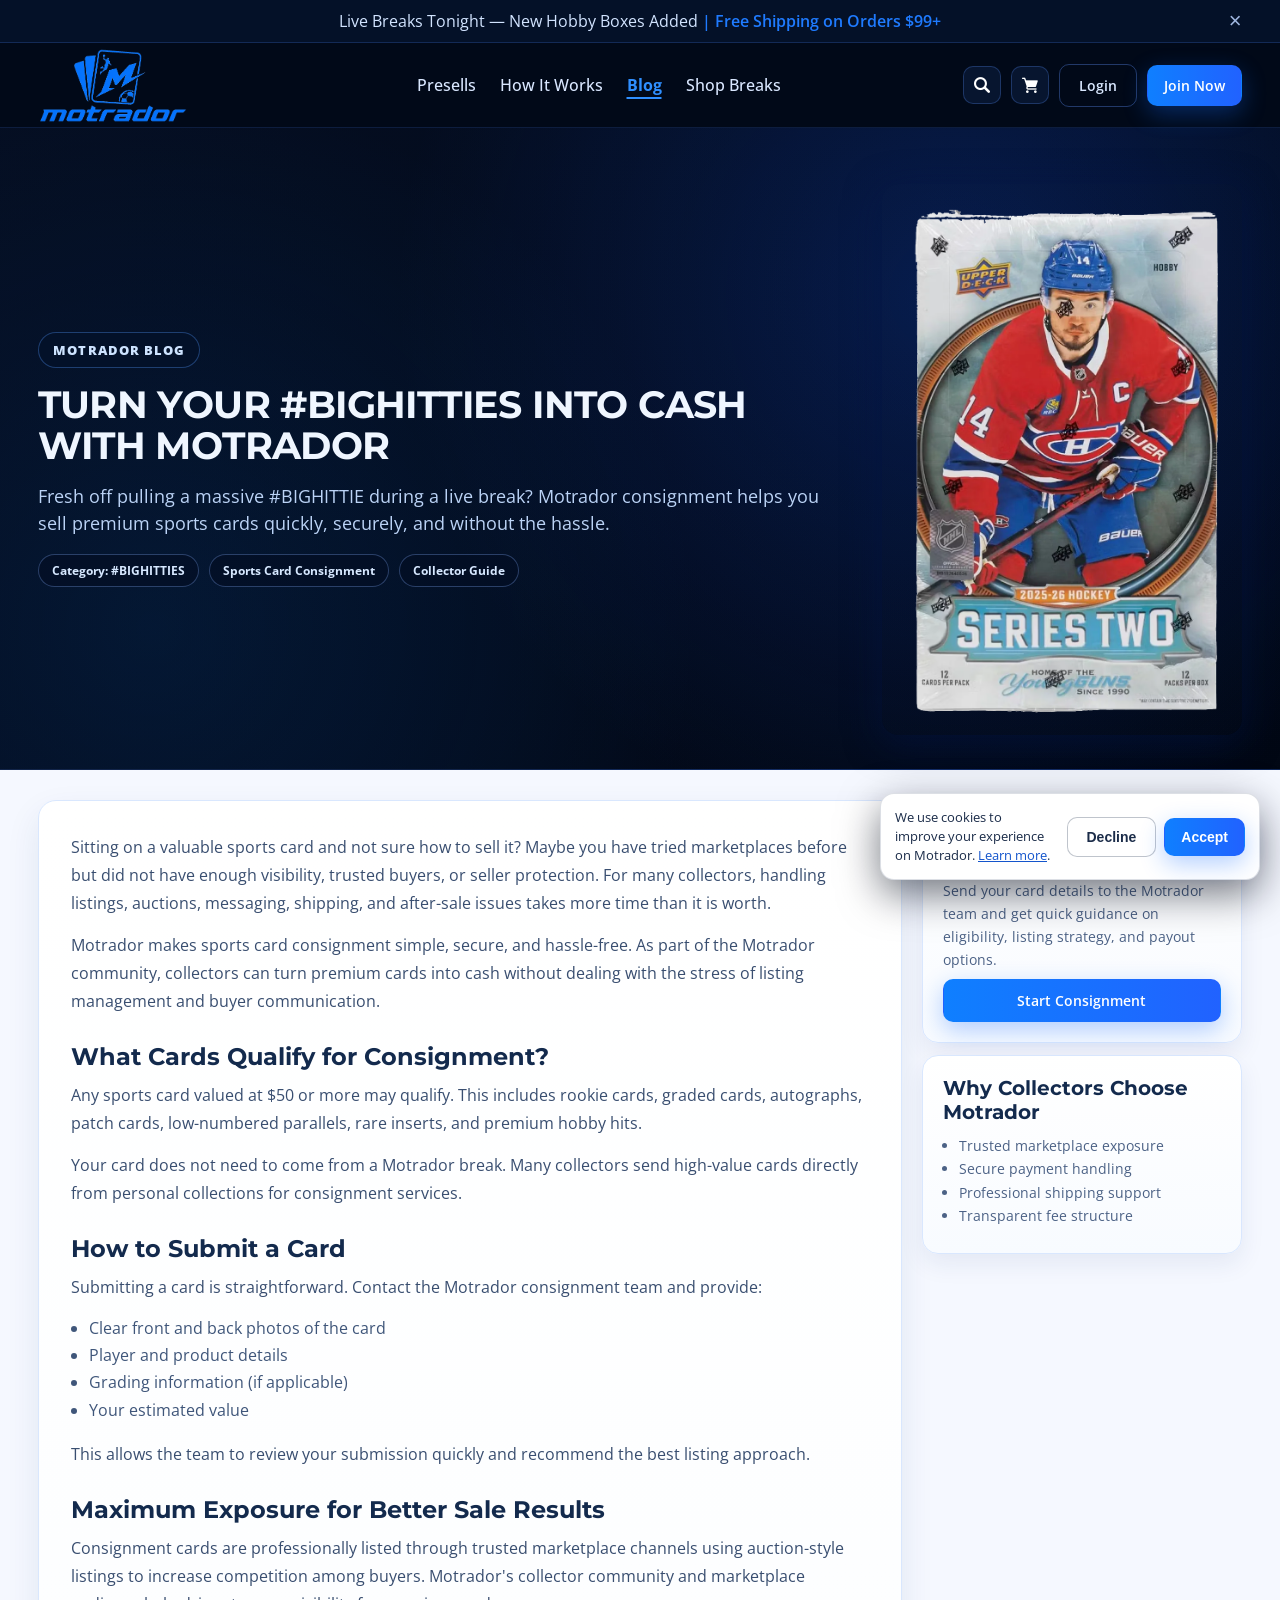
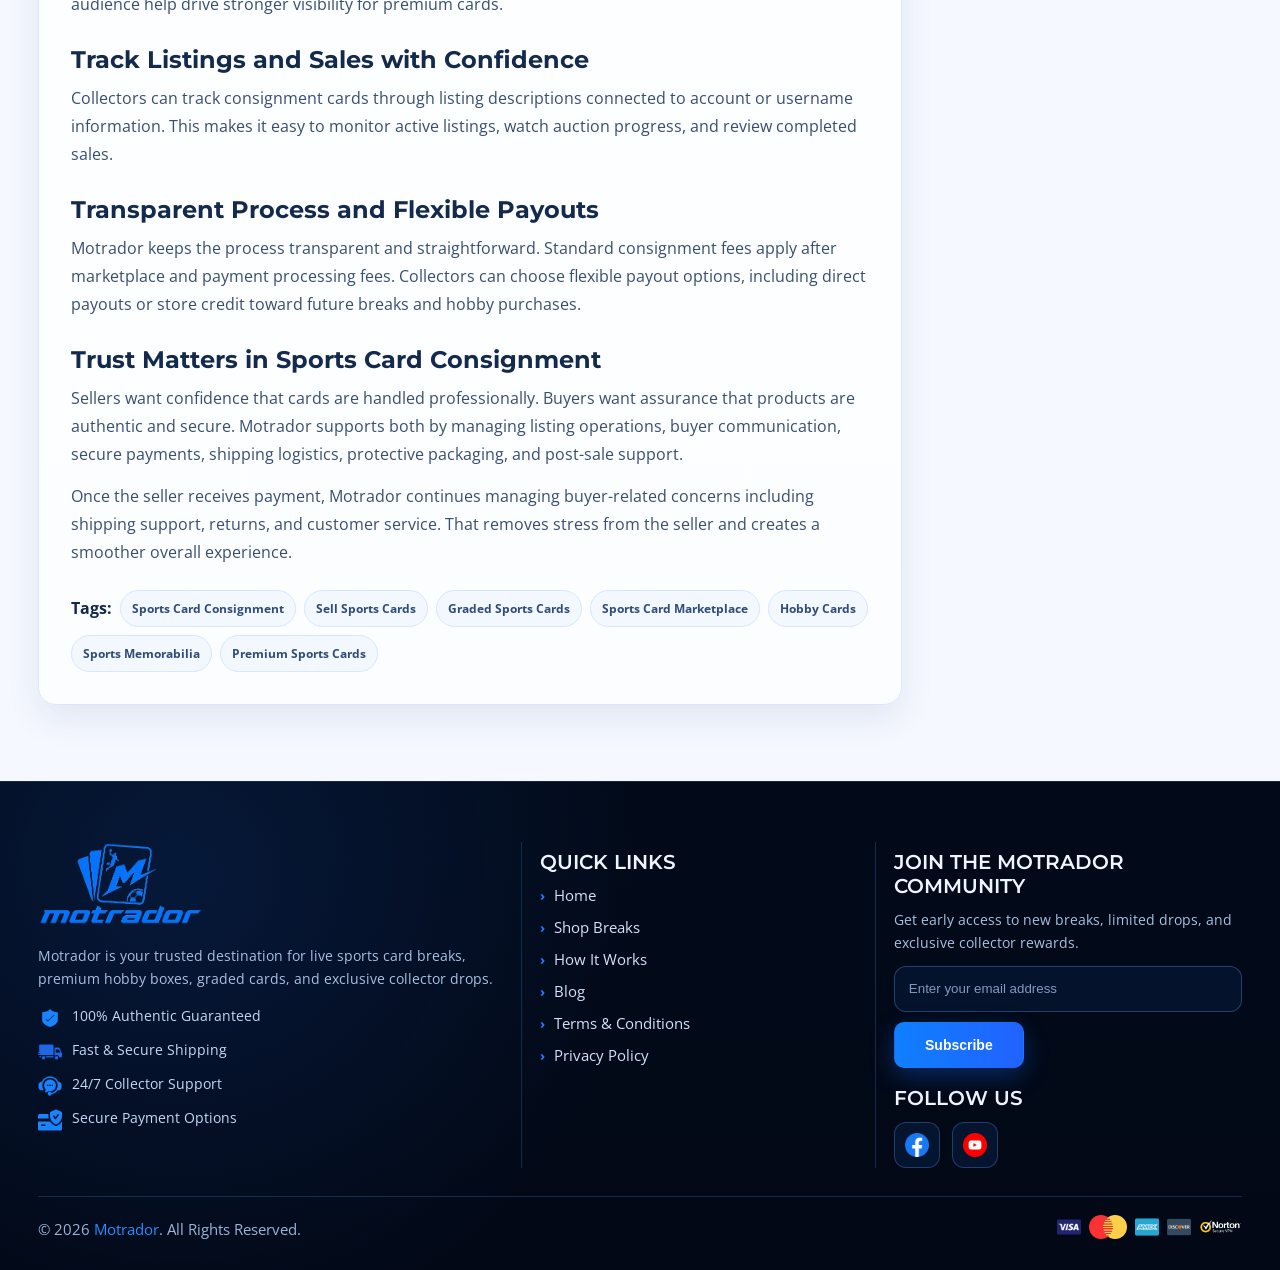
==== commit 33e7fa7b: "4th commit" ====
--- a/blog1.html
+++ b/blog1.html
@@ -100,7 +100,7 @@
                         </div>
                     </div>
                     <div class="blog-single-hero-image">
-                        <img src="./assets/images/prix-card-2.png" alt="Turn your #BIGHITTIES into cash with Motrador" loading="lazy">
+                        <img src="./assets/images/blog-1.png" alt="Turn your #BIGHITTIES into cash with Motrador" loading="lazy">
                     </div>
                 </div>
             </div>
--- a/assets/css/styles.css
+++ b/assets/css/styles.css
@@ -2091,9 +2091,7 @@
     max-height: min(320px, 52vw);
     object-fit: contain;
     border-radius: 14px;
-    box-shadow:
-        0 20px 40px rgba(13, 34, 78, 0.18),
-        0 0 0 1px rgba(255, 255, 255, 0.65) inset;
+    
 }
 
 .section-label {
@@ -2598,6 +2596,7 @@
     place-items: center;
     margin-bottom: 12px;
     font-size: 20px;
+    color: #ffffff;
     background: linear-gradient(180deg, rgba(22, 114, 255, 0.25), rgba(8, 44, 109, 0.32));
     border: 1px solid rgba(101, 158, 255, 0.48);
 }
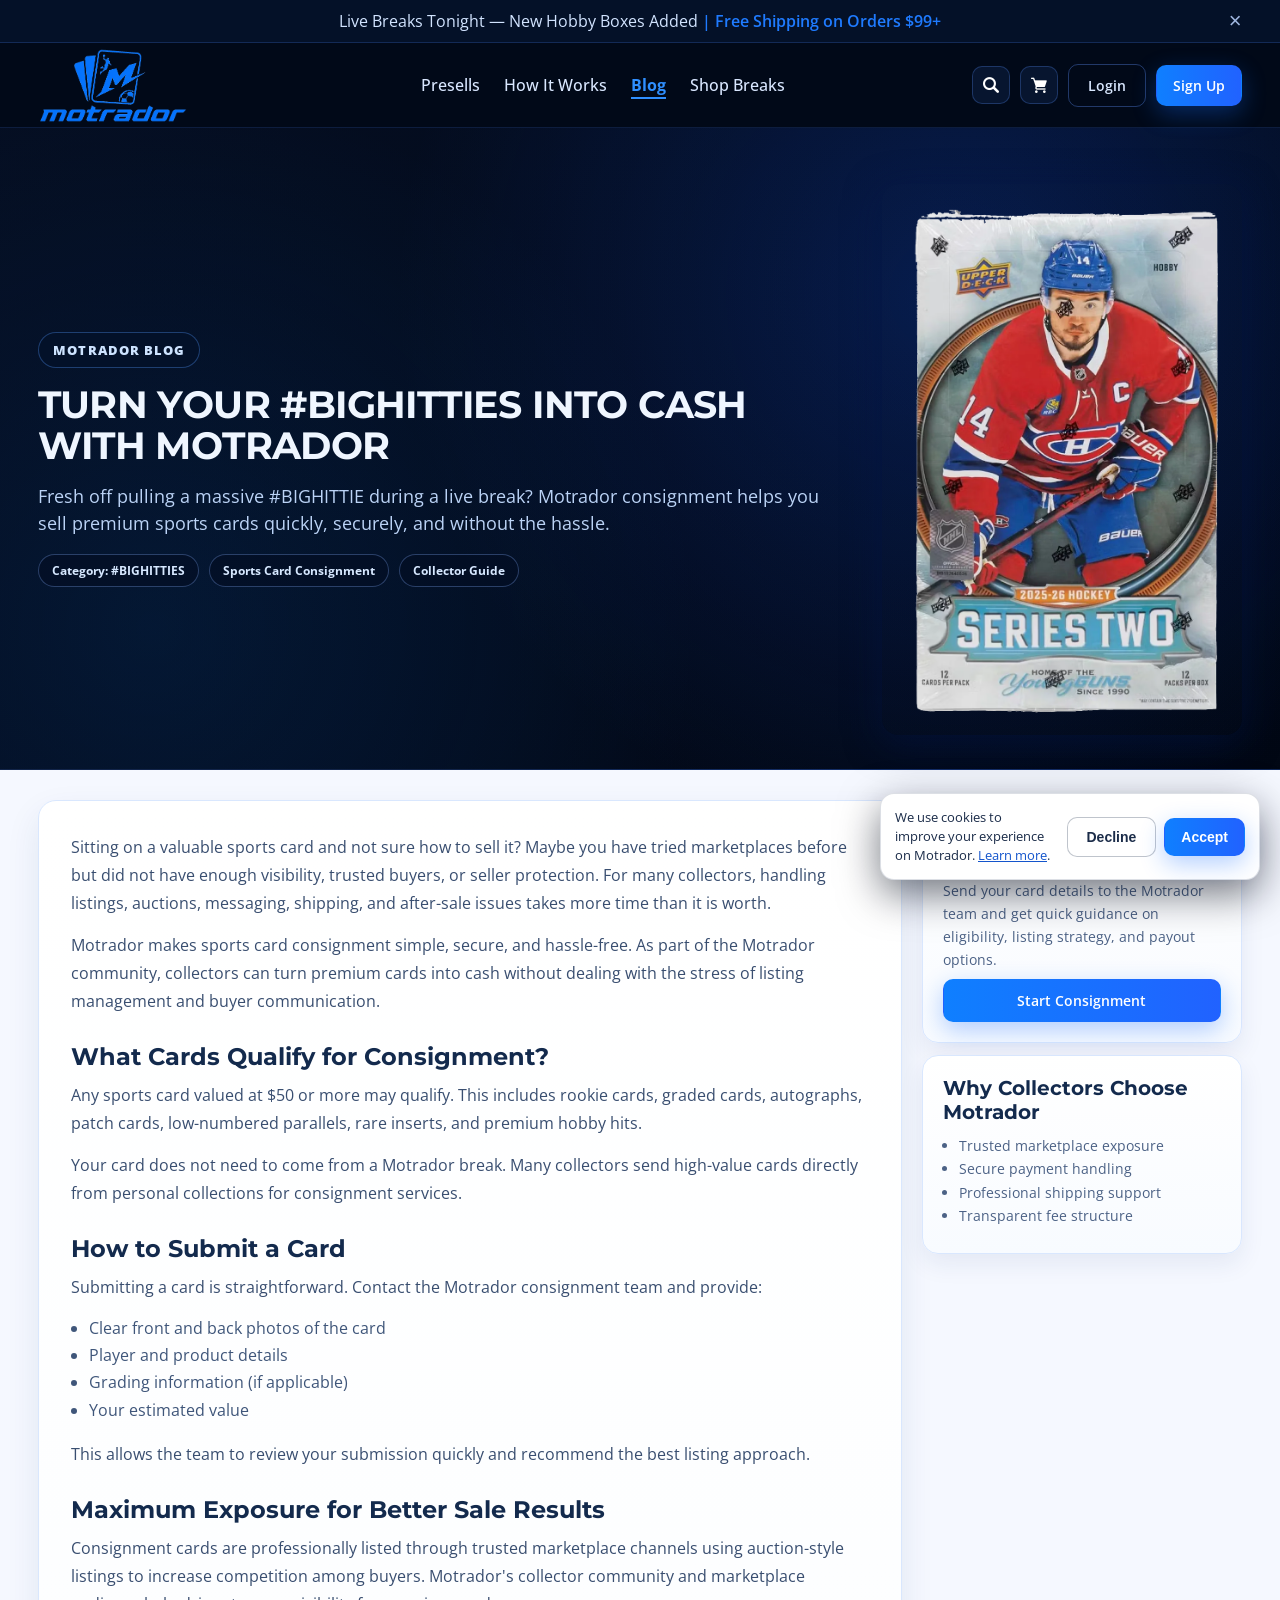
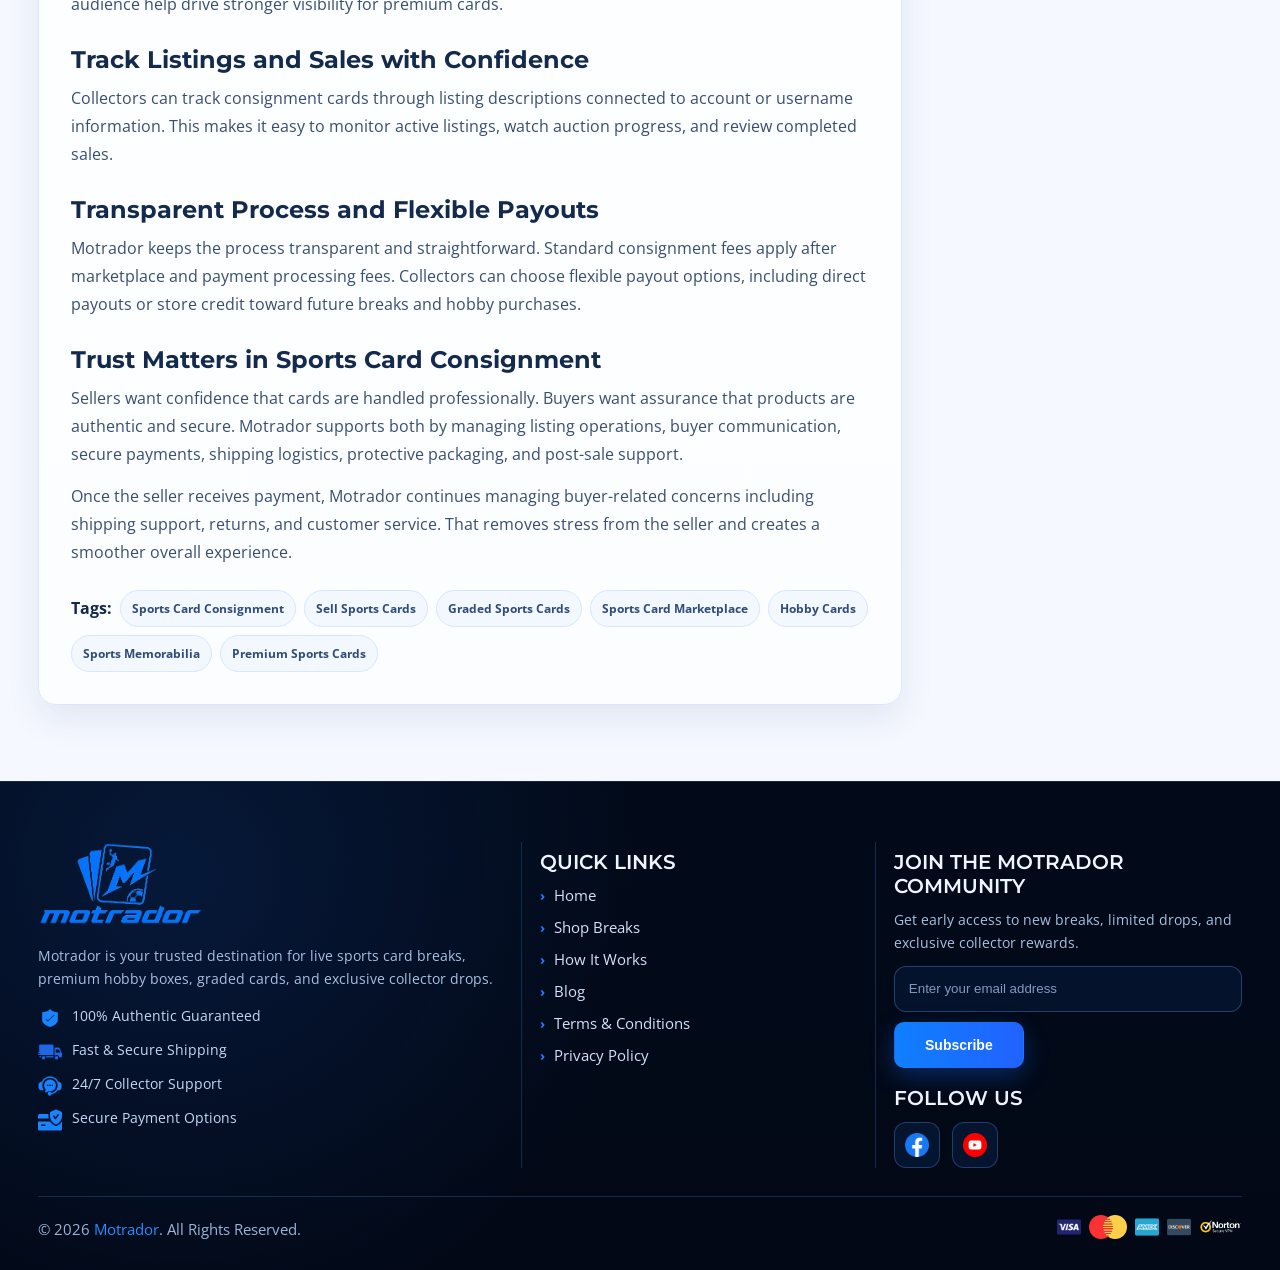
==== commit 79729312: "4th commit" ====
--- a/blog1.html
+++ b/blog1.html
@@ -57,7 +57,7 @@
                         <img src="./assets/images/grocery-store.png" alt="Cart icon" class="search-btn-icon">
                     </button>
                     <a class="btn btn-outline" href="./login.html">Login</a>
-                    <a class="btn btn-primary small" href="./join.html">Join Now</a>
+                    <a class="btn btn-primary small" href="./join.html">Sign Up</a>
                 </div>
             </div>
         </div>
--- a/assets/css/styles.css
+++ b/assets/css/styles.css
@@ -3094,7 +3094,7 @@
     margin-bottom: 12px;
 }
 
-.platform-logos a {
+.platform-logos div {
     display: grid;
     place-items: center;
     min-height: 58px;
@@ -3170,7 +3170,7 @@
 
 .review-slider {
     width: 100%;
-    overflow: hidden;
+    overflow: visible;
 }
 
 .review-track {
@@ -3178,6 +3178,7 @@
     gap: 12px;
     transition: transform 0.45s ease;
     will-change: transform;
+    overflow: hidden;
 }
 
 .review-card {
--- a/assets/css/responsive.css
+++ b/assets/css/responsive.css
@@ -2081,7 +2081,7 @@
         grid-template-columns: 1fr;
     }
 
-    .platform-logos a {
+    .platform-logos div {
         min-height: 50px;
     }
 
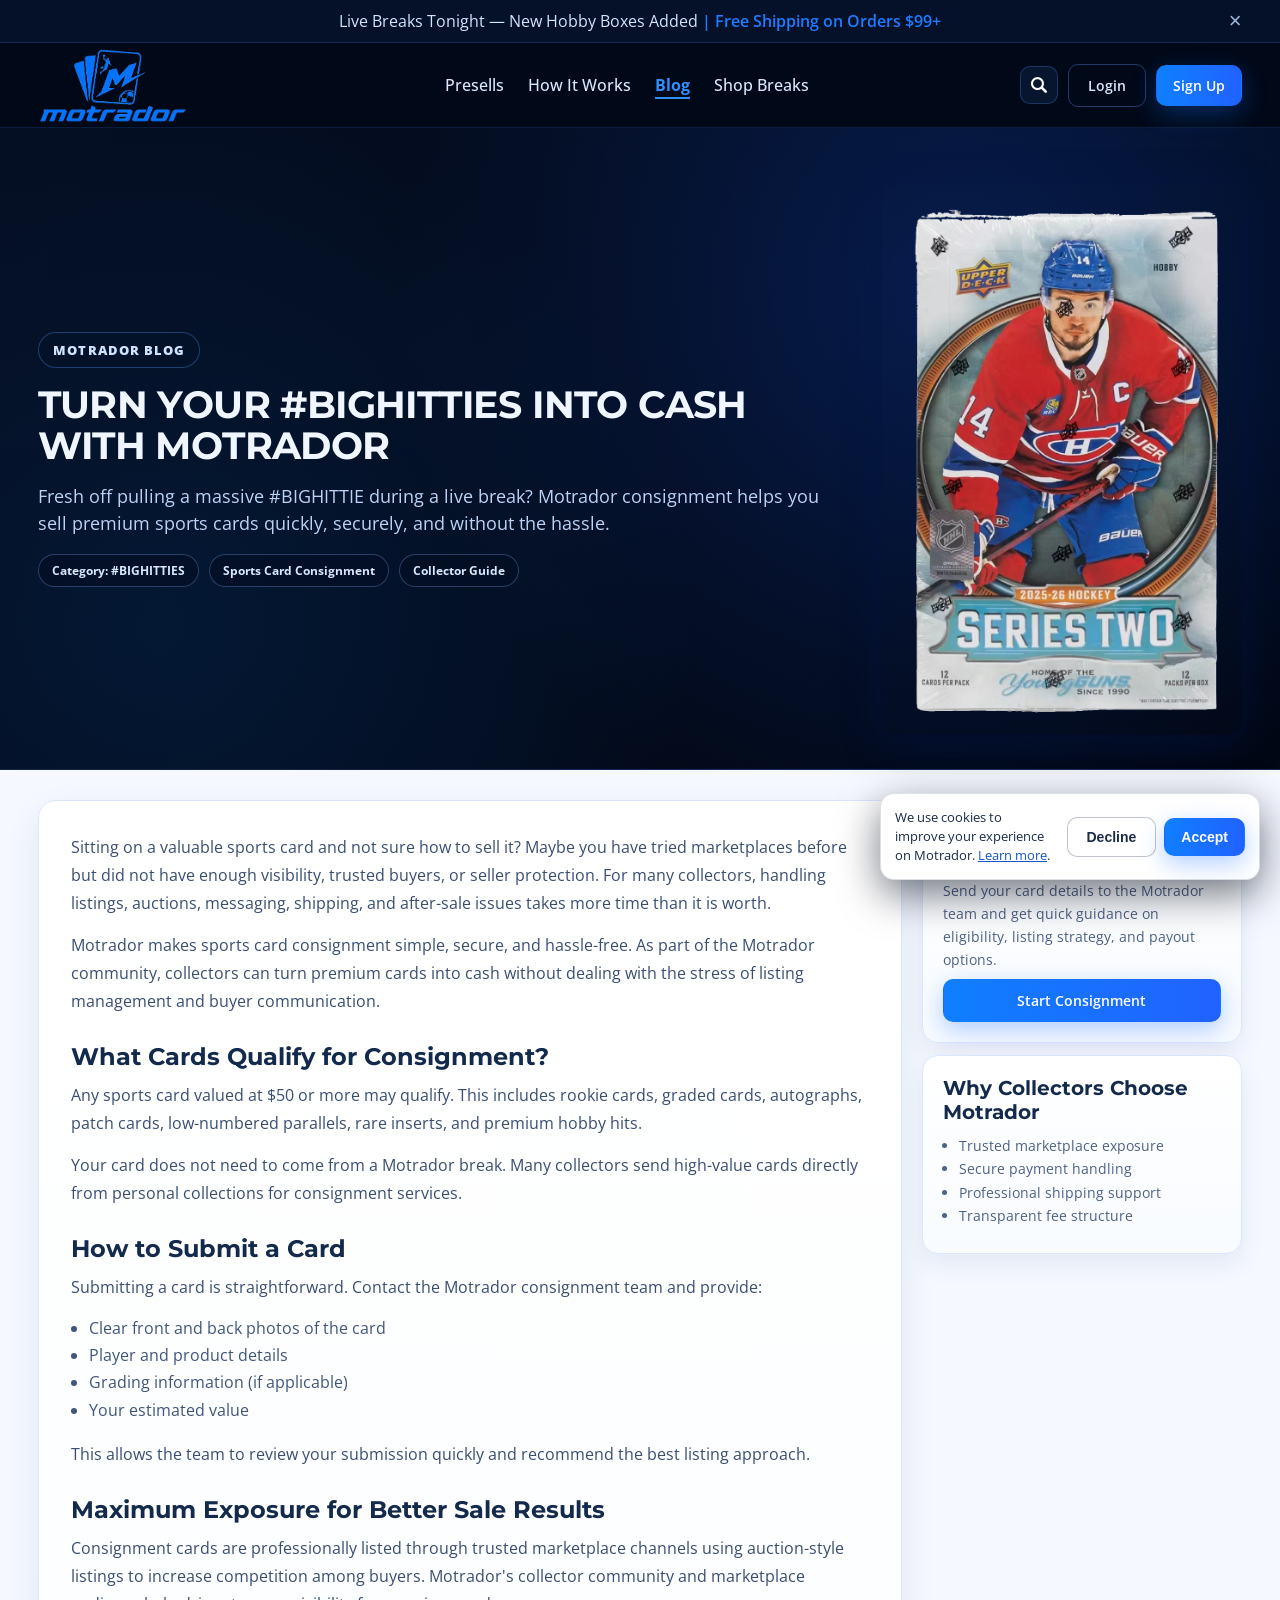
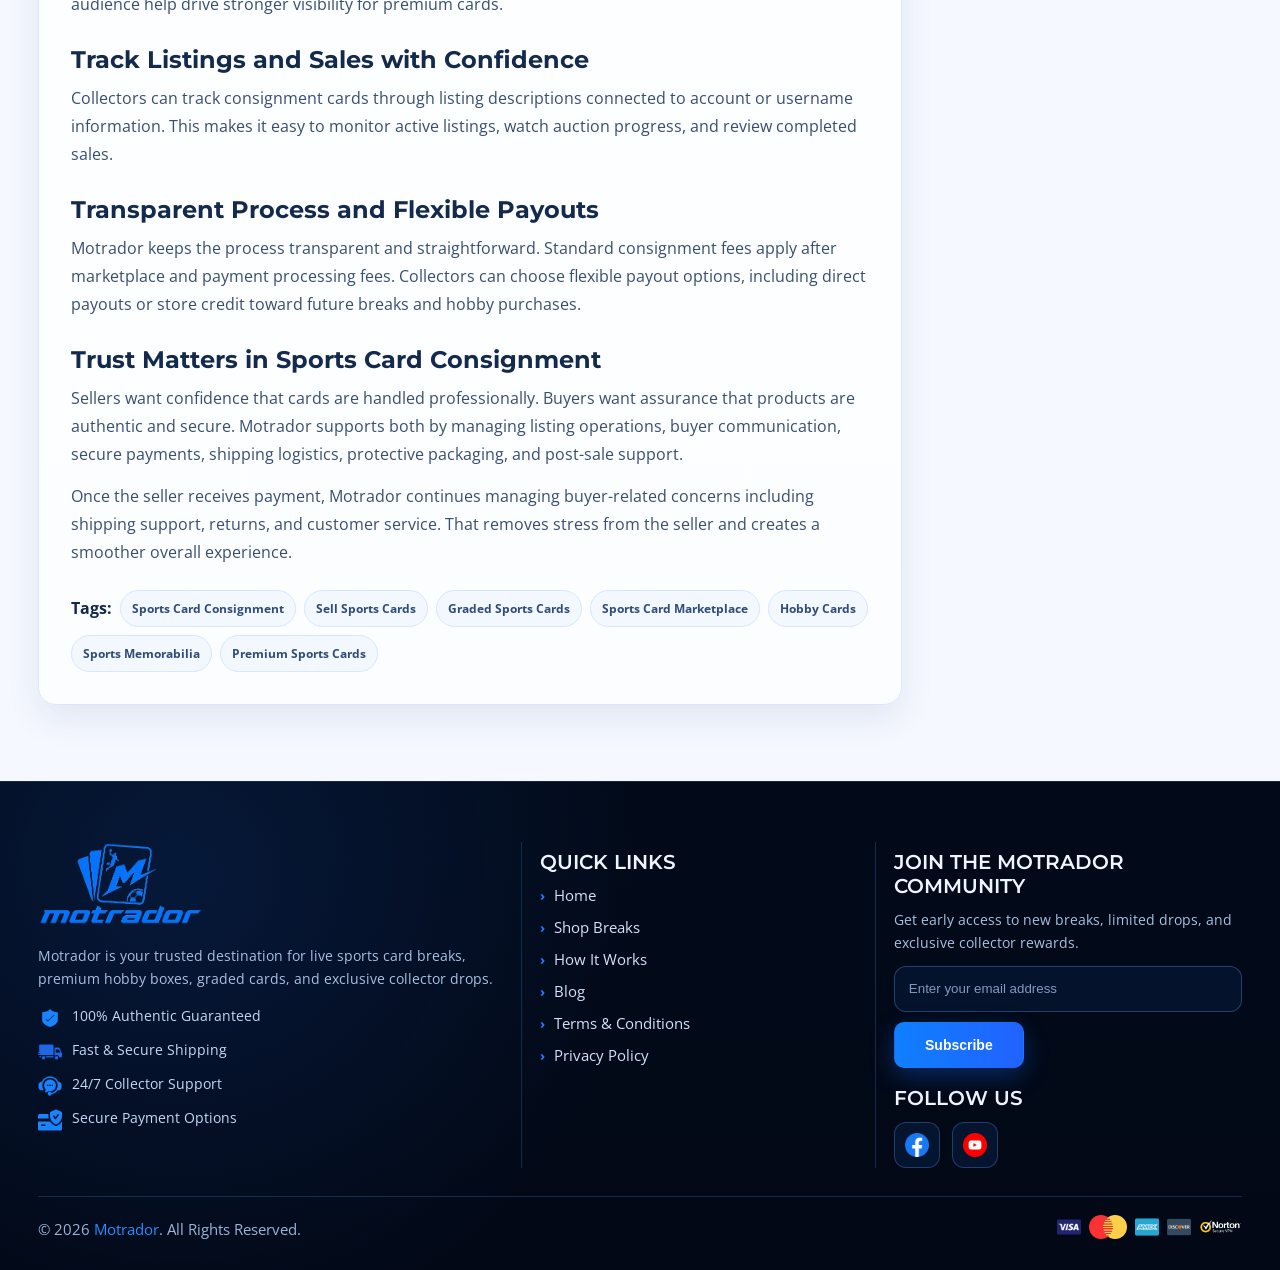
==== commit b26b83c9: "4th commit" ====
--- a/blog1.html
+++ b/blog1.html
@@ -53,9 +53,6 @@
                     <button class="icon-btn header-search-trigger" aria-label="Open search" type="button">
                         <img src="./assets/images/magnifying-glass.png" alt="Search icon" class="search-btn-icon">
                     </button>
-                    <button class="icon-btn cart" aria-label="Cart">
-                        <img src="./assets/images/grocery-store.png" alt="Cart icon" class="search-btn-icon">
-                    </button>
                     <a class="btn btn-outline" href="./login.html">Login</a>
                     <a class="btn btn-primary small" href="./join.html">Sign Up</a>
                 </div>
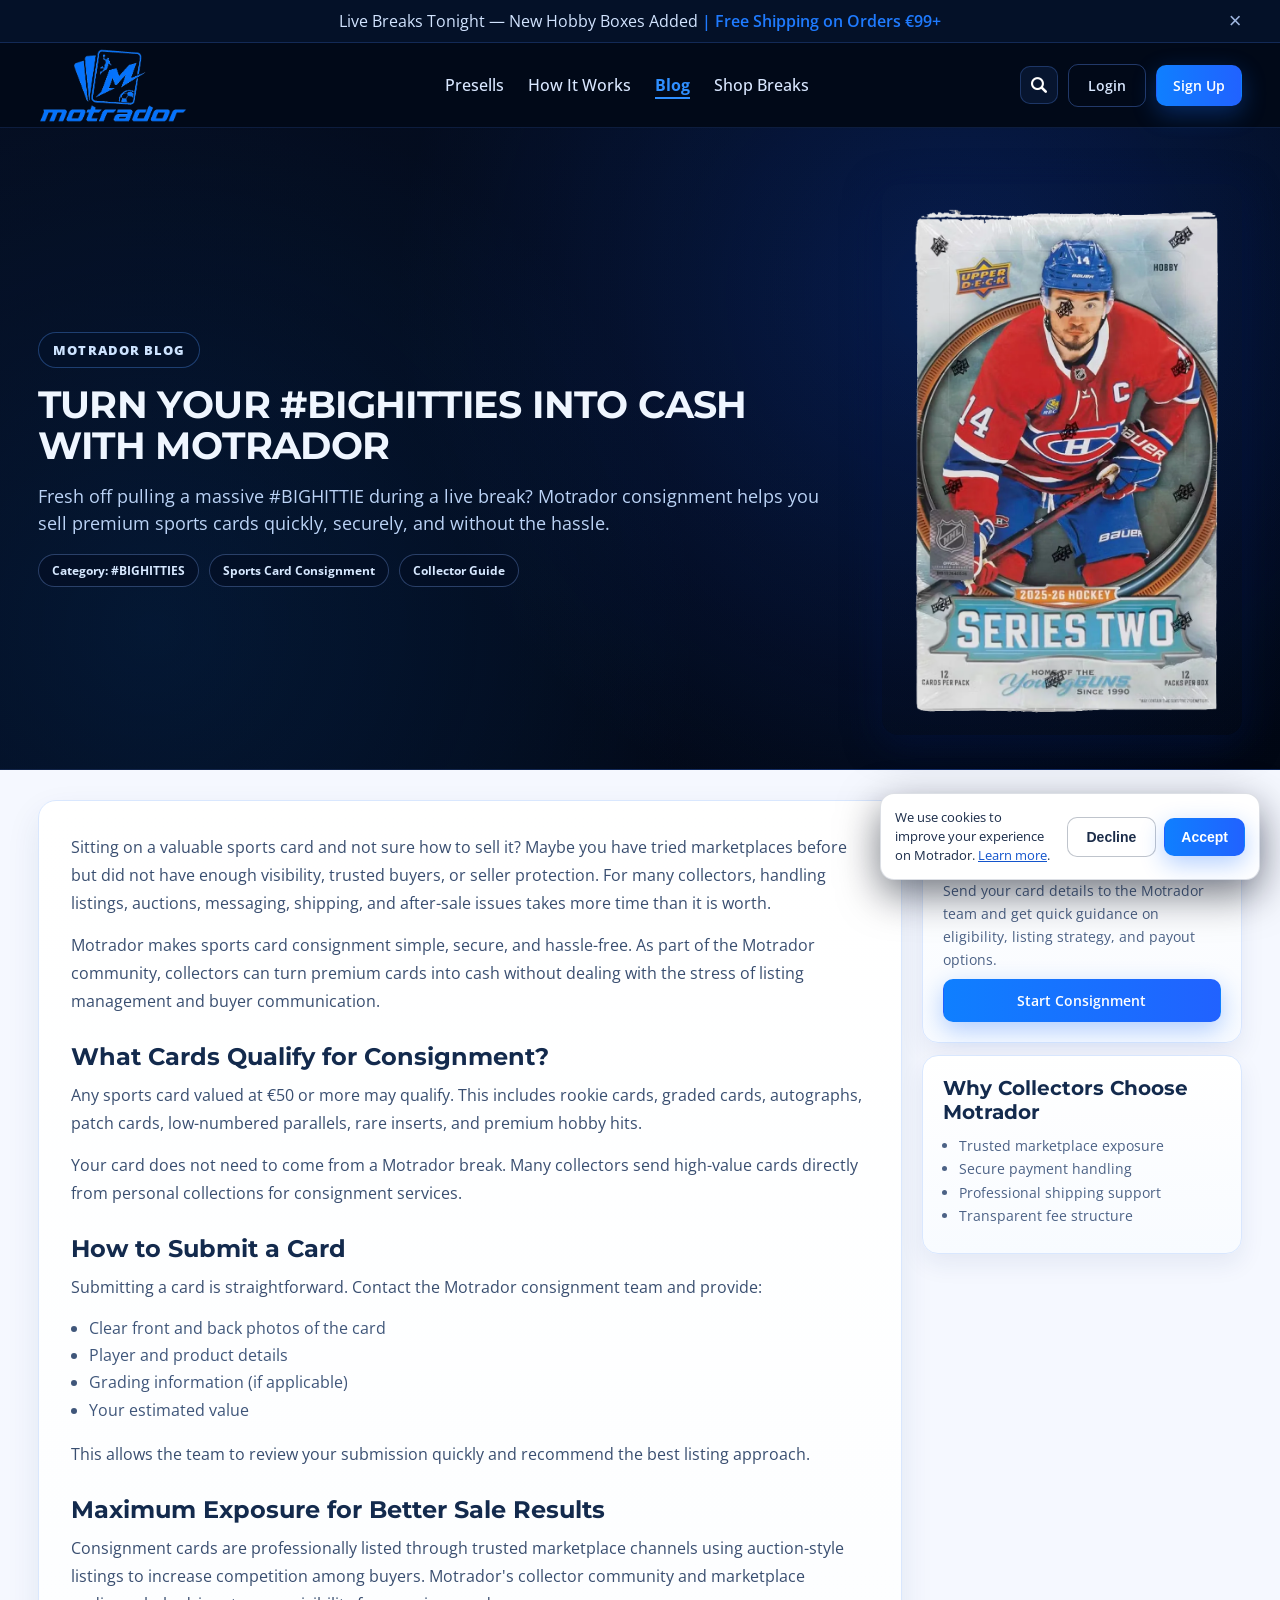
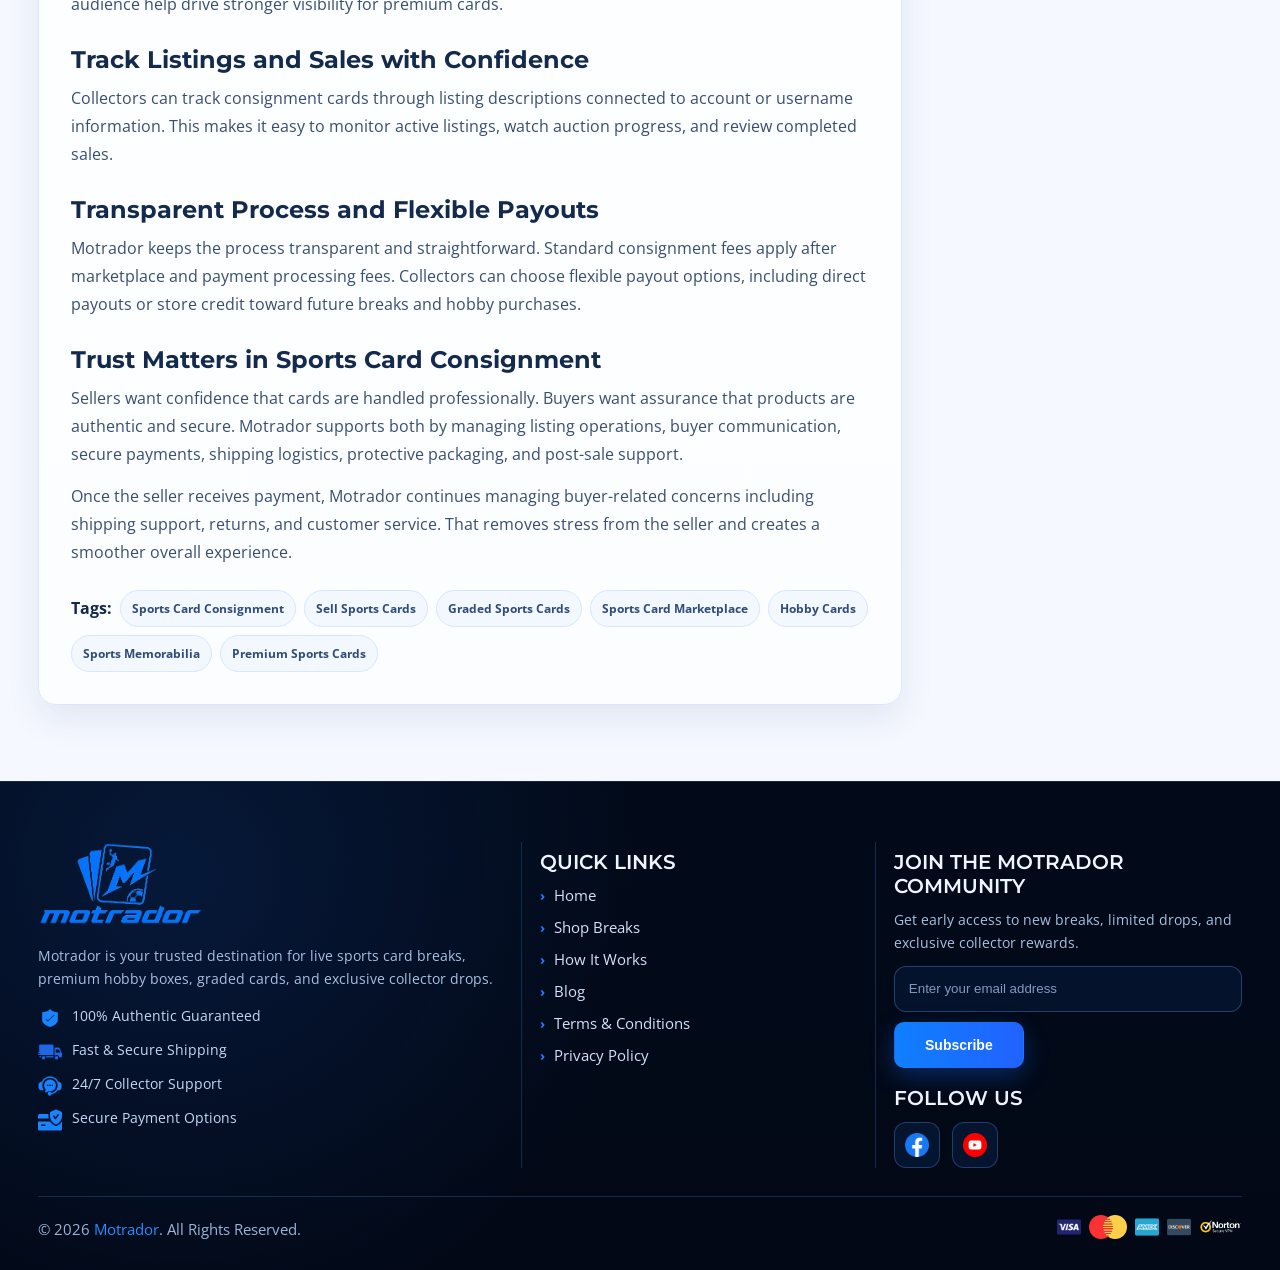
==== commit f2ec9cf4: "changes" ====
--- a/blog1.html
+++ b/blog1.html
@@ -24,7 +24,7 @@
         <div class="container topbar-inner">
             <p>
                 Live Breaks Tonight — New Hobby Boxes Added
-                <span>| Free Shipping on Orders $99+</span>
+                <span>| Free Shipping on Orders €99+</span>
             </p>
             <button class="topbar-close" aria-label="Close top announcement">&times;</button>
         </div>
@@ -103,7 +103,7 @@
             </div>
         </section>
 
-        <section class="blog-single-content-wrap">
+        <div class="blog-single-content-wrap">
             <div class="container">
                 <div class="blog-single-layout">
                     <article class="blog-single-article" data-aos="fade-up" data-aos-delay="60">
@@ -121,7 +121,7 @@
 
                         <h2>What Cards Qualify for Consignment?</h2>
                         <p>
-                            Any sports card valued at $50 or more may qualify. This includes rookie cards, graded
+                            Any sports card valued at €50 or more may qualify. This includes rookie cards, graded
                             cards, autographs, patch cards, low-numbered parallels, rare inserts, and premium hobby
                             hits.
                         </p>
@@ -212,14 +212,14 @@
                     </aside>
                 </div>
             </div>
-        </section>
+        </div>
     </main>
 
    <footer class="site-footer">
         <div class="container">
             <div class="footer-grid">
-                <section class="footer-brand">
-                    <img src="./assets/images/logo.png" alt="Motrador logo">
+                <div class="footer-brand">
+                    <a href="./index.html"><img src="./assets/images/logo.png" alt="Motrador logo"></a>
 
                     <p class="footer-desc">
                         Motrador is your trusted destination for live sports card breaks, premium hobby boxes, graded
@@ -231,7 +231,7 @@
                         <li><span>🎧</span>24/7 Collector Support</li>
                         <li><span>🔒</span>Secure Payment Options</li>
                     </ul>
-                </section>
+                </div>
 
                 <section class="footer-links">
                     <h4>Quick Links</h4>
--- a/assets/css/styles.css
+++ b/assets/css/styles.css
@@ -724,14 +724,14 @@
         linear-gradient(180deg, #020a1a 0%, #010714 100%);
 }
 
-.hero::after {
+/* .hero::after {
     content: "";
     position: absolute;
     inset: 20px 0 auto;
     height: 420px;
     background: linear-gradient(90deg, rgba(7, 17, 40, 0.62), rgba(3, 9, 22, 0));
     pointer-events: none;
-}
+} */
 
 .hero-inner {
     position: relative;
@@ -844,7 +844,7 @@
     position: relative;
 }
 
-.hero-media::before {
+/* .hero-media::before {
     content: "";
     position: absolute;
     inset: 14% 10% auto;
@@ -852,7 +852,7 @@
     background: radial-gradient(circle, rgba(21, 112, 255, 0.2), transparent 68%);
     filter: blur(14px);
     z-index: -1;
-}
+} */
 
 .hero-media img {
     width: 100%;
@@ -3166,11 +3166,16 @@
 .trusted-media.cards {
     display: block;
     padding: 16px;
+    overflow: visible;
 }
 
 .review-slider {
     width: 100%;
-    overflow: visible;
+}
+
+.review-clip {
+    overflow: hidden;
+    width: 100%;
 }
 
 .review-track {
@@ -3178,7 +3183,6 @@
     gap: 12px;
     transition: transform 0.45s ease;
     will-change: transform;
-    overflow: hidden;
 }
 
 .review-card {
@@ -3717,10 +3721,10 @@
     .footer-brand,
     .footer-links,
     .footer-newsletter {
-        border: 1px solid rgba(84, 138, 231, 0.2);
+        border: 1px solid rgba(84, 138, 231, 0.2) !important;
         border-radius: 14px;
         background: rgba(6, 20, 45, 0.55);
-        padding: 16px;
+        padding: 16px !important;
     }
 
     .footer-brand {
@@ -3927,14 +3931,39 @@
     height: 40px;
     border: 1px solid #cad9fb;
     border-radius: 10px;
-    background: #ffffff;
+    background-color: #fff;
     color: #183061;
     font-size: 12px;
     font-weight: 600;
-    padding: 0 12px;
+    padding: 0 40px 0 12px; /* space for custom arrow */
     outline: none;
     box-shadow: 0 4px 12px rgba(23, 62, 133, 0.08);
     transition: border-color 0.2s ease, box-shadow 0.2s ease;
+
+    /* Safari fix */
+    -webkit-appearance: none;
+    -moz-appearance: none;
+    appearance: none;
+
+    /* Prevent Safari zoom/text weirdness */
+    line-height: normal;
+}
+
+/* custom dropdown arrow */
+.shop-breaks-field {
+    position: relative;
+    display: inline-block;
+}
+
+.shop-breaks-field::after {
+    content: "▼";
+    position: absolute;
+    right: 12px;
+    top: 50%;
+    transform: translateY(-50%);
+    pointer-events: none;
+    font-size: 10px;
+    color: #183061;
 }
 
 .shop-breaks-field select:focus {
@@ -4959,4 +4988,11 @@
 
 .why-cta.aos-init{
     padding: 30px 0;
+}
+span.why-icon img {
+    max-width: 30px;
+    height: auto;
+}
+.stats {
+    background: transparent;
 }
--- a/assets/css/responsive.css
+++ b/assets/css/responsive.css
@@ -2847,12 +2847,22 @@
     }
 
     .shop-break-card h3 {
-        font-size: 11px;
-    }
+    font-size: 13px;
+    min-height: unset;
+    margin-bottom: 5px;
+}
+.shop-break-meta {
+    
+    min-height: unset;
+    margin-bottom: 12px;
+}
 
     .shop-break-price {
         font-size: 19px;
     }
+    .cookie-banner-accept {
+    max-width: 50%;
+}
 }
 
 @media (max-width: 520px) {
@@ -3352,6 +3362,10 @@
     .blog-card-cta {
         font-size: 13px;
     }
+    .trusted-media.cards {
+        
+        overflow: hidden;
+    }
 }
 
 @media (max-width: 520px) {
@@ -3387,12 +3401,79 @@
     }
 }
 
-
-
-
-
-
-
-
-
-
+/* ── 360px and below: small-screen hardening ── */
+@media (max-width: 360px) {
+
+    /* Filter pills: smaller text so all fit without cramping */
+    .filter-pill {
+        font-size: 11px;
+        padding: 6px 10px;
+        gap: 4px;
+    }
+
+    .pill-icon {
+        font-size: 12px;
+    }
+
+    /* Section labels */
+    .section-label {
+        font-size: 10px;
+        letter-spacing: 0.08em;
+    }
+
+    /* Hero heading at extreme small screens */
+    .hero-content h1 {
+        font-size: clamp(24px, 9vw, 32px);
+    }
+
+    /* Break card meta icons */
+    .meta-icon {
+        font-size: 13px;
+    }
+
+    /* Presells field padding */
+    .presells-field,
+    .presells-search {
+        padding: 8px 10px;
+        font-size: 13px;
+    }
+
+    /* Shop-breaks toolbar */
+    .shop-breaks-toolbar {
+        gap: 8px;
+    }
+
+    /* Login / Join form cards */
+    .login-card,
+    .join-card {
+        padding: 20px 14px;
+    }
+
+    /* Footer payments icons */
+    .footer-payments img {
+        height: 18px;
+    }
+
+    /* Review dots spacing */
+    .review-dots {
+        gap: 6px;
+        margin-top: 8px;
+    }
+
+    /* Breaks CTA */
+    .breaks-cta-content h3,
+    .why-cta-content h3 {
+        font-size: clamp(18px, 7vw, 22px);
+    }
+
+    /* Trusted bottom actions */
+    .trusted-bottom-actions {
+        gap: 8px;
+    }
+}
+
+
+
+
+
+
